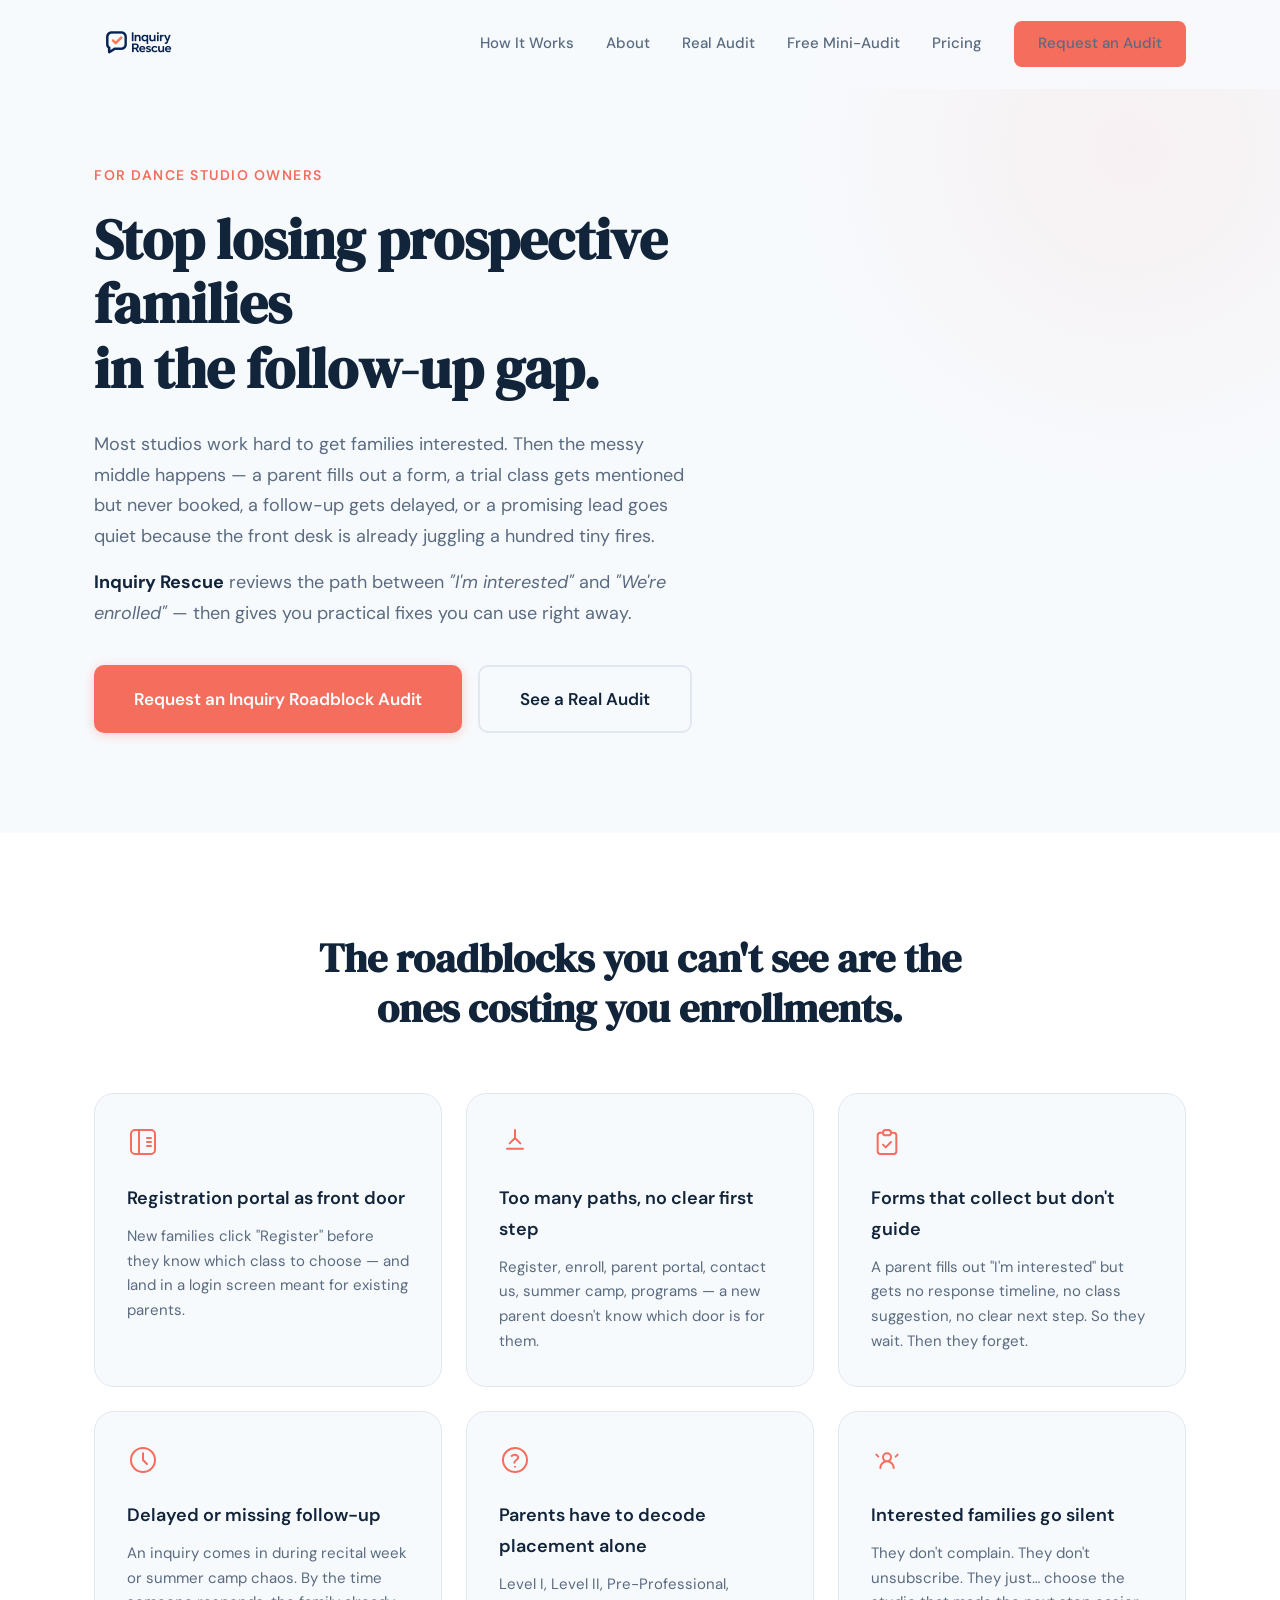
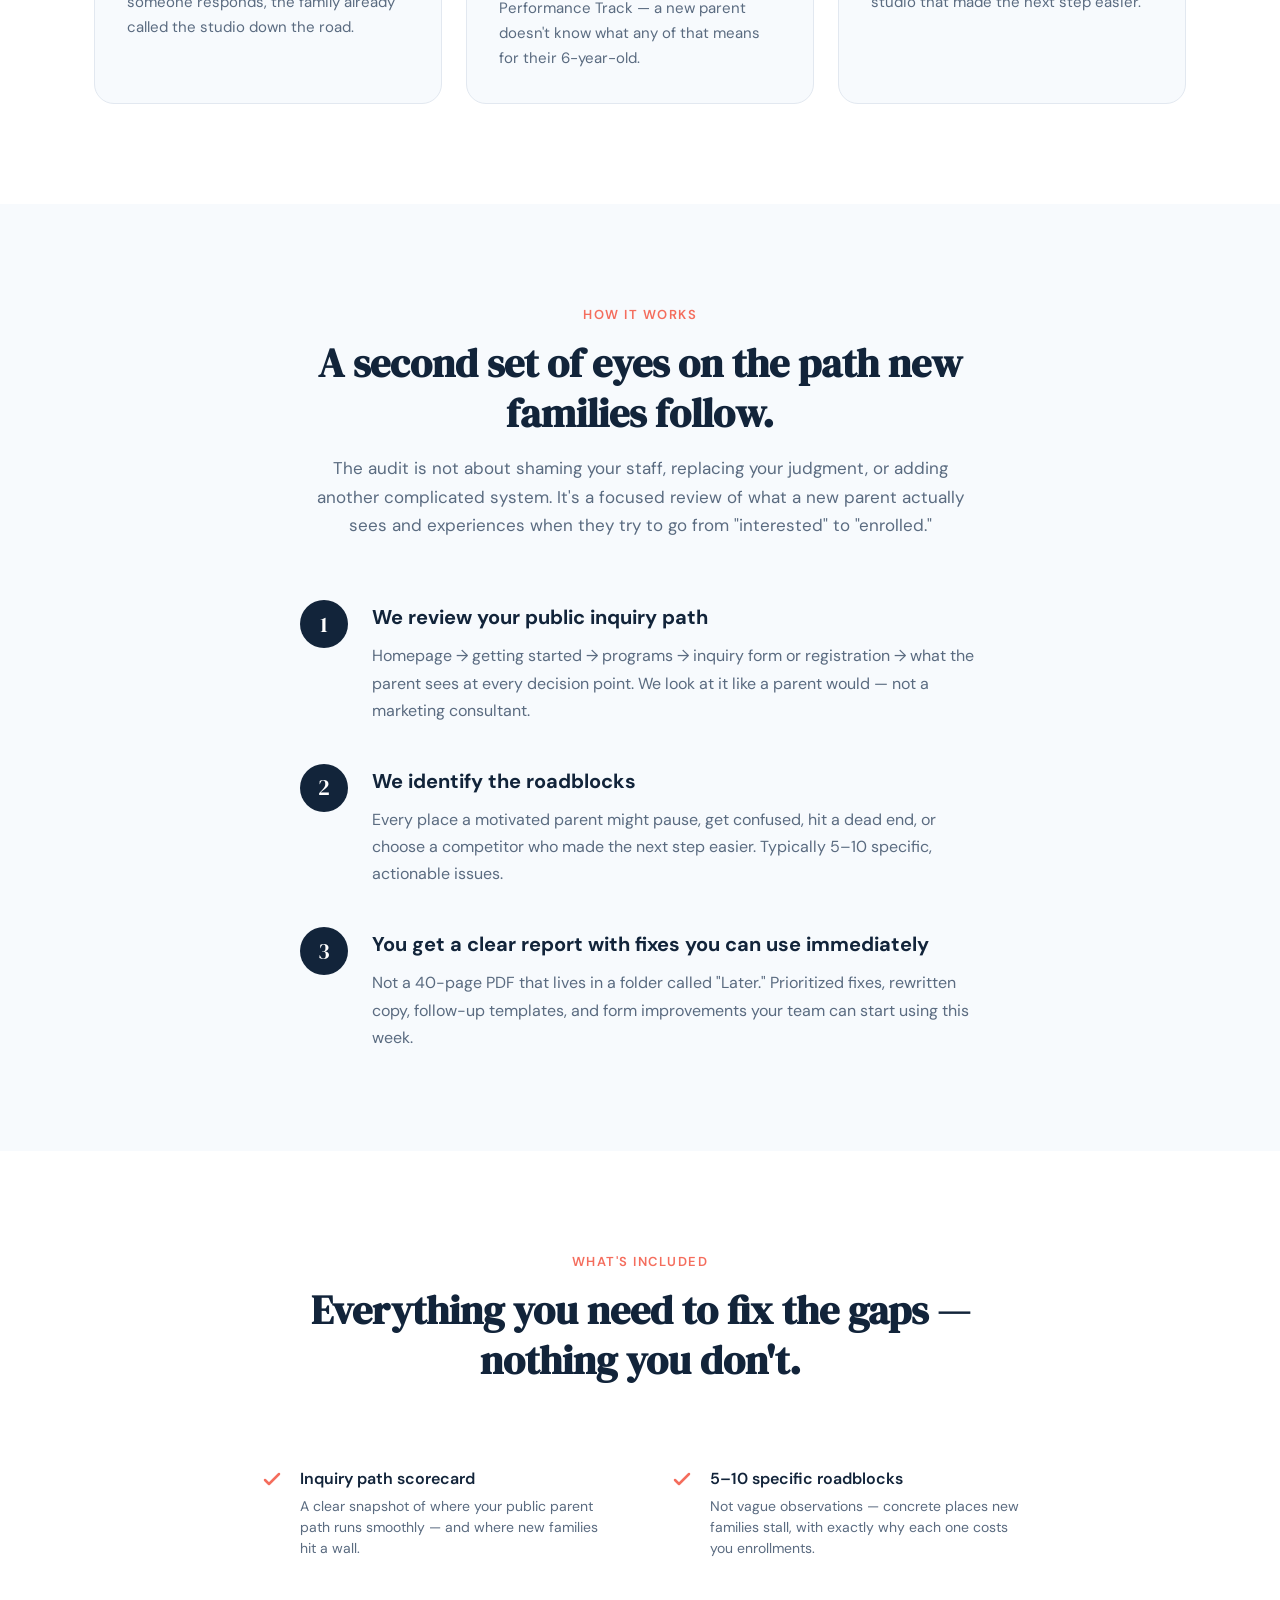
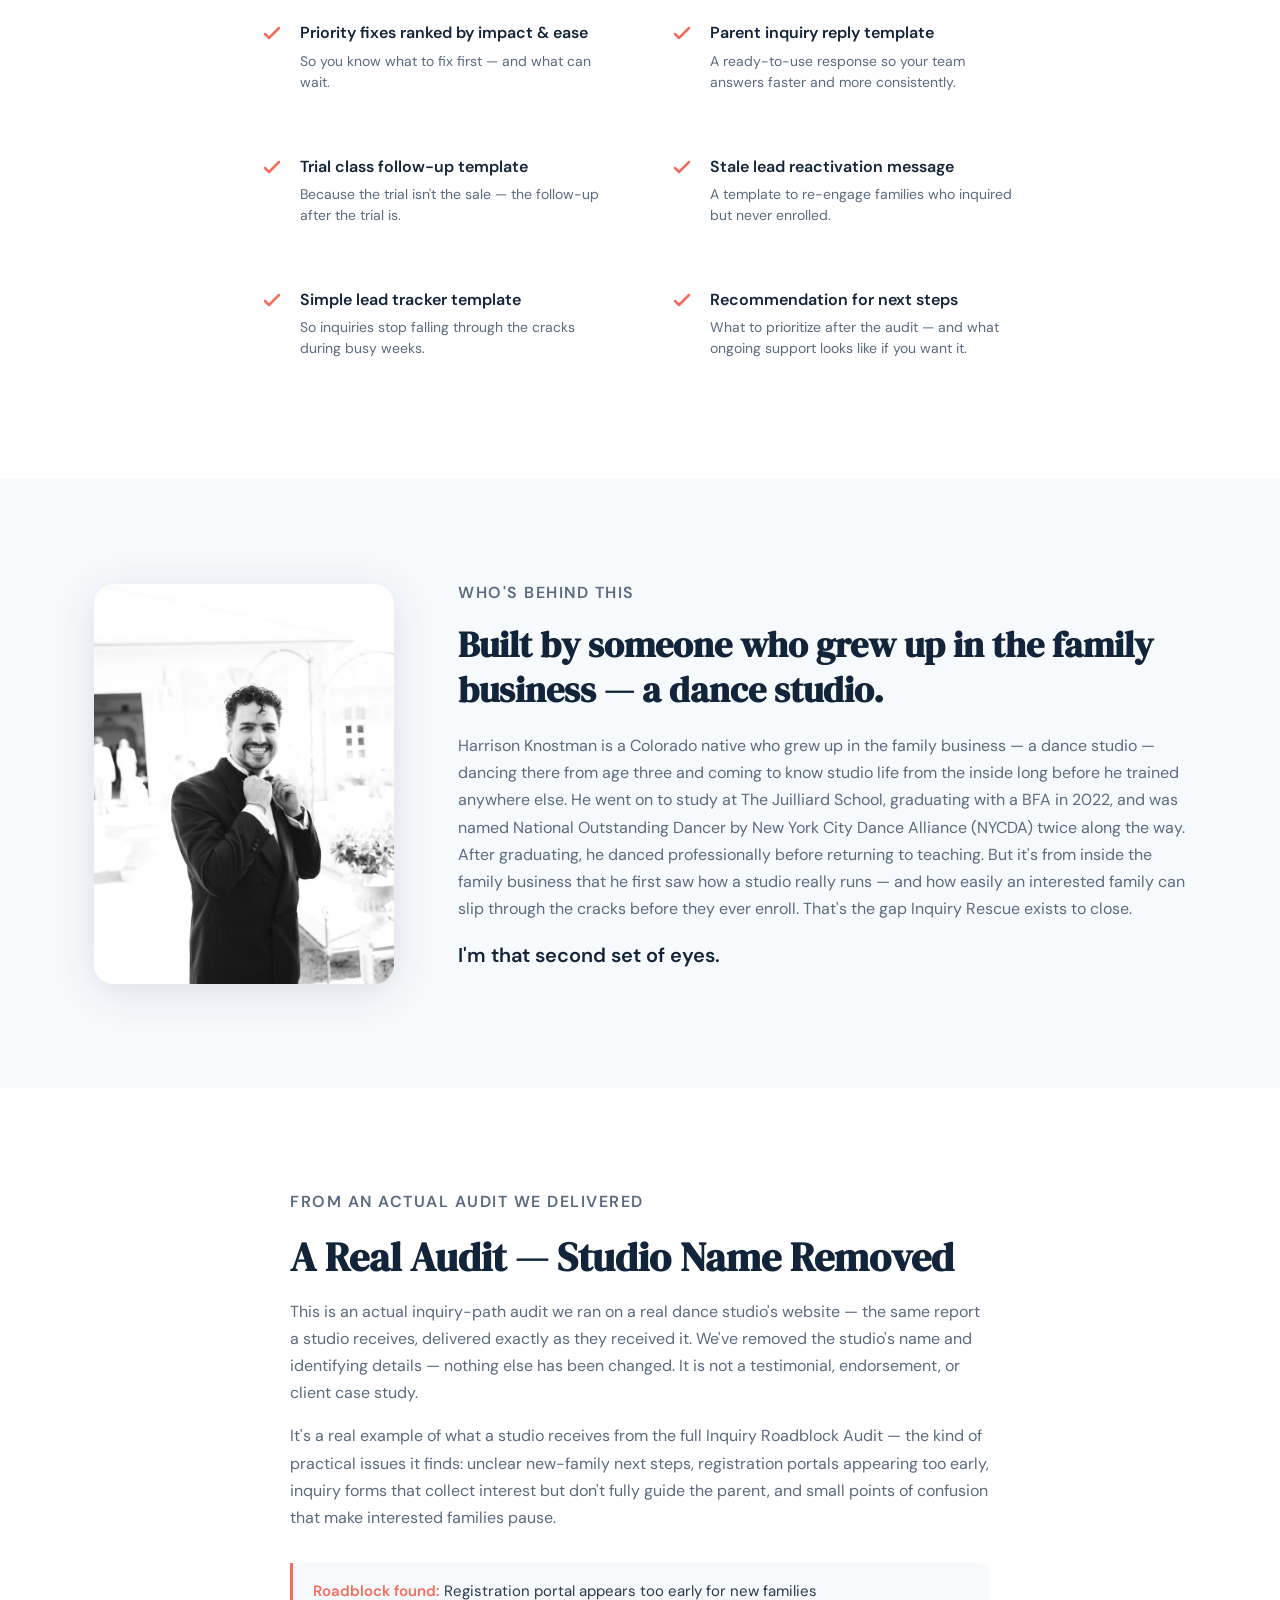
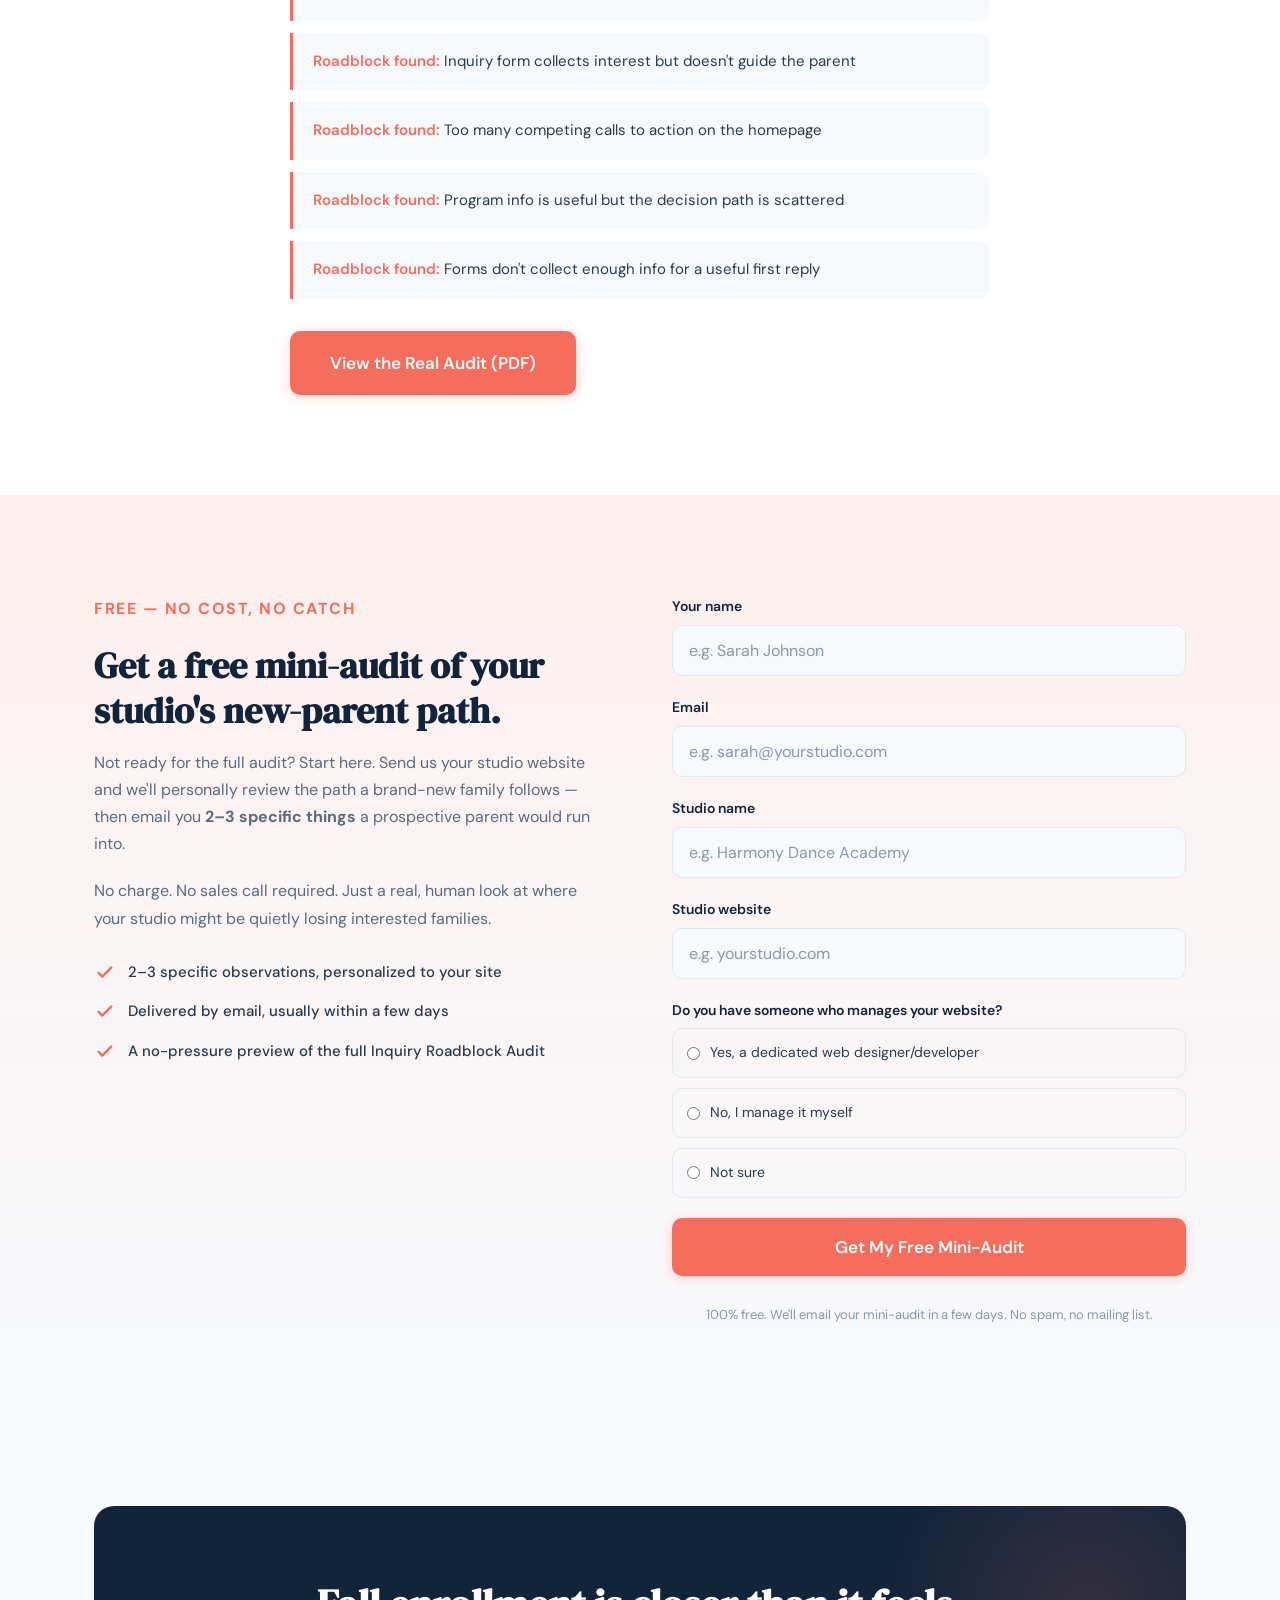
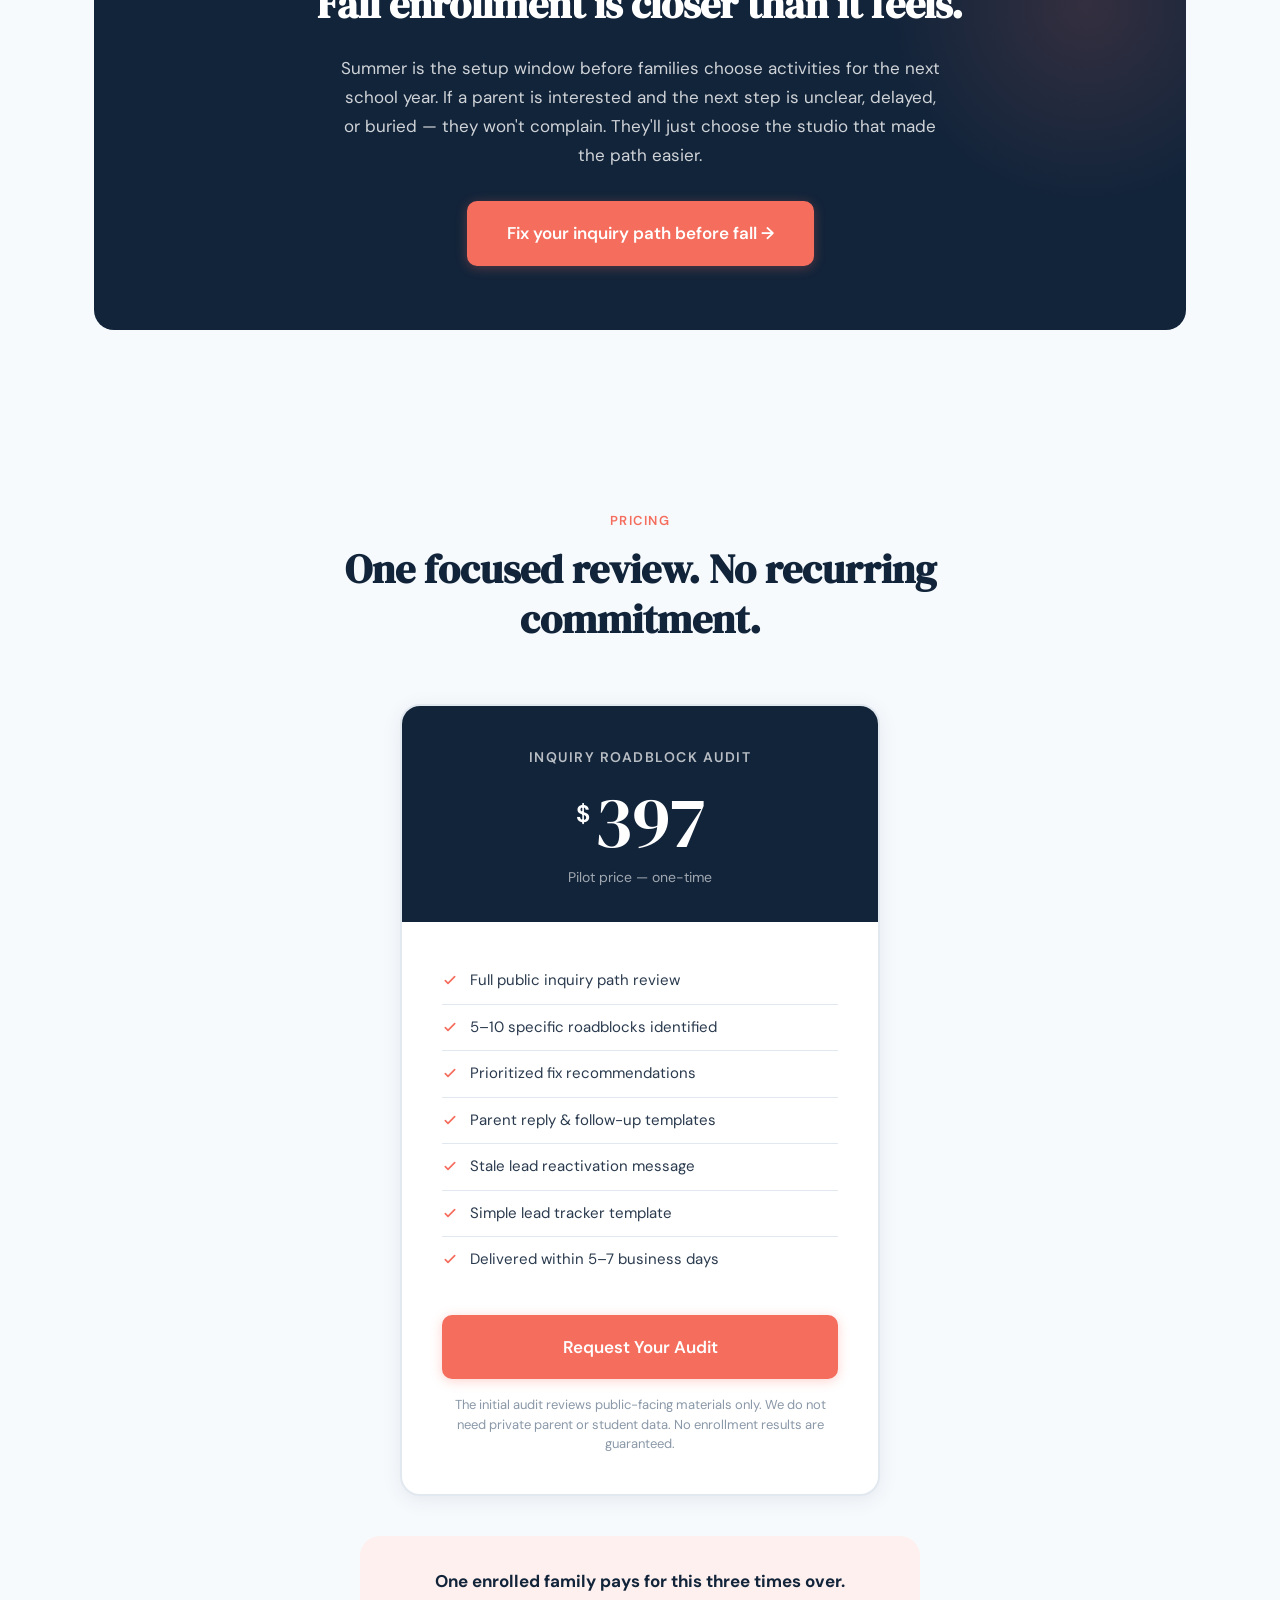
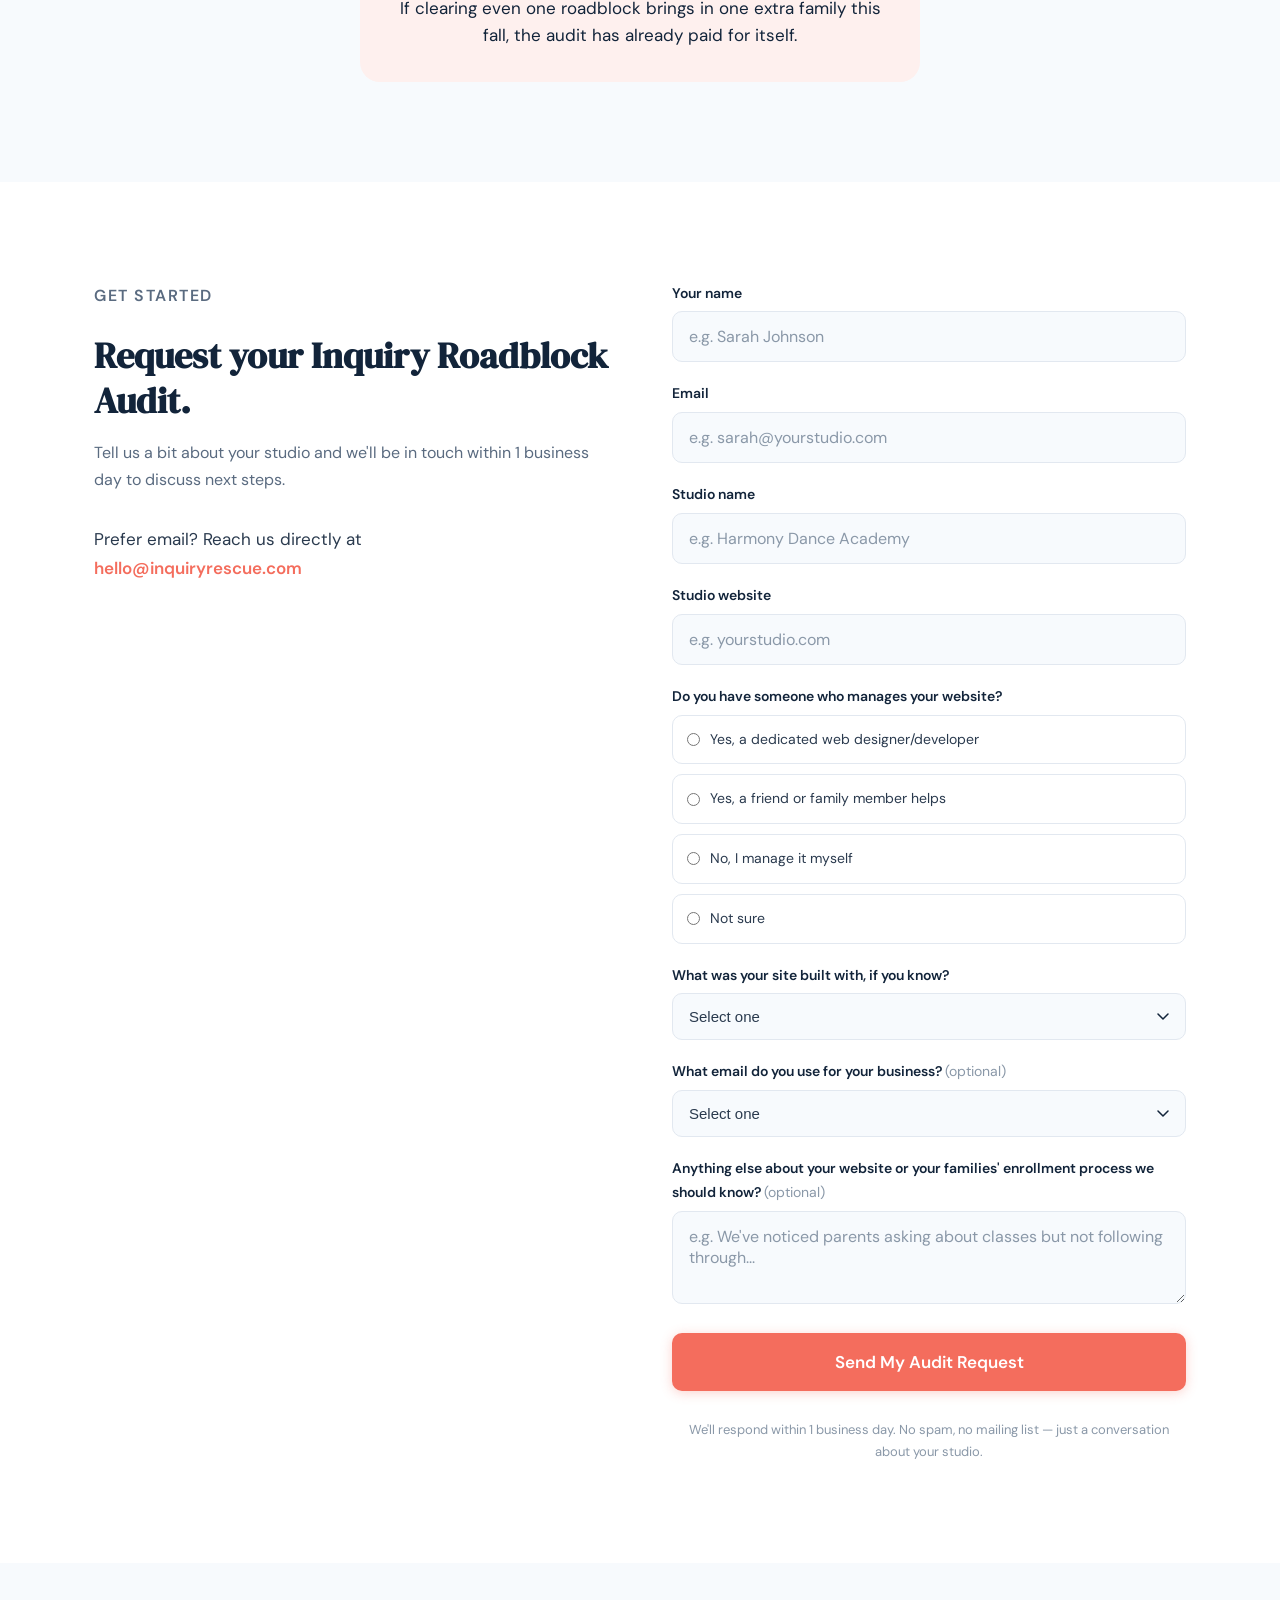
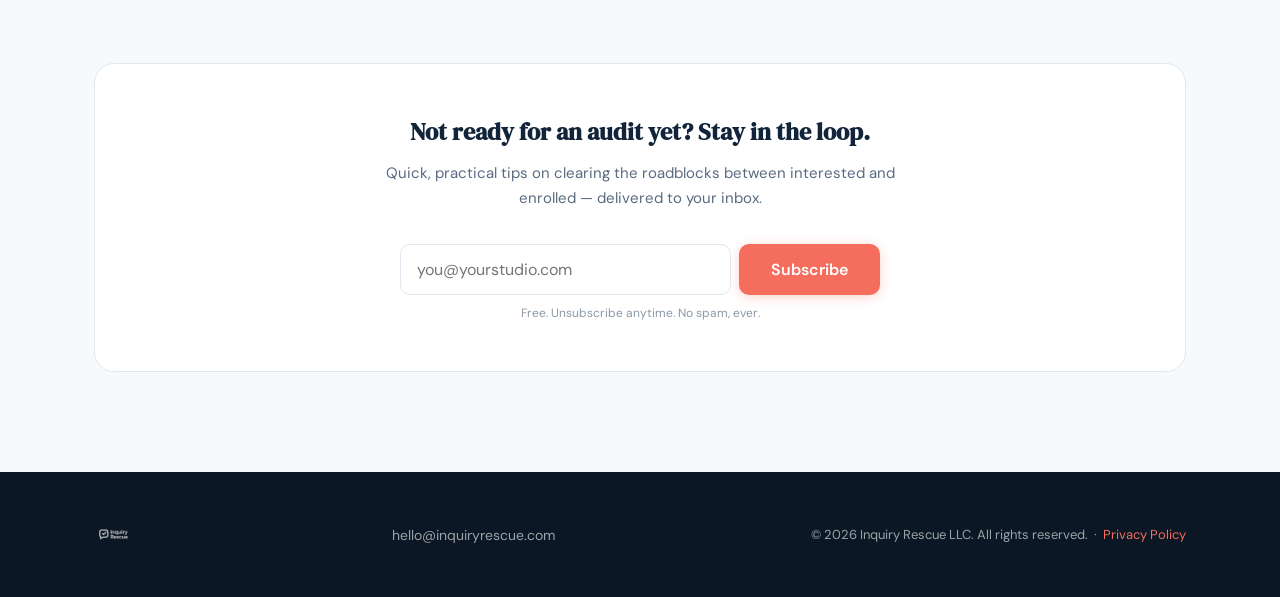
==== index.html @ 4eb01316 "Replace placeholder favicon with real logo mark (speech-bubble/checkmark)" ====
<!DOCTYPE html>
<html lang="en">
<head>
  <meta charset="UTF-8">
  <meta name="viewport" content="width=device-width, initial-scale=1.0">
  <title>Inquiry Rescue — Stop Losing Prospective Dance Families</title>
  <meta name="description" content="Helping dance studios find and fix the places where parent inquiries get delayed, confused, or forgotten — before families choose another studio.">
  <meta name="robots" content="index, follow">
  <link rel="canonical" href="https://inquiryrescue.com/">
  <link rel="preconnect" href="https://fonts.googleapis.com">
  <link rel="preconnect" href="https://fonts.gstatic.com" crossorigin>
  <link href="https://fonts.googleapis.com/css2?family=DM+Sans:ital,opsz,wght@0,9..40,400;0,9..40,500;0,9..40,600;0,9..40,700;1,9..40,400&family=DM+Serif+Display&display=swap" rel="stylesheet">
  <link rel="stylesheet" href="styles.css">
  <!-- Favicon (real logo mark) -->
  <link rel="icon" type="image/png" sizes="32x32" href="assets/favicon-32.png">
  <link rel="icon" type="image/png" sizes="192x192" href="assets/favicon-192.png">
  <link rel="apple-touch-icon" href="assets/favicon-192.png">
  <link rel="icon" type="image/png" sizes="512x512" href="assets/favicon-512.png">
  <!-- Meta Pixel Code -->
  <script>
  !function(f,b,e,v,n,t,s)
  {if(f.fbq)return;n=f.fbq=function(){n.callMethod?
  n.callMethod.apply(n,arguments):n.queue.push(arguments)};
  if(!f._fbq)f._fbq=n;n.push=n;n.loaded=!0;n.version='2.0';
  n.queue=[];t=b.createElement(e);t.async=!0;
  t.src=v;s=b.getElementsByTagName(e)[0];
  s.parentNode.insertBefore(t,s)}(window, document,'script',
  'https://connect.facebook.net/en_US/fbevents.js');
  fbq('init', '1351786470479619');
  fbq('track', 'PageView');
  </script>
  <noscript><img height="1" width="1" style="display:none"
  src="https://www.facebook.com/tr?id=1351786470479619&ev=PageView&noscript=1"
  /></noscript>
  <!-- End Meta Pixel Code -->
</head>
<body>

  <!-- ============ NAV ============ -->
  <nav class="nav" id="nav">
    <div class="nav-inner container">
      <a href="#" class="nav-logo">
        <img src="assets/images/logo-long.png" alt="Inquiry Rescue" class="nav-logo-img">
      </a>
      <div class="nav-links">
        <a href="#how-it-works">How It Works</a>
        <a href="#about">About</a>
        <a href="#sample">Real Audit</a>
        <a href="#mini-audit">Free Mini-Audit</a>
        <a href="#pricing">Pricing</a>
        <a href="#contact" class="btn btn-nav">Request an Audit</a>
      </div>
      <button class="nav-mobile-toggle" aria-label="Menu" onclick="document.body.classList.toggle('menu-open')">
        <span></span><span></span><span></span>
      </button>
    </div>
    <!-- Mobile menu -->
    <div class="mobile-menu">
      <a href="#how-it-works" onclick="document.body.classList.remove('menu-open')">How It Works</a>
      <a href="#about" onclick="document.body.classList.remove('menu-open')">About</a>
      <a href="#sample" onclick="document.body.classList.remove('menu-open')">Real Audit</a>
      <a href="#mini-audit" onclick="document.body.classList.remove('menu-open')">Free Mini-Audit</a>
      <a href="#pricing" onclick="document.body.classList.remove('menu-open')">Pricing</a>
      <a href="#contact" class="btn btn-primary" onclick="document.body.classList.remove('menu-open')">Request an Audit</a>
    </div>
  </nav>

  <!-- ============ HERO ============ -->
  <header class="hero">
    <div class="container">
      <div class="hero-content">
        <p class="hero-eyebrow">For dance studio owners</p>
        <h1 class="hero-headline">Stop losing prospective families<br> in the follow-up gap.</h1>
        <p class="hero-sub">Most studios work hard to get families interested. Then the messy middle happens — a parent fills out a form, a trial class gets mentioned but never booked, a follow-up gets delayed, or a promising lead goes quiet because the front desk is already juggling a hundred tiny fires.</p>
        <p class="hero-sub"><strong>Inquiry Rescue</strong> reviews the path between <em>"I'm interested"</em> and <em>"We're enrolled"</em> — then gives you practical fixes you can use right away.</p>
        <div class="hero-ctas">
          <a href="#contact" class="btn btn-primary btn-lg">Request an Inquiry Roadblock Audit</a>
          <a href="#sample" class="btn btn-outline btn-lg">See a Real Audit</a>
        </div>
      </div>
    </div>
    <div class="hero-bg-accent"></div>
  </header>

  <!-- ============ PROBLEM ============ -->
  <section class="section section-problem" id="problem">
    <div class="container">
      <div class="section-header">
        <h2>The roadblocks you can't see are the ones costing you enrollments.</h2>
      </div>
      <div class="problem-grid">
        <div class="problem-card">
          <div class="problem-icon"><svg viewBox="0 0 24 24" fill="none" stroke="currentColor" stroke-width="1.5" stroke-linecap="round" stroke-linejoin="round"><rect x="3" y="3" width="18" height="18" rx="3"/><path d="M9 3v18M15 9h3M15 12h3M15 15h3"/></svg></div>
          <h3>Registration portal as front door</h3>
          <p>New families click "Register" before they know which class to choose — and land in a login screen meant for existing parents.</p>
        </div>
        <div class="problem-card">
          <div class="problem-icon"><svg viewBox="0 0 24 24" fill="none" stroke="currentColor" stroke-width="1.5" stroke-linecap="round" stroke-linejoin="round"><path d="M12 3v6m0 0l4 4m-4-4l-4 4M6 17h12"/></svg></div>
          <h3>Too many paths, no clear first step</h3>
          <p>Register, enroll, parent portal, contact us, summer camp, programs — a new parent doesn't know which door is for them.</p>
        </div>
        <div class="problem-card">
          <div class="problem-icon"><svg viewBox="0 0 24 24" fill="none" stroke="currentColor" stroke-width="1.5" stroke-linecap="round" stroke-linejoin="round"><path d="M9 5H7a2 2 0 00-2 2v12a2 2 0 002 2h10a2 2 0 002-2V7a2 2 0 00-2-2h-2M9 5a2 2 0 002 2h2a2 2 0 002-2M9 5a2 2 0 012-2h2a2 2 0 012 2M9 14l2 2 4-4"/></svg></div>
          <h3>Forms that collect but don't guide</h3>
          <p>A parent fills out "I'm interested" but gets no response timeline, no class suggestion, no clear next step. So they wait. Then they forget.</p>
        </div>
        <div class="problem-card">
          <div class="problem-icon"><svg viewBox="0 0 24 24" fill="none" stroke="currentColor" stroke-width="1.5" stroke-linecap="round" stroke-linejoin="round"><circle cx="12" cy="12" r="9"/><path d="M12 7v5l3 3"/></svg></div>
          <h3>Delayed or missing follow-up</h3>
          <p>An inquiry comes in during recital week or summer camp chaos. By the time someone responds, the family already called the studio down the road.</p>
        </div>
        <div class="problem-card">
          <div class="problem-icon"><svg viewBox="0 0 24 24" fill="none" stroke="currentColor" stroke-width="1.5" stroke-linecap="round" stroke-linejoin="round"><circle cx="12" cy="12" r="9"/><path d="M9.5 9a3 3 0 015 1c0 2-3 2-3 4M12 17h.01"/></svg></div>
          <h3>Parents have to decode placement alone</h3>
          <p>Level I, Level II, Pre-Professional, Performance Track — a new parent doesn't know what any of that means for their 6-year-old.</p>
        </div>
        <div class="problem-card">
          <div class="problem-icon"><svg viewBox="0 0 24 24" fill="none" stroke="currentColor" stroke-width="1.5" stroke-linecap="round" stroke-linejoin="round"><path d="M17 18a5 5 0 00-10 0M12 13a3 3 0 100-6 3 3 0 000 6zM20 8l-1.5 1.5M4 8l1.5 1.5"/></svg></div>
          <h3>Interested families go silent</h3>
          <p>They don't complain. They don't unsubscribe. They just… choose the studio that made the next step easier.</p>
        </div>
      </div>
    </div>
  </section>

  <!-- ============ HOW IT WORKS ============ -->
  <section class="section section-how" id="how-it-works">
    <div class="container">
      <div class="section-header">
        <p class="section-eyebrow">How it works</p>
        <h2>A second set of eyes on the path new families follow.</h2>
        <p class="section-desc">The audit is not about shaming your staff, replacing your judgment, or adding another complicated system. It's a focused review of what a new parent actually sees and experiences when they try to go from "interested" to "enrolled."</p>
      </div>
      <div class="steps">
        <div class="step">
          <div class="step-number">1</div>
          <div class="step-content">
            <h3>We review your public inquiry path</h3>
            <p>Homepage → getting started → programs → inquiry form or registration → what the parent sees at every decision point. We look at it like a parent would — not a marketing consultant.</p>
          </div>
        </div>
        <div class="step">
          <div class="step-number">2</div>
          <div class="step-content">
            <h3>We identify the roadblocks</h3>
            <p>Every place a motivated parent might pause, get confused, hit a dead end, or choose a competitor who made the next step easier. Typically 5–10 specific, actionable issues.</p>
          </div>
        </div>
        <div class="step">
          <div class="step-number">3</div>
          <div class="step-content">
            <h3>You get a clear report with fixes you can use immediately</h3>
            <p>Not a 40-page PDF that lives in a folder called "Later." Prioritized fixes, rewritten copy, follow-up templates, and form improvements your team can start using this week.</p>
          </div>
        </div>
      </div>
    </div>
  </section>

  <!-- ============ WHAT'S INCLUDED ============ -->
  <section class="section section-included" id="included">
    <div class="container">
      <div class="section-header">
        <p class="section-eyebrow">What's included</p>
        <h2>Everything you need to fix the gaps — nothing you don't.</h2>
      </div>
      <div class="included-grid">
        <div class="included-item">
          <svg class="check-icon" viewBox="0 0 24 24" fill="none"><path d="M5 13l4 4L19 7" stroke="#F46D5D" stroke-width="2.5" stroke-linecap="round" stroke-linejoin="round"/></svg>
          <div>
            <h4>Inquiry path scorecard</h4>
            <p>A clear snapshot of where your public parent path runs smoothly — and where new families hit a wall.</p>
          </div>
        </div>
        <div class="included-item">
          <svg class="check-icon" viewBox="0 0 24 24" fill="none"><path d="M5 13l4 4L19 7" stroke="#F46D5D" stroke-width="2.5" stroke-linecap="round" stroke-linejoin="round"/></svg>
          <div>
            <h4>5–10 specific roadblocks</h4>
            <p>Not vague observations — concrete places new families stall, with exactly why each one costs you enrollments.</p>
          </div>
        </div>
        <div class="included-item">
          <svg class="check-icon" viewBox="0 0 24 24" fill="none"><path d="M5 13l4 4L19 7" stroke="#F46D5D" stroke-width="2.5" stroke-linecap="round" stroke-linejoin="round"/></svg>
          <div>
            <h4>Priority fixes ranked by impact &amp; ease</h4>
            <p>So you know what to fix first — and what can wait.</p>
          </div>
        </div>
        <div class="included-item">
          <svg class="check-icon" viewBox="0 0 24 24" fill="none"><path d="M5 13l4 4L19 7" stroke="#F46D5D" stroke-width="2.5" stroke-linecap="round" stroke-linejoin="round"/></svg>
          <div>
            <h4>Parent inquiry reply template</h4>
            <p>A ready-to-use response so your team answers faster and more consistently.</p>
          </div>
        </div>
        <div class="included-item">
          <svg class="check-icon" viewBox="0 0 24 24" fill="none"><path d="M5 13l4 4L19 7" stroke="#F46D5D" stroke-width="2.5" stroke-linecap="round" stroke-linejoin="round"/></svg>
          <div>
            <h4>Trial class follow-up template</h4>
            <p>Because the trial isn't the sale — the follow-up after the trial is.</p>
          </div>
        </div>
        <div class="included-item">
          <svg class="check-icon" viewBox="0 0 24 24" fill="none"><path d="M5 13l4 4L19 7" stroke="#F46D5D" stroke-width="2.5" stroke-linecap="round" stroke-linejoin="round"/></svg>
          <div>
            <h4>Stale lead reactivation message</h4>
            <p>A template to re-engage families who inquired but never enrolled.</p>
          </div>
        </div>
        <div class="included-item">
          <svg class="check-icon" viewBox="0 0 24 24" fill="none"><path d="M5 13l4 4L19 7" stroke="#F46D5D" stroke-width="2.5" stroke-linecap="round" stroke-linejoin="round"/></svg>
          <div>
            <h4>Simple lead tracker template</h4>
            <p>So inquiries stop falling through the cracks during busy weeks.</p>
          </div>
        </div>
        <div class="included-item">
          <svg class="check-icon" viewBox="0 0 24 24" fill="none"><path d="M5 13l4 4L19 7" stroke="#F46D5D" stroke-width="2.5" stroke-linecap="round" stroke-linejoin="round"/></svg>
          <div>
            <h4>Recommendation for next steps</h4>
            <p>What to prioritize after the audit — and what ongoing support looks like if you want it.</p>
          </div>
        </div>
      </div>
    </div>
  </section>

  <!-- ============ ABOUT ============ -->
  <section class="section section-about" id="about">
    <div class="container">
      <div class="about-layout">
        <div class="about-photo">
          <img src="assets/images/harrison-headshot.jpg" alt="Harrison Knostman" loading="lazy">
        </div>
        <div class="about-text">
          <p class="section-eyebrow">Who's behind this</p>
          <h2>Built by someone who grew up in the family business — a dance studio.</h2>
          <p>Harrison Knostman is a Colorado native who grew up in the family business — a dance studio — dancing there from age three and coming to know studio life from the inside long before he trained anywhere else. He went on to study at The Juilliard School, graduating with a BFA in 2022, and was named National Outstanding Dancer by New York City Dance Alliance (NYCDA) twice along the way. After graduating, he danced professionally before returning to teaching. But it's from inside the family business that he first saw how a studio really runs — and how easily an interested family can slip through the cracks before they ever enroll. That's the gap Inquiry Rescue exists to close.</p>
          <p class="about-tagline">I'm that second set of eyes.</p>
        </div>
      </div>
    </div>
  </section>

  <!-- ============ SAMPLE AUDIT ============ -->
  <section class="section section-sample" id="sample">
    <div class="container">
      <div class="sample-layout">
        <div class="sample-text">
          <p class="section-eyebrow">From an actual audit we delivered</p>
          <h2>A Real Audit — Studio Name Removed</h2>
          <p>This is an actual inquiry-path audit we ran on a real dance studio's website — the same report a studio receives, delivered exactly as they received it. We've removed the studio's name and identifying details — nothing else has been changed. It is not a testimonial, endorsement, or client case study.</p>
          <p>It's a real example of what a studio receives from the full Inquiry Roadblock Audit — the kind of practical issues it finds: unclear new-family next steps, registration portals appearing too early, inquiry forms that collect interest but don't fully guide the parent, and small points of confusion that make interested families pause.</p>
          <div class="sample-preview-items">
            <div class="sample-preview-item">
              <span class="sample-label">Roadblock found:</span> Registration portal appears too early for new families
            </div>
            <div class="sample-preview-item">
              <span class="sample-label">Roadblock found:</span> Inquiry form collects interest but doesn't guide the parent
            </div>
            <div class="sample-preview-item">
              <span class="sample-label">Roadblock found:</span> Too many competing calls to action on the homepage
            </div>
            <div class="sample-preview-item">
              <span class="sample-label">Roadblock found:</span> Program info is useful but the decision path is scattered
            </div>
            <div class="sample-preview-item">
              <span class="sample-label">Roadblock found:</span> Forms don't collect enough info for a useful first reply
            </div>
          </div>
          <a href="assets/A_Branded_Real_Audit.pdf" target="_blank" class="btn btn-primary btn-lg">View the Real Audit (PDF)</a>
        </div>
      </div>
    </div>
  </section>

  <!-- ============ FREE MINI-AUDIT ============ -->
  <section class="section section-mini-audit" id="mini-audit">
    <div class="container">
      <div class="mini-audit-layout">
        <div class="mini-audit-text">
          <p class="section-eyebrow">Free — no cost, no catch</p>
          <h2>Get a free mini-audit of your studio's new-parent path.</h2>
          <p>Not ready for the full audit? Start here. Send us your studio website and we'll personally review the path a brand-new family follows — then email you <strong>2–3 specific things</strong> a prospective parent would run into.</p>
          <p>No charge. No sales call required. Just a real, human look at where your studio might be quietly losing interested families.</p>
          <ul class="mini-audit-list">
            <li><svg class="check-icon" viewBox="0 0 24 24" fill="none"><path d="M5 13l4 4L19 7" stroke="#F46D5D" stroke-width="2.5" stroke-linecap="round" stroke-linejoin="round"/></svg> 2–3 specific observations, personalized to your site</li>
            <li><svg class="check-icon" viewBox="0 0 24 24" fill="none"><path d="M5 13l4 4L19 7" stroke="#F46D5D" stroke-width="2.5" stroke-linecap="round" stroke-linejoin="round"/></svg> Delivered by email, usually within a few days</li>
            <li><svg class="check-icon" viewBox="0 0 24 24" fill="none"><path d="M5 13l4 4L19 7" stroke="#F46D5D" stroke-width="2.5" stroke-linecap="round" stroke-linejoin="round"/></svg> A no-pressure preview of the full Inquiry Roadblock Audit</li>
          </ul>
        </div>
        <div class="contact-form-wrapper">
          <form id="mini-audit-form" action="https://formsubmit.co/ajax/hello@inquiryrescue.com" method="POST" class="contact-form">
            <div class="form-group">
              <label for="ma-name">Your name</label>
              <input type="text" id="ma-name" name="name" required placeholder="e.g. Sarah Johnson">
            </div>
            <div class="form-group">
              <label for="ma-email">Email</label>
              <input type="email" id="ma-email" name="email" required placeholder="e.g. sarah@yourstudio.com">
            </div>
            <div class="form-group">
              <label for="ma-studio">Studio name</label>
              <input type="text" id="ma-studio" name="studio" required placeholder="e.g. Harmony Dance Academy">
            </div>
            <div class="form-group">
              <label for="ma-website">Studio website</label>
              <input type="text" id="ma-website" name="website" required placeholder="e.g. yourstudio.com" pattern="^(https?:\/\/)?[a-zA-Z0-9]([a-zA-Z0-9\-]{0,61}[a-zA-Z0-9])?(\.[a-zA-Z0-9]([a-zA-Z0-9\-]{0,61}[a-zA-Z0-9])?)+.*$" title="Enter your website, e.g. yourstudio.com">
            </div>
            <div class="form-group">
              <label>Do you have someone who manages your website?</label>
              <div class="form-radio-group">
                <div class="form-radio-option">
                  <input type="radio" id="ma-web-help-yes" name="web_help" value="Yes, a dedicated web designer/developer" required>
                  <label for="ma-web-help-yes">Yes, a dedicated web designer/developer</label>
                </div>
                <div class="form-radio-option">
                  <input type="radio" id="ma-web-help-diy" name="web_help" value="No, I manage it myself">
                  <label for="ma-web-help-diy">No, I manage it myself</label>
                </div>
                <div class="form-radio-option">
                  <input type="radio" id="ma-web-help-unsure" name="web_help" value="Not sure">
                  <label for="ma-web-help-unsure">Not sure</label>
                </div>
              </div>
            </div>
            <input type="hidden" name="_subject" value="New FREE Mini-Audit Request">
            <input type="hidden" name="_captcha" value="false">
            <input type="hidden" name="_template" value="table">
            <input type="text" name="_honey" style="display:none">
            <button type="submit" class="btn btn-primary btn-lg btn-full">Get My Free Mini-Audit</button>
            <p class="form-privacy">100% free. We'll email your mini-audit in a few days. No spam, no mailing list.</p>
          </form>
          <div id="mini-audit-success" class="form-success" style="display: none;">
            <div class="success-icon"><svg viewBox="0 0 24 24" fill="none" stroke="#fff" stroke-width="2.5" stroke-linecap="round" stroke-linejoin="round"><path d="M5 13l4 4L19 7"/></svg></div>
            <h3>Request received!</h3>
            <p>Thanks! We'll review your studio's new-parent path and email your free mini-audit within a few days.</p>
          </div>
        </div>
      </div>
    </div>
  </section>

  <!-- ============ URGENCY ============ -->
  <section class="section section-urgency">
    <div class="container">
      <div class="urgency-box">
        <h2>Fall enrollment is closer than it feels.</h2>
        <p>Summer is the setup window before families choose activities for the next school year. If a parent is interested and the next step is unclear, delayed, or buried — they won't complain. They'll just choose the studio that made the path easier.</p>
        <a href="#contact" class="btn btn-primary btn-lg">Fix your inquiry path before fall →</a>
      </div>
    </div>
  </section>

  <!-- ============ PRICING ============ -->
  <section class="section section-pricing" id="pricing">
    <div class="container">
      <div class="section-header">
        <p class="section-eyebrow">Pricing</p>
        <h2>One focused review. No recurring commitment.</h2>
      </div>
      <div class="pricing-card">
        <div class="pricing-header">
          <h3>Inquiry Roadblock Audit</h3>
          <div class="pricing-amount">
            <span class="pricing-dollar">$</span>
            <span class="pricing-number">397</span>
          </div>
          <p class="pricing-note">Pilot price — one-time</p>
        </div>
        <div class="pricing-body">
          <ul class="pricing-list">
            <li>Full public inquiry path review</li>
            <li>5–10 specific roadblocks identified</li>
            <li>Prioritized fix recommendations</li>
            <li>Parent reply &amp; follow-up templates</li>
            <li>Stale lead reactivation message</li>
            <li>Simple lead tracker template</li>
            <li>Delivered within 5–7 business days</li>
          </ul>
          <a href="#contact" class="btn btn-primary btn-lg btn-full">Request Your Audit</a>
          <p class="pricing-fine">The initial audit reviews public-facing materials only. We do not need private parent or student data. No enrollment results are guaranteed.</p>
        </div>
      </div>
      <div class="pricing-reframe">
        <p><strong>One enrolled family pays for this three times over.</strong><br>If clearing even one roadblock brings in one extra family this fall, the audit has already paid for itself.</p>
      </div>
    </div>
  </section>

  <!-- ============ CONTACT FORM ============ -->
  <section class="section section-contact" id="contact">
    <div class="container">
      <div class="contact-layout">
        <div class="contact-text">
          <p class="section-eyebrow">Get started</p>
          <h2>Request your Inquiry Roadblock Audit.</h2>
          <p>Tell us a bit about your studio and we'll be in touch within 1 business day to discuss next steps.</p>
          <div class="contact-details">
            <p>Prefer email? Reach us directly at<br><a href="mailto:hello@inquiryrescue.com">hello@inquiryrescue.com</a></p>
          </div>
        </div>
        <div class="contact-form-wrapper">
          <form id="contact-form" action="https://formsubmit.co/ajax/hello@inquiryrescue.com" method="POST" class="contact-form">
            <div class="form-group">
              <label for="name">Your name</label>
              <input type="text" id="name" name="name" required placeholder="e.g. Sarah Johnson">
            </div>
            <div class="form-group">
              <label for="email">Email</label>
              <input type="email" id="email" name="email" required placeholder="e.g. sarah@yourstudio.com">
            </div>
            <div class="form-group">
              <label for="studio">Studio name</label>
              <input type="text" id="studio" name="studio" required placeholder="e.g. Harmony Dance Academy">
            </div>
            <div class="form-group">
              <label for="website">Studio website</label>
              <input type="text" id="website" name="website" placeholder="e.g. yourstudio.com" pattern="^(https?:\/\/)?[a-zA-Z0-9]([a-zA-Z0-9\-]{0,61}[a-zA-Z0-9])?(\.[a-zA-Z0-9]([a-zA-Z0-9\-]{0,61}[a-zA-Z0-9])?)+.*$" title="Enter your website, e.g. yourstudio.com">
            </div>
            <div class="form-group">
              <label>Do you have someone who manages your website?</label>
              <div class="form-radio-group">
                <div class="form-radio-option">
                  <input type="radio" id="web-help-designer" name="web_help" value="Yes, a dedicated web designer/developer" required>
                  <label for="web-help-designer">Yes, a dedicated web designer/developer</label>
                </div>
                <div class="form-radio-option">
                  <input type="radio" id="web-help-family" name="web_help" value="Yes, a friend or family member helps">
                  <label for="web-help-family">Yes, a friend or family member helps</label>
                </div>
                <div class="form-radio-option">
                  <input type="radio" id="web-help-diy" name="web_help" value="No, I manage it myself">
                  <label for="web-help-diy">No, I manage it myself</label>
                </div>
                <div class="form-radio-option">
                  <input type="radio" id="web-help-unsure" name="web_help" value="Not sure">
                  <label for="web-help-unsure">Not sure</label>
                </div>
              </div>
            </div>
            <div class="form-group">
              <label for="platform">What was your site built with, if you know?</label>
              <select id="platform" name="platform" required>
                <option value="" disabled selected>Select one</option>
                <option value="Wix">Wix</option>
                <option value="Squarespace">Squarespace</option>
                <option value="DanceStudio-Pro / Jackrabbit (studio software's built-in site)">DanceStudio-Pro / Jackrabbit (studio software's built-in site)</option>
                <option value="Custom-built">Custom-built</option>
                <option value="Not sure">Not sure</option>
              </select>
            </div>
            <div class="form-group">
              <label for="email-platform">What email do you use for your business? <span class="optional">(optional)</span></label>
              <select id="email-platform" name="email_platform">
                <option value="" disabled selected>Select one</option>
                <option value="Gmail / Google Workspace">Gmail / Google Workspace</option>
                <option value="Outlook / Microsoft 365">Outlook / Microsoft 365</option>
                <option value="Apple Mail / iCloud">Apple Mail / iCloud</option>
                <option value="Other / Not sure">Other / Not sure</option>
              </select>
            </div>
            <div class="form-group">
              <label for="message">Anything else about your website or your families' enrollment process we should know? <span class="optional">(optional)</span></label>
              <textarea id="message" name="message" rows="3" placeholder="e.g. We've noticed parents asking about classes but not following through..."></textarea>
            </div>
            <input type="hidden" name="_subject" value="New Inquiry Roadblock Audit Request">
            <input type="hidden" name="_captcha" value="false">
            <input type="hidden" name="_template" value="table">
            <input type="text" name="_honey" style="display:none">
            <button type="submit" class="btn btn-primary btn-lg btn-full">Send My Audit Request</button>
            <p class="form-privacy">We'll respond within 1 business day. No spam, no mailing list — just a conversation about your studio.</p>
          </form>
          <div id="form-success" class="form-success" style="display: none;">
            <div class="success-icon"><svg viewBox="0 0 24 24" fill="none" stroke="#fff" stroke-width="2.5" stroke-linecap="round" stroke-linejoin="round"><path d="M5 13l4 4L19 7"/></svg></div>
            <h3>Request received!</h3>
            <p>Thanks for reaching out. We'll review your studio and respond within 1 business day with next steps.</p>
          </div>
        </div>
      </div>
    </div>
  </section>

  <!-- ============ NEWSLETTER ============ -->
  <section class="section section-newsletter" id="newsletter">
    <div class="container">
      <div class="newsletter-box">
        <div class="newsletter-text">
          <h3>Not ready for an audit yet? Stay in the loop.</h3>
          <p>Quick, practical tips on clearing the roadblocks between interested and enrolled — delivered to your inbox.</p>
        </div>
        <div class="newsletter-form-wrapper">
          <form class="newsletter-form" action="https://embeds.beehiiv.com/a7f31f78-5896-4359-92b0-1a67528de8e2" method="POST" target="_blank">
            <input type="email" name="email" required placeholder="you@yourstudio.com" aria-label="Email address">
            <button type="submit" class="btn btn-primary">Subscribe</button>
          </form>
          <p class="newsletter-note">Free. Unsubscribe anytime. No spam, ever.</p>
        </div>
      </div>
    </div>
  </section>

  <!-- ============ FOOTER ============ -->
  <footer class="footer">
    <div class="container">
      <div class="footer-inner">
        <div class="footer-brand">
          <img src="assets/images/logo-long.png" alt="Inquiry Rescue" class="footer-logo-img">
        </div>
        <div class="footer-links">
          <a href="mailto:hello@inquiryrescue.com">hello@inquiryrescue.com</a>
        </div>
        <div class="footer-legal">
          <p>&copy; 2026 Inquiry Rescue LLC. All rights reserved. &nbsp;·&nbsp; <a href="/privacy.html">Privacy Policy</a></p>
        </div>
      </div>
    </div>
  </footer>

  <script>
    // Sticky nav on scroll
    const nav = document.getElementById('nav');
    window.addEventListener('scroll', () => {
      nav.classList.toggle('scrolled', window.scrollY > 50);
    });

    // Smooth scroll for anchor links
    document.querySelectorAll('a[href^="#"]').forEach(a => {
      a.addEventListener('click', e => {
        e.preventDefault();
        const target = document.querySelector(a.getAttribute('href'));
        if (target) {
          const offset = 96;
          const top = target.getBoundingClientRect().top + window.scrollY - offset;
          window.scrollTo({ top, behavior: 'smooth' });
        }
      });
    });

    // Form submission via Formsubmit.co AJAX (generic — handles both forms)
    function wireForm(formId, successId, leadType) {
      const form = document.getElementById(formId);
      if (!form) return;
      form.addEventListener('submit', async (e) => {
        e.preventDefault();
        const btn = form.querySelector('button[type="submit"]');
        const originalLabel = btn.textContent;
        btn.textContent = 'Sending...';
        btn.disabled = true;

        try {
          const formData = new FormData(form);
          const data = Object.fromEntries(formData.entries());
          const resp = await fetch(form.action, {
            method: 'POST',
            headers: { 'Content-Type': 'application/json', 'Accept': 'application/json' },
            body: JSON.stringify(data)
          });
          const result = await resp.json();
          if (result.success) {
            form.style.display = 'none';
            document.getElementById(successId).style.display = 'block';
            // Meta Pixel: fire Lead only on confirmed successful submission
            if (typeof fbq === 'function') {
              fbq('track', 'Lead', { content_name: leadType });
            }
          } else {
            throw new Error('Form error');
          }
        } catch {
          btn.textContent = originalLabel;
          btn.disabled = false;
          alert('Something went wrong. Please email hello@inquiryrescue.com directly.');
        }
      });
    }
    wireForm('contact-form', 'form-success', 'Audit Request');
    wireForm('mini-audit-form', 'mini-audit-success', 'Mini-Audit');

    // Fade-in on scroll
    const observer = new IntersectionObserver((entries) => {
      entries.forEach(entry => {
        if (entry.isIntersecting) {
          entry.target.classList.add('visible');
        }
      });
    }, { threshold: 0.1 });

    document.querySelectorAll('.problem-card, .step, .included-item, .sample-preview-item').forEach(el => {
      el.classList.add('fade-in');
      observer.observe(el);
    });
  </script>

</body>
</html>
---- styles.css ----
/* ============================================
   STUDIO INQUIRY RESCUE — Main Stylesheet
   Brand: Deep Navy #12243A, Coral #F46D5D
   ============================================ */

/* --- RESET & BASE --- */
*, *::before, *::after { margin: 0; padding: 0; box-sizing: border-box; }

:root {
  --navy:       #12243A;
  --navy-light: #1a3150;
  --navy-dark:  #0B1724;
  --coral:      #F46D5D;
  --coral-hover:#e85a48;
  --coral-light:#fef0ee;
  --bg:         #F7FAFD;
  --bg-white:   #ffffff;
  --text:       #2a3a4e;
  --text-light: #5a6b80;
  --text-muted: #8a98a8;
  --border:     #e2e8f0;
  --radius:     12px;
  --radius-lg:  20px;
  --shadow-sm:  0 1px 3px rgba(18,36,58,0.06);
  --shadow-md:  0 4px 20px rgba(18,36,58,0.08);
  --shadow-lg:  0 8px 40px rgba(18,36,58,0.12);
  --font-sans:  'DM Sans', -apple-system, BlinkMacSystemFont, 'Segoe UI', sans-serif;
  --font-serif: 'DM Serif Display', Georgia, serif;
}

html { scroll-behavior: smooth; }

body {
  font-family: var(--font-sans);
  font-size: 17px;
  line-height: 1.7;
  color: var(--text);
  background: var(--bg);
  -webkit-font-smoothing: antialiased;
}

.container {
  max-width: 1140px;
  margin: 0 auto;
  padding: 0 24px;
}

img { max-width: 100%; height: auto; display: block; }
a { color: var(--coral); text-decoration: none; transition: color 0.2s; }
a:hover { color: var(--coral-hover); }

/* --- BUTTONS --- */
.btn {
  display: inline-flex;
  align-items: center;
  justify-content: center;
  padding: 14px 32px;
  border-radius: 10px;
  font-family: var(--font-sans);
  font-size: 16px;
  font-weight: 600;
  cursor: pointer;
  border: none;
  transition: all 0.2s ease;
  text-decoration: none;
}

.btn-primary {
  background: var(--coral);
  color: #fff;
  box-shadow: 0 2px 12px rgba(244,109,93,0.3);
}
.btn-primary:hover {
  background: var(--coral-hover);
  color: #fff;
  transform: translateY(-1px);
  box-shadow: 0 4px 20px rgba(244,109,93,0.4);
}

.btn-outline {
  background: transparent;
  color: var(--navy);
  border: 2px solid var(--border);
}
.btn-outline:hover {
  border-color: var(--navy);
  color: var(--navy);
  background: rgba(18,36,58,0.03);
}

.btn-nav {
  padding: 10px 24px;
  font-size: 14px;
  background: var(--coral);
  color: #fff;
  border-radius: 8px;
}
.btn-nav:hover { background: var(--coral-hover); color: #fff; }

.btn-lg { padding: 18px 40px; font-size: 17px; }
.btn-full { width: 100%; }

/* --- NAV --- */
.nav {
  position: fixed;
  top: 0;
  left: 0;
  right: 0;
  z-index: 1000;
  background: rgba(247,250,253,0.85);
  backdrop-filter: blur(16px);
  -webkit-backdrop-filter: blur(16px);
  transition: all 0.3s ease;
  border-bottom: 1px solid transparent;
}
.nav.scrolled {
  background: rgba(255,255,255,0.95);
  border-bottom-color: var(--border);
  box-shadow: var(--shadow-sm);
}

.nav-inner {
  display: flex;
  align-items: center;
  justify-content: space-between;
  height: 88px;
}

.nav-logo {
  display: flex;
  align-items: center;
  text-decoration: none;
}
.nav-logo:hover { opacity: 0.9; }
.nav-logo-img { height: 64px; width: auto; }

.nav-links {
  display: flex;
  align-items: center;
  gap: 32px;
}
.nav-links a {
  color: var(--text-light);
  font-size: 15px;
  font-weight: 500;
  text-decoration: none;
  transition: color 0.2s;
}
.nav-links a:hover { color: var(--navy); }

.nav-mobile-toggle {
  display: none;
  flex-direction: column;
  gap: 5px;
  background: none;
  border: none;
  cursor: pointer;
  padding: 8px;
}
.nav-mobile-toggle span {
  width: 24px;
  height: 2px;
  background: var(--navy);
  transition: all 0.3s;
}

.mobile-menu {
  display: none;
  flex-direction: column;
  gap: 16px;
  padding: 24px;
  background: var(--bg-white);
  border-top: 1px solid var(--border);
}
.mobile-menu a {
  color: var(--text);
  font-size: 16px;
  font-weight: 500;
  text-decoration: none;
}

/* --- HERO --- */
.hero {
  position: relative;
  padding: 160px 0 100px;
  overflow: hidden;
}
.hero-content {
  max-width: 720px;
}
.hero-eyebrow {
  display: inline-block;
  font-size: 14px;
  font-weight: 600;
  color: var(--coral);
  text-transform: uppercase;
  letter-spacing: 1.5px;
  margin-bottom: 20px;
}
.hero-headline {
  font-family: var(--font-serif);
  font-size: clamp(36px, 5vw, 56px);
  line-height: 1.15;
  color: var(--navy);
  margin-bottom: 28px;
}
.hero-sub {
  font-size: 18px;
  color: var(--text-light);
  margin-bottom: 16px;
  max-width: 600px;
}
.hero-sub strong { color: var(--navy); }
.hero-sub em { font-style: italic; }

.hero-ctas {
  display: flex;
  gap: 16px;
  margin-top: 36px;
  flex-wrap: wrap;
}

.hero-bg-accent {
  position: absolute;
  top: -200px;
  right: -200px;
  width: 700px;
  height: 700px;
  background: radial-gradient(circle, rgba(244,109,93,0.07) 0%, transparent 70%);
  pointer-events: none;
}

/* --- SECTIONS --- */
.section {
  padding: 100px 0;
}

.section-header {
  text-align: center;
  max-width: 680px;
  margin: 0 auto 60px;
}
.section-eyebrow {
  font-size: 13px;
  font-weight: 600;
  color: var(--coral);
  text-transform: uppercase;
  letter-spacing: 1.5px;
  margin-bottom: 12px;
}
.section-header h2 {
  font-family: var(--font-serif);
  font-size: clamp(28px, 4vw, 40px);
  color: var(--navy);
  line-height: 1.25;
  margin-bottom: 16px;
}
.section-desc {
  font-size: 17px;
  color: var(--text-light);
  line-height: 1.7;
}

/* --- PROBLEM GRID --- */
.section-problem { background: var(--bg-white); }

.problem-grid {
  display: grid;
  grid-template-columns: repeat(3, 1fr);
  gap: 24px;
}
.problem-card {
  background: var(--bg);
  border: 1px solid var(--border);
  border-radius: var(--radius-lg);
  padding: 32px;
  transition: transform 0.2s, box-shadow 0.2s;
}
.problem-card:hover {
  transform: translateY(-4px);
  box-shadow: var(--shadow-md);
}
.problem-icon {
  margin-bottom: 16px;
  color: var(--coral);
}
.problem-icon svg {
  width: 32px;
  height: 32px;
}
.problem-card h3 {
  font-size: 18px;
  color: var(--navy);
  margin-bottom: 10px;
  font-weight: 600;
}
.problem-card p {
  font-size: 15px;
  color: var(--text-light);
  line-height: 1.65;
}

/* --- HOW IT WORKS --- */
.steps {
  max-width: 680px;
  margin: 0 auto;
  display: flex;
  flex-direction: column;
  gap: 40px;
}
.step {
  display: flex;
  gap: 24px;
  align-items: flex-start;
}
.step-number {
  flex-shrink: 0;
  width: 48px;
  height: 48px;
  display: flex;
  align-items: center;
  justify-content: center;
  background: var(--navy);
  color: #fff;
  font-family: var(--font-serif);
  font-size: 22px;
  border-radius: 50%;
}
.step-content h3 {
  font-size: 20px;
  color: var(--navy);
  margin-bottom: 8px;
}
.step-content p {
  color: var(--text-light);
  font-size: 16px;
}

/* --- WHAT'S INCLUDED --- */
.section-included { background: var(--bg-white); }

.included-grid {
  display: grid;
  grid-template-columns: repeat(2, 1fr);
  gap: 20px;
  max-width: 800px;
  margin: 0 auto;
}
.included-item {
  display: flex;
  gap: 16px;
  align-items: flex-start;
  padding: 20px;
  border-radius: var(--radius);
  transition: background 0.2s;
}
.included-item:hover { background: var(--bg); }

.check-icon {
  flex-shrink: 0;
  width: 24px;
  height: 24px;
  margin-top: 2px;
}
.included-item h4 {
  font-size: 16px;
  color: var(--navy);
  margin-bottom: 4px;
  font-weight: 600;
}
.included-item p {
  font-size: 14px;
  color: var(--text-light);
  line-height: 1.5;
}

/* --- ABOUT --- */
.about-layout {
  display: grid;
  grid-template-columns: 300px 1fr;
  gap: 64px;
  align-items: center;
}
.about-photo img {
  border-radius: var(--radius-lg);
  box-shadow: var(--shadow-lg);
  width: 100%;
  aspect-ratio: 3/4;
  object-fit: cover;
  object-position: center top;
}
.about-text h2 {
  font-family: var(--font-serif);
  font-size: clamp(26px, 3.5vw, 36px);
  color: var(--navy);
  margin-bottom: 20px;
  line-height: 1.25;
}
.about-text p {
  color: var(--text-light);
  margin-bottom: 16px;
  font-size: 16px;
}
.about-tagline {
  font-size: 20px !important;
  font-weight: 600;
  color: var(--navy) !important;
  margin-top: 8px;
}

/* --- SAMPLE AUDIT --- */
.section-sample { background: var(--bg-white); }

.sample-text {
  max-width: 700px;
  margin: 0 auto;
}
.sample-text h2 {
  font-family: var(--font-serif);
  font-size: clamp(28px, 4vw, 40px);
  color: var(--navy);
  margin-bottom: 16px;
  line-height: 1.25;
}
.sample-text > p {
  color: var(--text-light);
  margin-bottom: 16px;
  font-size: 16px;
}

.sample-preview-items {
  margin: 32px 0;
  display: flex;
  flex-direction: column;
  gap: 12px;
}
.sample-preview-item {
  padding: 16px 20px;
  background: var(--bg);
  border-left: 3px solid var(--coral);
  border-radius: 0 var(--radius) var(--radius) 0;
  font-size: 15px;
  color: var(--text);
}
.sample-label {
  font-weight: 600;
  color: var(--coral);
}

/* --- URGENCY --- */
.section-urgency {
  padding: 80px 0;
}
.urgency-box {
  background: var(--navy);
  color: #fff;
  border-radius: var(--radius-lg);
  padding: 64px;
  text-align: center;
  position: relative;
  overflow: hidden;
}
.urgency-box::before {
  content: '';
  position: absolute;
  top: -100px;
  right: -100px;
  width: 400px;
  height: 400px;
  background: radial-gradient(circle, rgba(244,109,93,0.15) 0%, transparent 70%);
  pointer-events: none;
}
.urgency-box h2 {
  font-family: var(--font-serif);
  font-size: clamp(28px, 4vw, 40px);
  margin-bottom: 16px;
  position: relative;
}
.urgency-box p {
  font-size: 17px;
  color: rgba(255,255,255,0.8);
  max-width: 600px;
  margin: 0 auto 32px;
  position: relative;
}

/* --- PRICING --- */
.pricing-card {
  max-width: 480px;
  margin: 0 auto;
  background: var(--bg-white);
  border: 2px solid var(--border);
  border-radius: var(--radius-lg);
  overflow: hidden;
  box-shadow: var(--shadow-md);
}
.pricing-header {
  background: var(--navy);
  color: #fff;
  padding: 40px 40px 32px;
  text-align: center;
}
.pricing-header h3 {
  font-size: 14px;
  font-weight: 600;
  text-transform: uppercase;
  letter-spacing: 1.5px;
  opacity: 0.7;
  margin-bottom: 16px;
}
.pricing-amount {
  display: flex;
  align-items: flex-start;
  justify-content: center;
  gap: 4px;
}
.pricing-dollar {
  font-size: 24px;
  font-weight: 600;
  margin-top: 8px;
}
.pricing-number {
  font-family: var(--font-serif);
  font-size: 72px;
  line-height: 1;
}
.pricing-note {
  font-size: 14px;
  opacity: 0.6;
  margin-top: 8px;
}

.pricing-body {
  padding: 36px 40px 40px;
}
.pricing-list {
  list-style: none;
  margin-bottom: 32px;
}
.pricing-list li {
  padding: 10px 0;
  border-bottom: 1px solid var(--border);
  font-size: 15px;
  color: var(--text);
  padding-left: 28px;
  position: relative;
}
.pricing-list li::before {
  content: '';
  position: absolute;
  left: 0;
  top: 14px;
  width: 16px;
  height: 16px;
  background: url("data:image/svg+xml,%3Csvg viewBox='0 0 24 24' fill='none' xmlns='http://www.w3.org/2000/svg'%3E%3Cpath d='M5 13l4 4L19 7' stroke='%23F46D5D' stroke-width='2.5' stroke-linecap='round' stroke-linejoin='round'/%3E%3C/svg%3E") center/contain no-repeat;
}
.pricing-list li:last-child { border-bottom: none; }

.pricing-fine {
  font-size: 13px;
  color: var(--text-muted);
  text-align: center;
  margin-top: 16px;
  line-height: 1.5;
}

.pricing-reframe {
  text-align: center;
  margin-top: 40px;
  padding: 32px;
  background: var(--coral-light);
  border-radius: var(--radius-lg);
  max-width: 560px;
  margin-left: auto;
  margin-right: auto;
}
.pricing-reframe p {
  font-size: 17px;
  color: var(--navy);
  line-height: 1.6;
}

/* --- CONTACT --- */
.section-contact { background: var(--bg-white); }

.contact-layout {
  display: grid;
  grid-template-columns: 1fr 1fr;
  gap: 64px;
  align-items: flex-start;
}
.contact-text h2 {
  font-family: var(--font-serif);
  font-size: clamp(28px, 3.5vw, 36px);
  color: var(--navy);
  margin-bottom: 16px;
  line-height: 1.25;
}
.contact-text > p {
  color: var(--text-light);
  font-size: 16px;
  margin-bottom: 24px;
}
.contact-details {
  margin-top: 32px;
}
.contact-details a {
  font-weight: 600;
}

.contact-form {
  display: flex;
  flex-direction: column;
  gap: 20px;
}
.form-group label {
  display: block;
  font-size: 14px;
  font-weight: 600;
  color: var(--navy);
  margin-bottom: 6px;
}
.optional {
  font-weight: 400;
  color: var(--text-muted);
}
.form-group input,
.form-group textarea {
  width: 100%;
  padding: 14px 16px;
  border: 1.5px solid var(--border);
  border-radius: 10px;
  font-family: var(--font-sans);
  font-size: 16px;
  color: var(--text);
  background: var(--bg);
  transition: border-color 0.2s, box-shadow 0.2s;
}
.form-group input:focus,
.form-group textarea:focus,
.form-group select:focus {
  outline: none;
  border-color: var(--coral);
  box-shadow: 0 0 0 3px rgba(244,109,93,0.1);
}
.form-group textarea { resize: vertical; min-height: 80px; }
.form-group input::placeholder,
.form-group textarea::placeholder { color: var(--text-muted); }
.form-group select {
  width: 100%;
  padding: 14px 16px;
  border: 1.5px solid var(--border);
  border-radius: 10px;
  font-size: 15px;
  color: var(--text);
  background: var(--bg);
  transition: border-color 0.2s, box-shadow 0.2s;
  appearance: none;
  background-image: url("data:image/svg+xml,%3Csvg xmlns='http://www.w3.org/2000/svg' width='12' height='8' viewBox='0 0 12 8'%3E%3Cpath d='M1 1l5 5 5-5' stroke='%2312243A' stroke-width='1.5' fill='none' stroke-linecap='round' stroke-linejoin='round'/%3E%3C/svg%3E");
  background-repeat: no-repeat;
  background-position: right 16px center;
}
.form-radio-group {
  display: flex;
  flex-direction: column;
  gap: 10px;
}
.form-radio-option {
  display: flex;
  align-items: center;
  gap: 10px;
  padding: 12px 14px;
  border: 1.5px solid var(--border);
  border-radius: 10px;
  cursor: pointer;
  transition: border-color 0.2s, background 0.2s;
}
.form-radio-option:hover { border-color: var(--coral); }
.form-radio-option input[type="radio"] {
  width: auto;
  margin: 0;
  accent-color: var(--coral);
}
.form-radio-option label {
  margin: 0;
  font-weight: 400;
  color: var(--text);
  cursor: pointer;
}

.form-privacy {
  font-size: 13px;
  color: var(--text-muted);
  text-align: center;
  margin-top: 8px;
}

.form-success {
  text-align: center;
  padding: 60px 40px;
  background: var(--bg);
  border-radius: var(--radius-lg);
}
.success-icon {
  width: 64px;
  height: 64px;
  border-radius: 50%;
  background: var(--coral);
  display: flex;
  align-items: center;
  justify-content: center;
  margin: 0 auto 20px;
}
.success-icon svg {
  width: 32px;
  height: 32px;
}
.form-success h3 {
  font-size: 24px;
  color: var(--navy);
  margin-bottom: 12px;
}
.form-success p {
  color: var(--text-light);
  max-width: 400px;
  margin: 0 auto;
}

/* --- NEWSLETTER --- */
.newsletter-box {
  display: flex;
  flex-direction: column;
  align-items: center;
  text-align: center;
  gap: 32px;
  background: var(--bg-white);
  border: 1px solid var(--border);
  border-radius: var(--radius-lg);
  padding: 48px;
}
.newsletter-text h3 {
  font-family: var(--font-serif);
  font-size: 24px;
  color: var(--navy);
  margin-bottom: 8px;
}
.newsletter-text p {
  color: var(--text-light);
  font-size: 15px;
  max-width: 520px;
  margin: 0 auto;
}
.newsletter-form-wrapper {
  width: 100%;
  max-width: 480px;
}
.newsletter-note {
  font-size: 12px;
  color: var(--text-muted);
  margin-top: 8px;
  text-align: center;
}

/* --- FOOTER --- */
.footer {
  background: var(--navy-dark);
  color: rgba(255,255,255,0.6);
  padding: 48px 0;
}
.footer-inner {
  display: flex;
  align-items: center;
  justify-content: space-between;
}
.footer-brand {
  display: flex;
  align-items: center;
}
.footer-logo-img {
  height: 28px;
  width: auto;
  filter: brightness(0) invert(1);
  opacity: 0.85;
}
.footer-links a {
  color: rgba(255,255,255,0.6);
  font-size: 14px;
}
.footer-links a:hover { color: #fff; }
.footer-legal p { font-size: 13px; }

/* --- ANIMATIONS --- */
.fade-in {
  opacity: 0;
  transform: translateY(20px);
  transition: opacity 0.5s ease, transform 0.5s ease;
}
.fade-in.visible {
  opacity: 1;
  transform: translateY(0);
}

/* Stagger delays for grid items */
.problem-card:nth-child(1) { transition-delay: 0s; }
.problem-card:nth-child(2) { transition-delay: 0.1s; }
.problem-card:nth-child(3) { transition-delay: 0.2s; }
.problem-card:nth-child(4) { transition-delay: 0.3s; }
.problem-card:nth-child(5) { transition-delay: 0.4s; }
.problem-card:nth-child(6) { transition-delay: 0.5s; }

.step:nth-child(1) { transition-delay: 0s; }
.step:nth-child(2) { transition-delay: 0.15s; }
.step:nth-child(3) { transition-delay: 0.3s; }

.included-item:nth-child(1) { transition-delay: 0s; }
.included-item:nth-child(2) { transition-delay: 0.05s; }
.included-item:nth-child(3) { transition-delay: 0.1s; }
.included-item:nth-child(4) { transition-delay: 0.15s; }
.included-item:nth-child(5) { transition-delay: 0.2s; }
.included-item:nth-child(6) { transition-delay: 0.25s; }
.included-item:nth-child(7) { transition-delay: 0.3s; }
.included-item:nth-child(8) { transition-delay: 0.35s; }

.sample-preview-item:nth-child(1) { transition-delay: 0s; }
.sample-preview-item:nth-child(2) { transition-delay: 0.08s; }
.sample-preview-item:nth-child(3) { transition-delay: 0.16s; }
.sample-preview-item:nth-child(4) { transition-delay: 0.24s; }
.sample-preview-item:nth-child(5) { transition-delay: 0.32s; }

/* --- RESPONSIVE --- */
@media (max-width: 900px) {
  .nav-links { display: none; }
  .nav-mobile-toggle { display: flex; }
  body.menu-open .mobile-menu { display: flex; }
  body.menu-open .nav-mobile-toggle span:nth-child(1) { transform: rotate(45deg) translate(5px, 5px); }
  body.menu-open .nav-mobile-toggle span:nth-child(2) { opacity: 0; }
  body.menu-open .nav-mobile-toggle span:nth-child(3) { transform: rotate(-45deg) translate(5px, -5px); }

  .problem-grid { grid-template-columns: 1fr 1fr; }
  .about-layout { grid-template-columns: 1fr; gap: 40px; }
  .about-photo { max-width: 280px; }
  .contact-layout { grid-template-columns: 1fr; gap: 40px; }
  .included-grid { grid-template-columns: 1fr; }

  .footer-inner {
    flex-direction: column;
    gap: 16px;
    text-align: center;
  }

  .urgency-box { padding: 48px 32px; }
}

@media (max-width: 600px) {
  .section { padding: 72px 0; }
  .hero { padding: 130px 0 72px; }
  .hero-ctas { flex-direction: column; }
  .hero-ctas .btn { width: 100%; }
  .problem-grid { grid-template-columns: 1fr; }
  .pricing-body { padding: 28px 24px 32px; }
  .pricing-header { padding: 32px 24px 28px; }
  .pricing-number { font-size: 56px; }
  .urgency-box { padding: 40px 24px; }
}


/* --- FREE MINI-AUDIT SECTION --- */
.section-mini-audit {
  background: linear-gradient(180deg, var(--coral-light) 0%, var(--bg) 100%);
}
.mini-audit-layout {
  display: grid;
  grid-template-columns: 1fr 1fr;
  gap: 64px;
  align-items: flex-start;
}
.mini-audit-text .section-eyebrow {
  color: var(--coral);
  font-weight: 700;
}
.mini-audit-text h2 {
  font-family: var(--font-serif);
  font-size: clamp(28px, 3.5vw, 36px);
  color: var(--navy);
  margin-bottom: 16px;
  line-height: 1.25;
}
.mini-audit-text > p {
  color: var(--text-light);
  font-size: 16px;
  margin-bottom: 20px;
}
.mini-audit-list {
  list-style: none;
  margin-top: 28px;
  display: flex;
  flex-direction: column;
  gap: 14px;
}
.mini-audit-list li {
  display: flex;
  align-items: flex-start;
  gap: 12px;
  font-size: 15px;
  color: var(--text);
  font-weight: 500;
}
.mini-audit-list .check-icon {
  width: 22px;
  height: 22px;
  flex-shrink: 0;
  margin-top: 1px;
}

@media (max-width: 768px) {
  .mini-audit-layout { grid-template-columns: 1fr; gap: 40px; }
}


/* --- NEWSLETTER FORM (native, branded) --- */
.newsletter-form {
  display: flex;
  gap: 8px;
  width: 100%;
}
.newsletter-form input[type="email"] {
  flex: 1;
  min-width: 0;
  padding: 14px 16px;
  border: 1px solid var(--border);
  border-radius: 10px;
  font-family: var(--font-sans);
  font-size: 16px;
  color: var(--text);
  background: var(--bg-white);
}
.newsletter-form input[type="email"]:focus {
  outline: none;
  border-color: var(--coral);
  box-shadow: 0 0 0 3px var(--coral-light);
}
.newsletter-form .btn { white-space: nowrap; }
@media (max-width: 600px) {
  .newsletter-box { padding: 32px 20px; }
  .newsletter-form-wrapper { max-width: 100%; }
  .newsletter-form { flex-direction: column; }
  .newsletter-form .btn { width: 100%; }
}
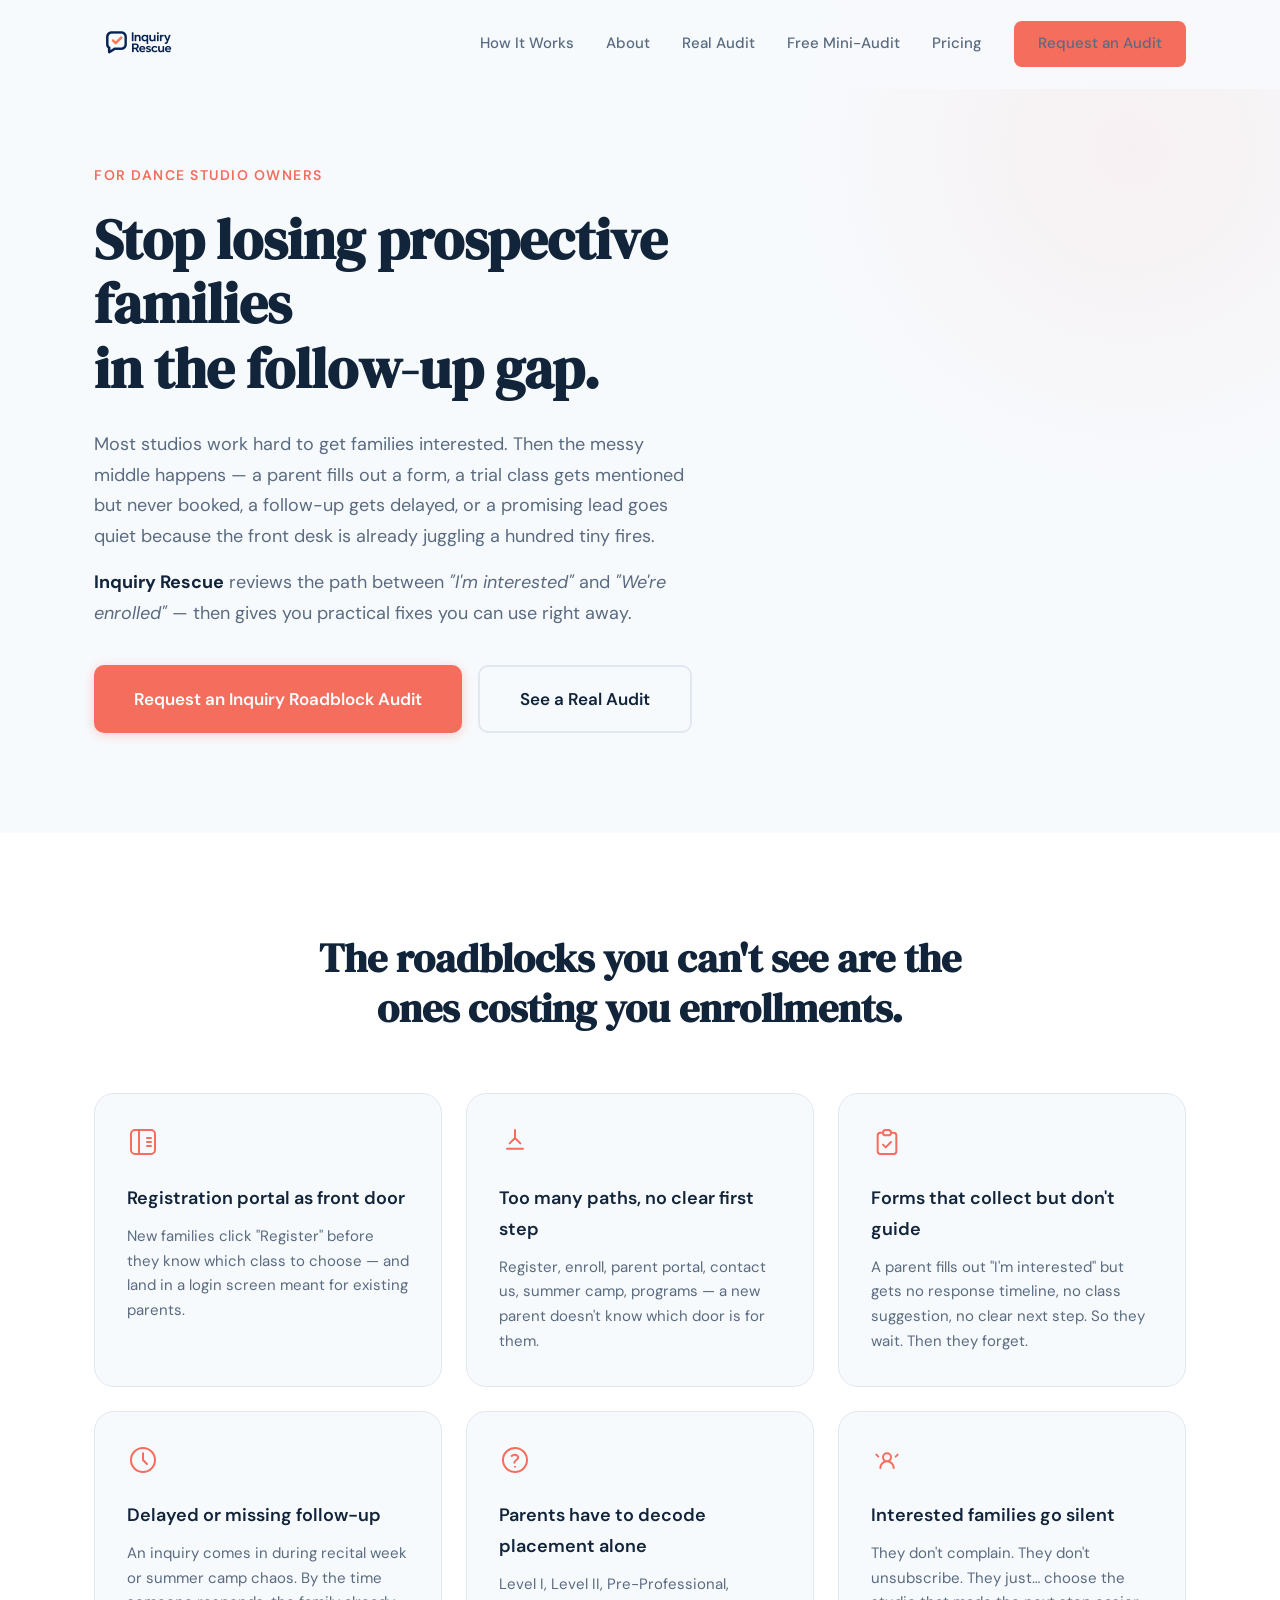
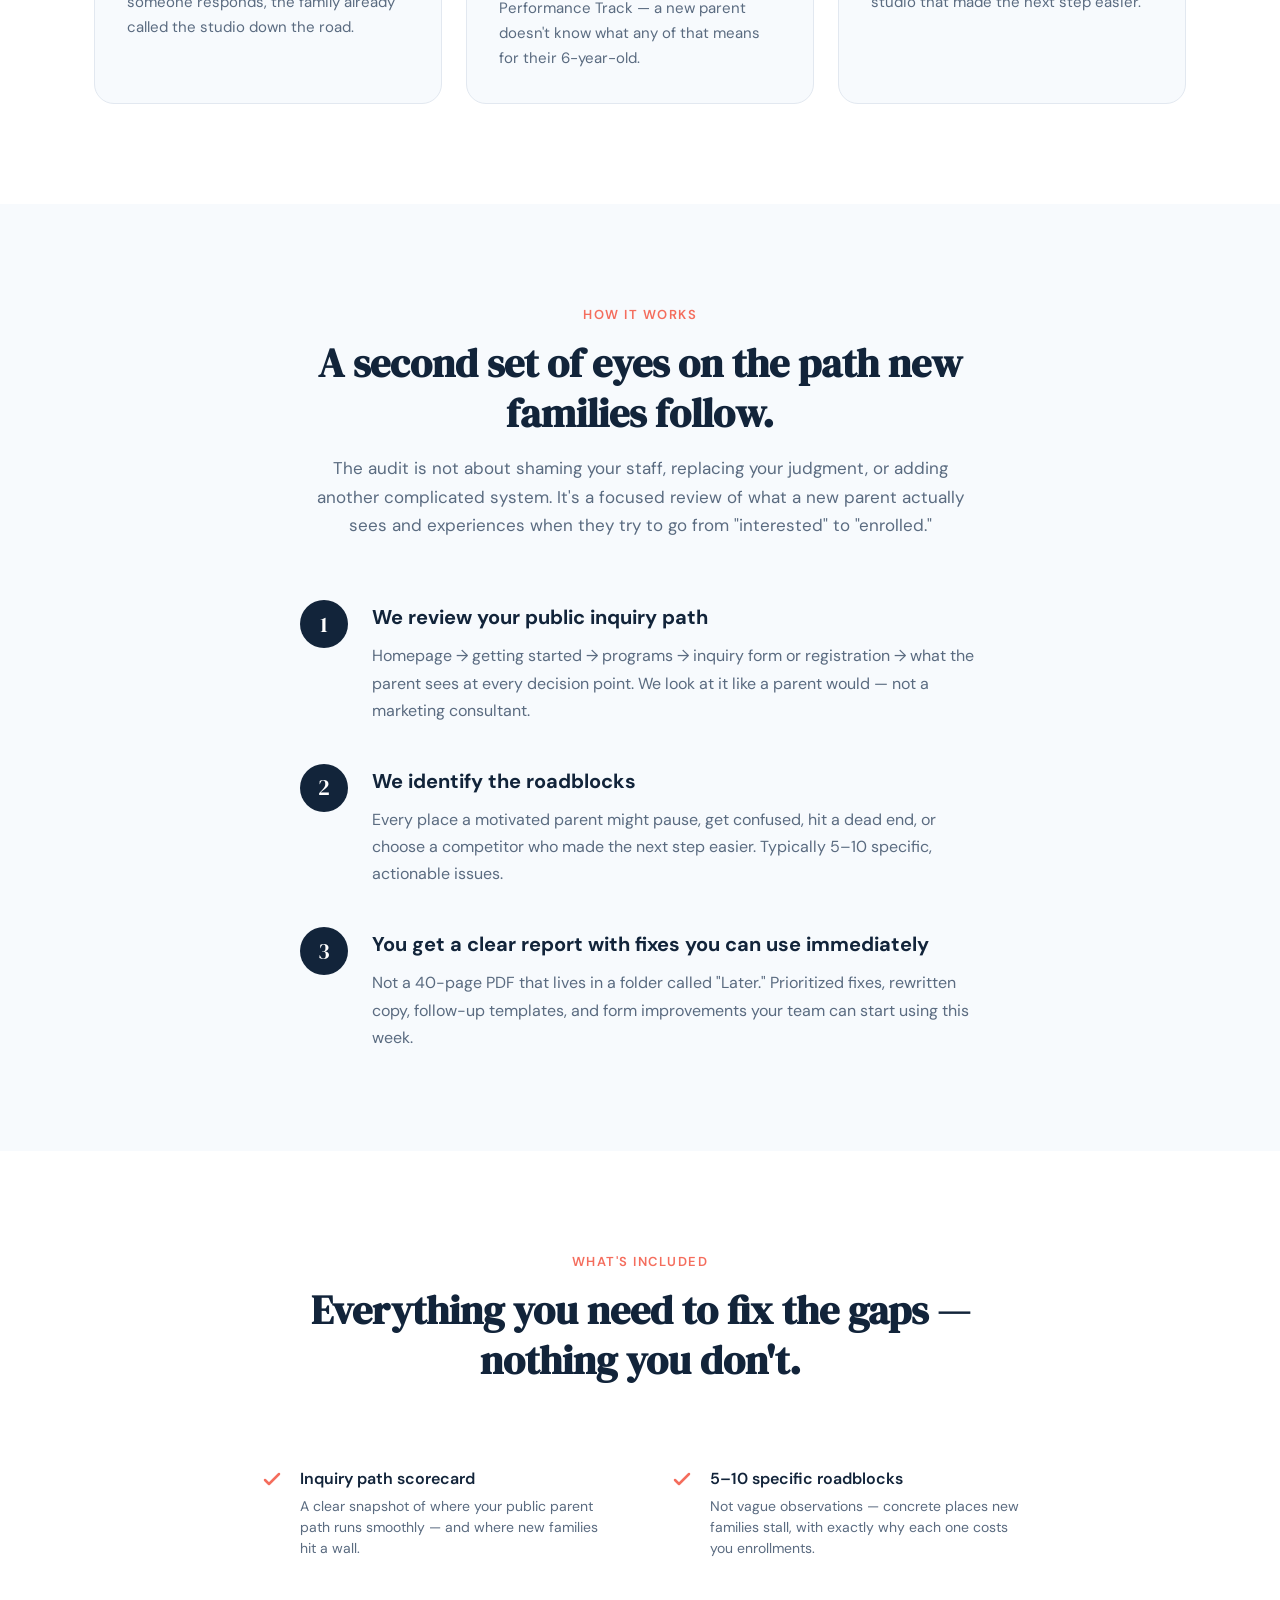
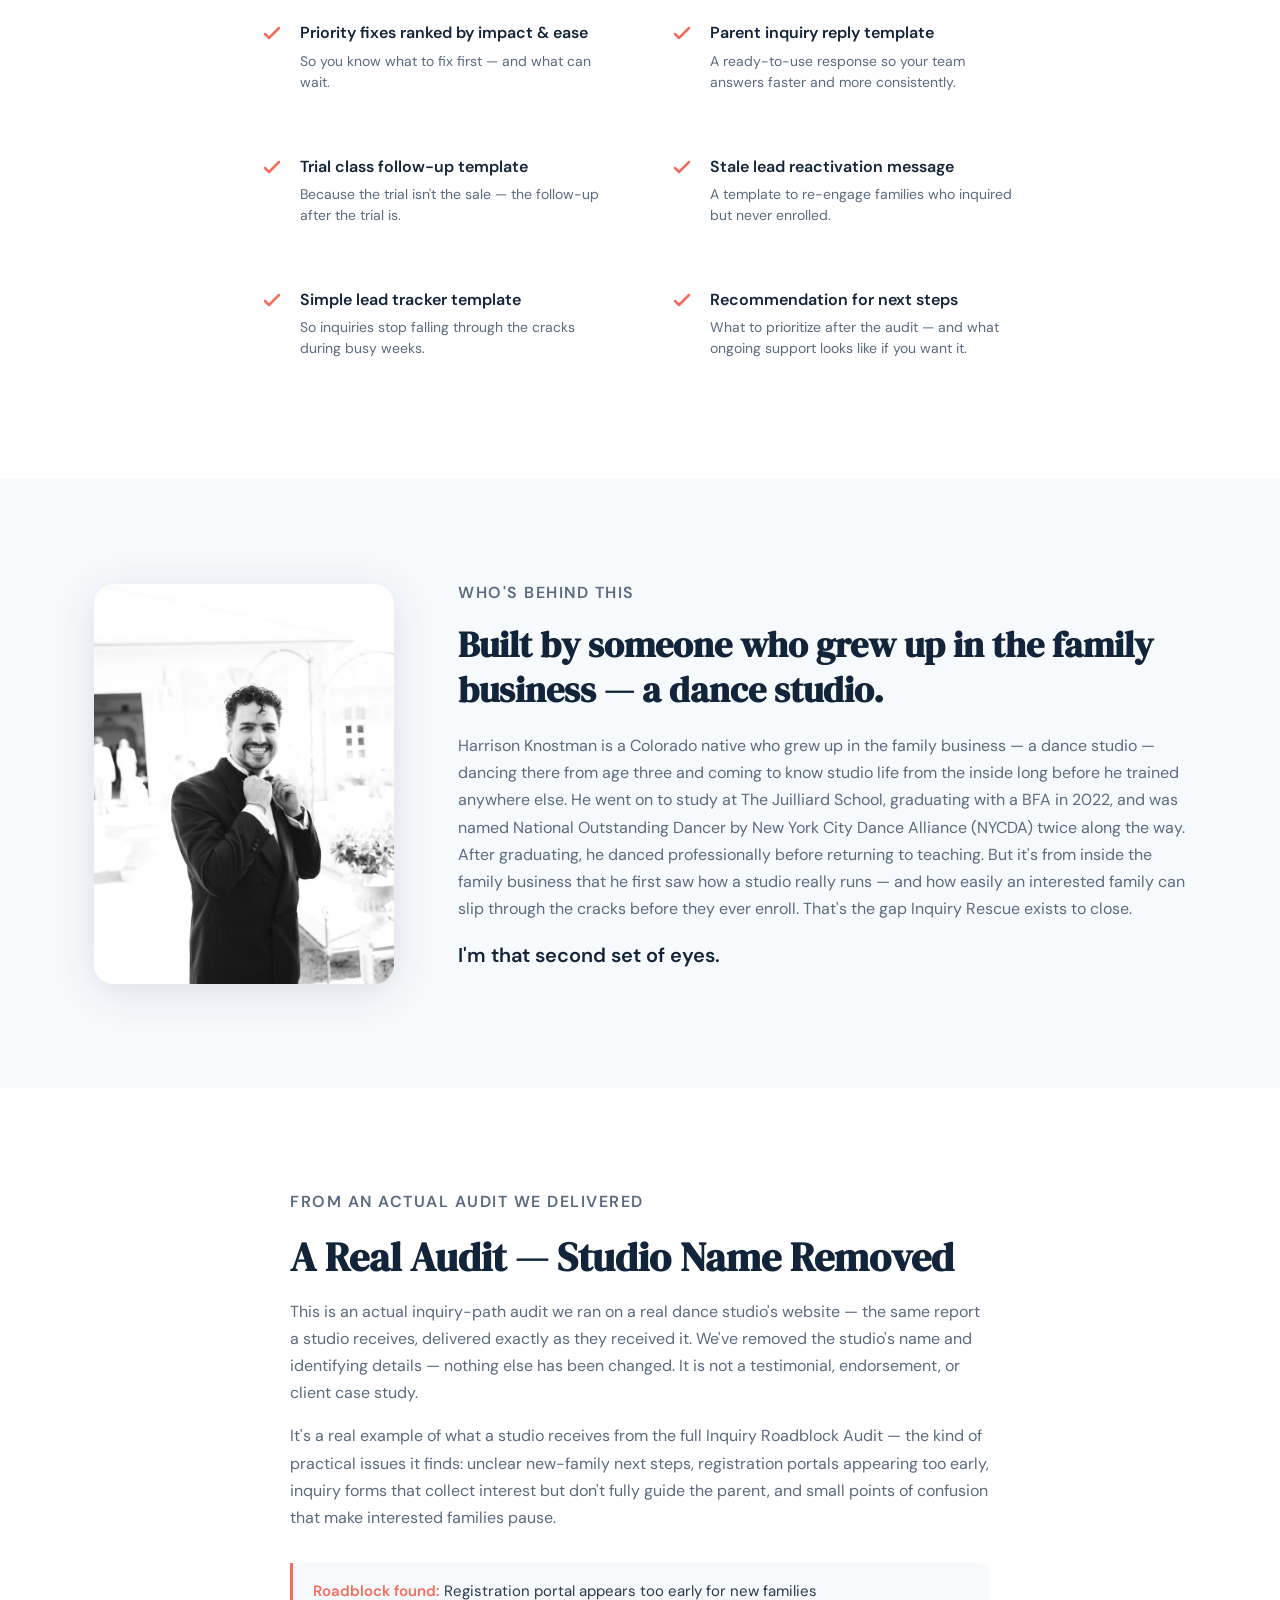
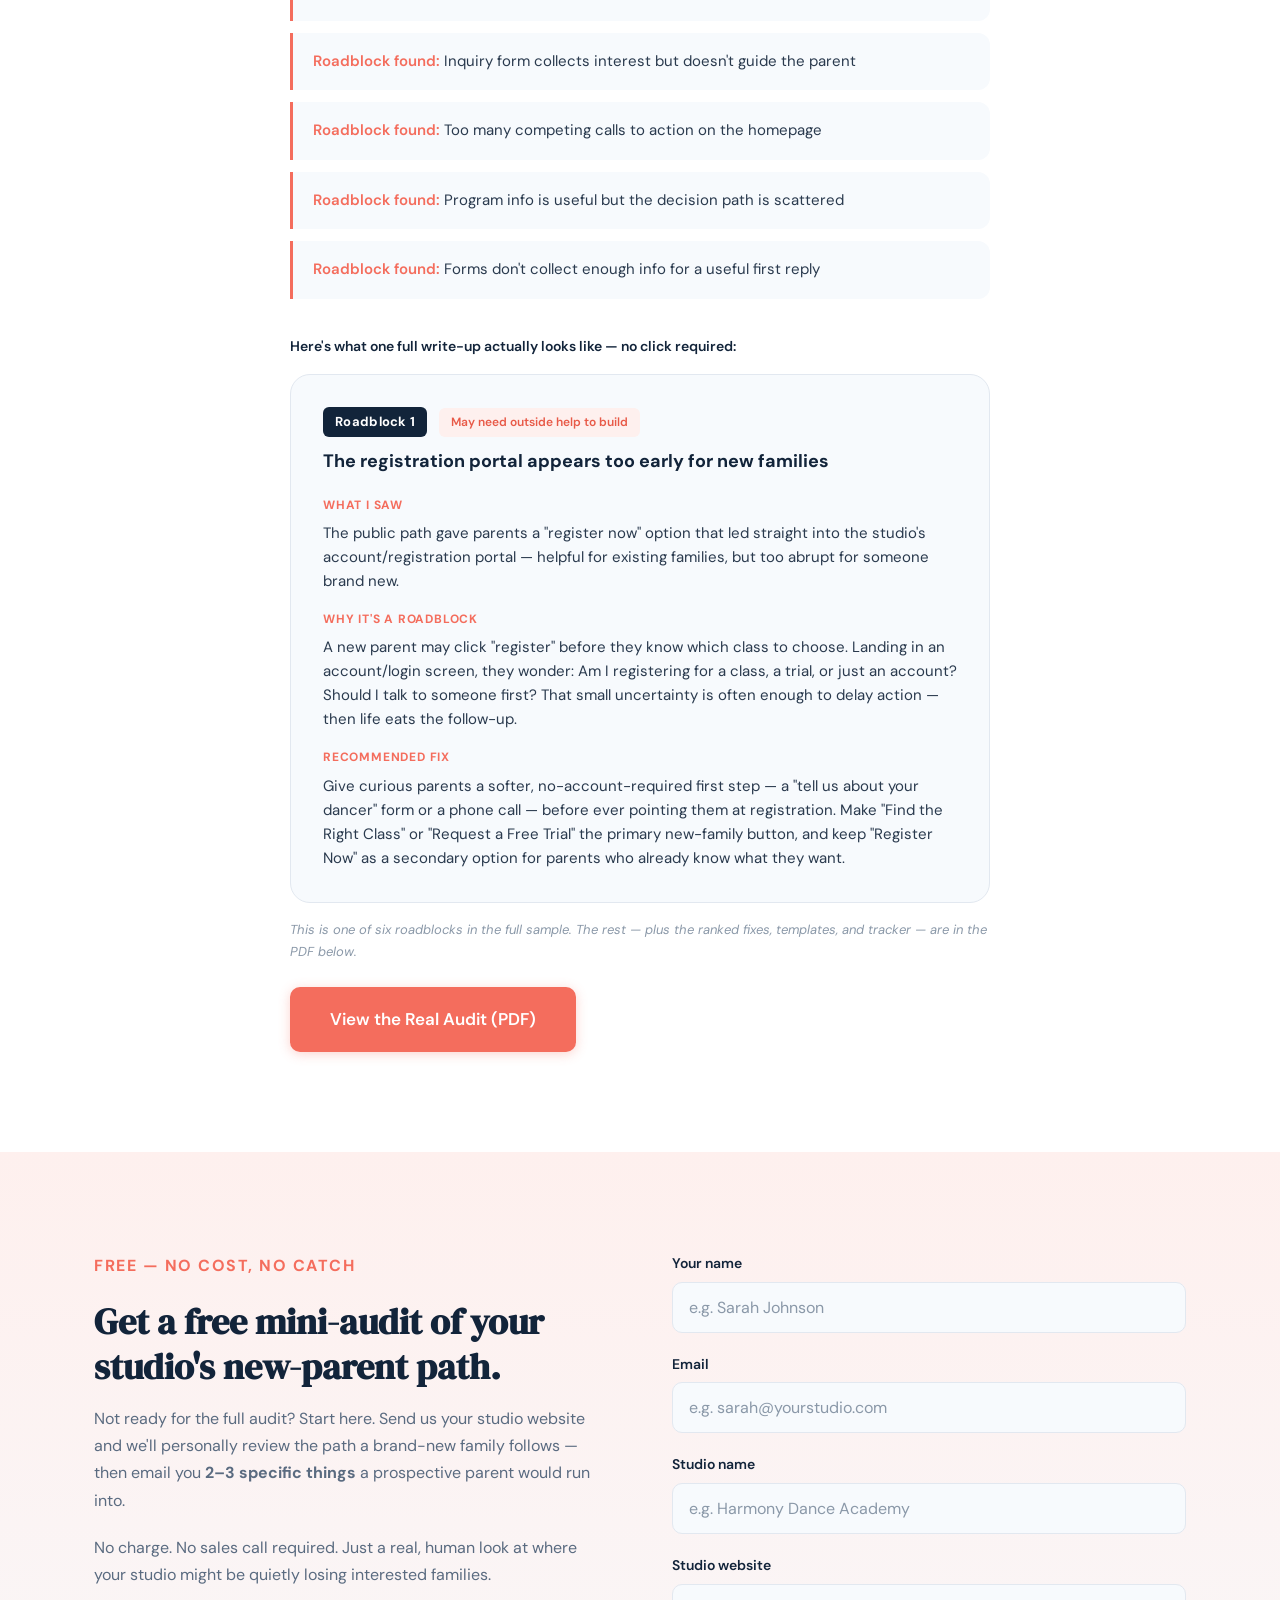
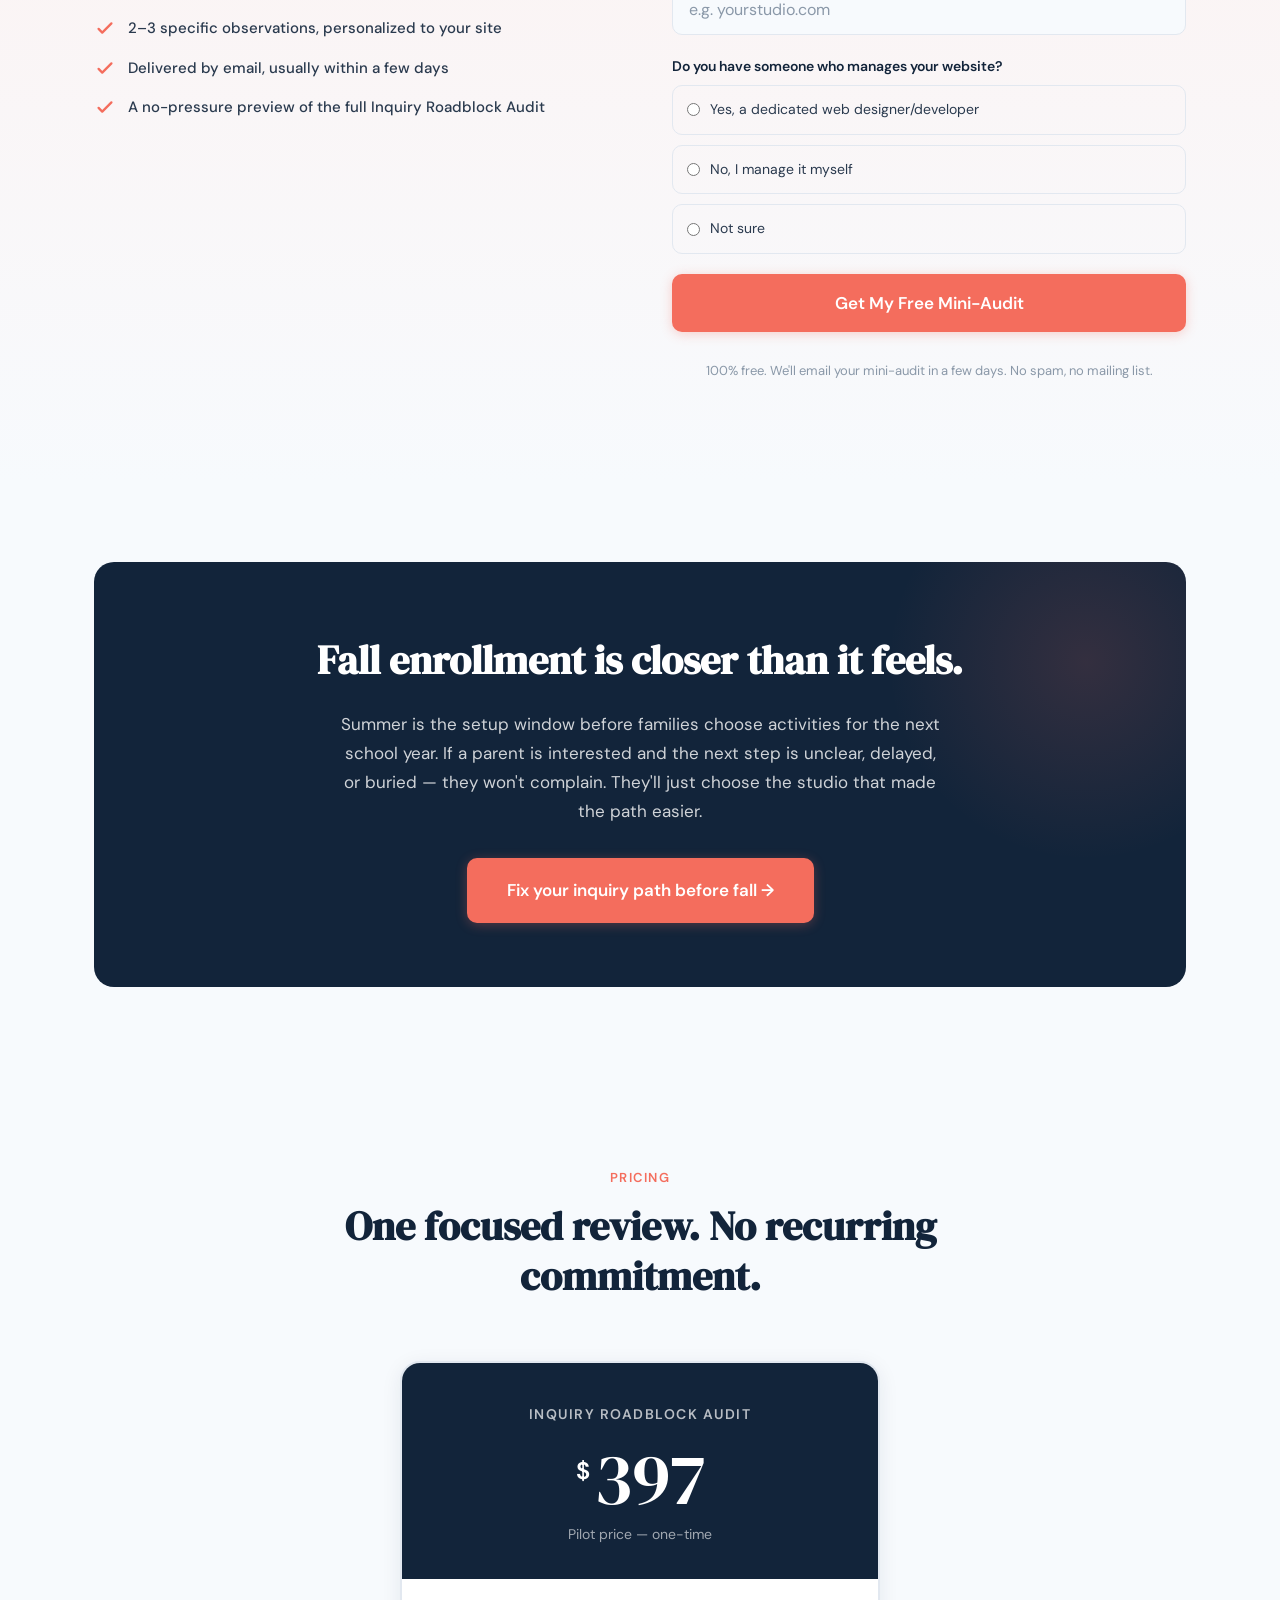
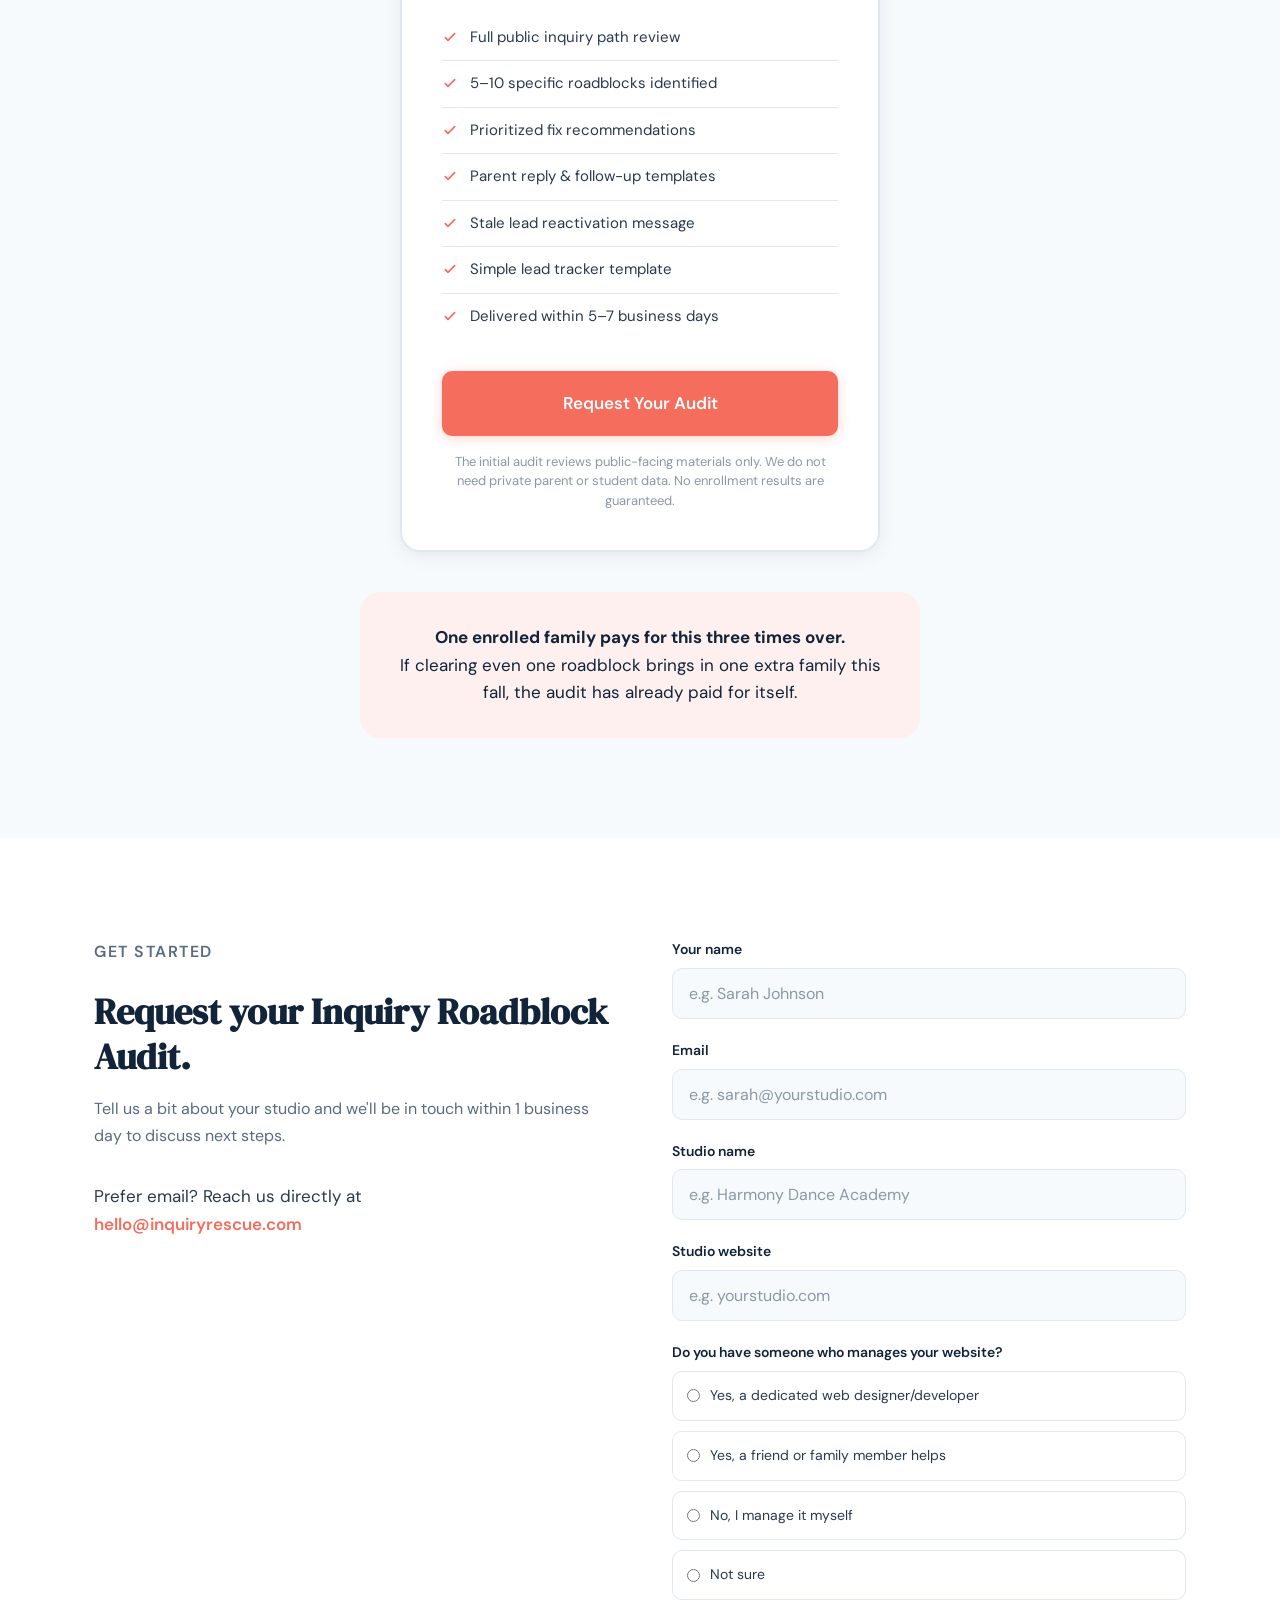
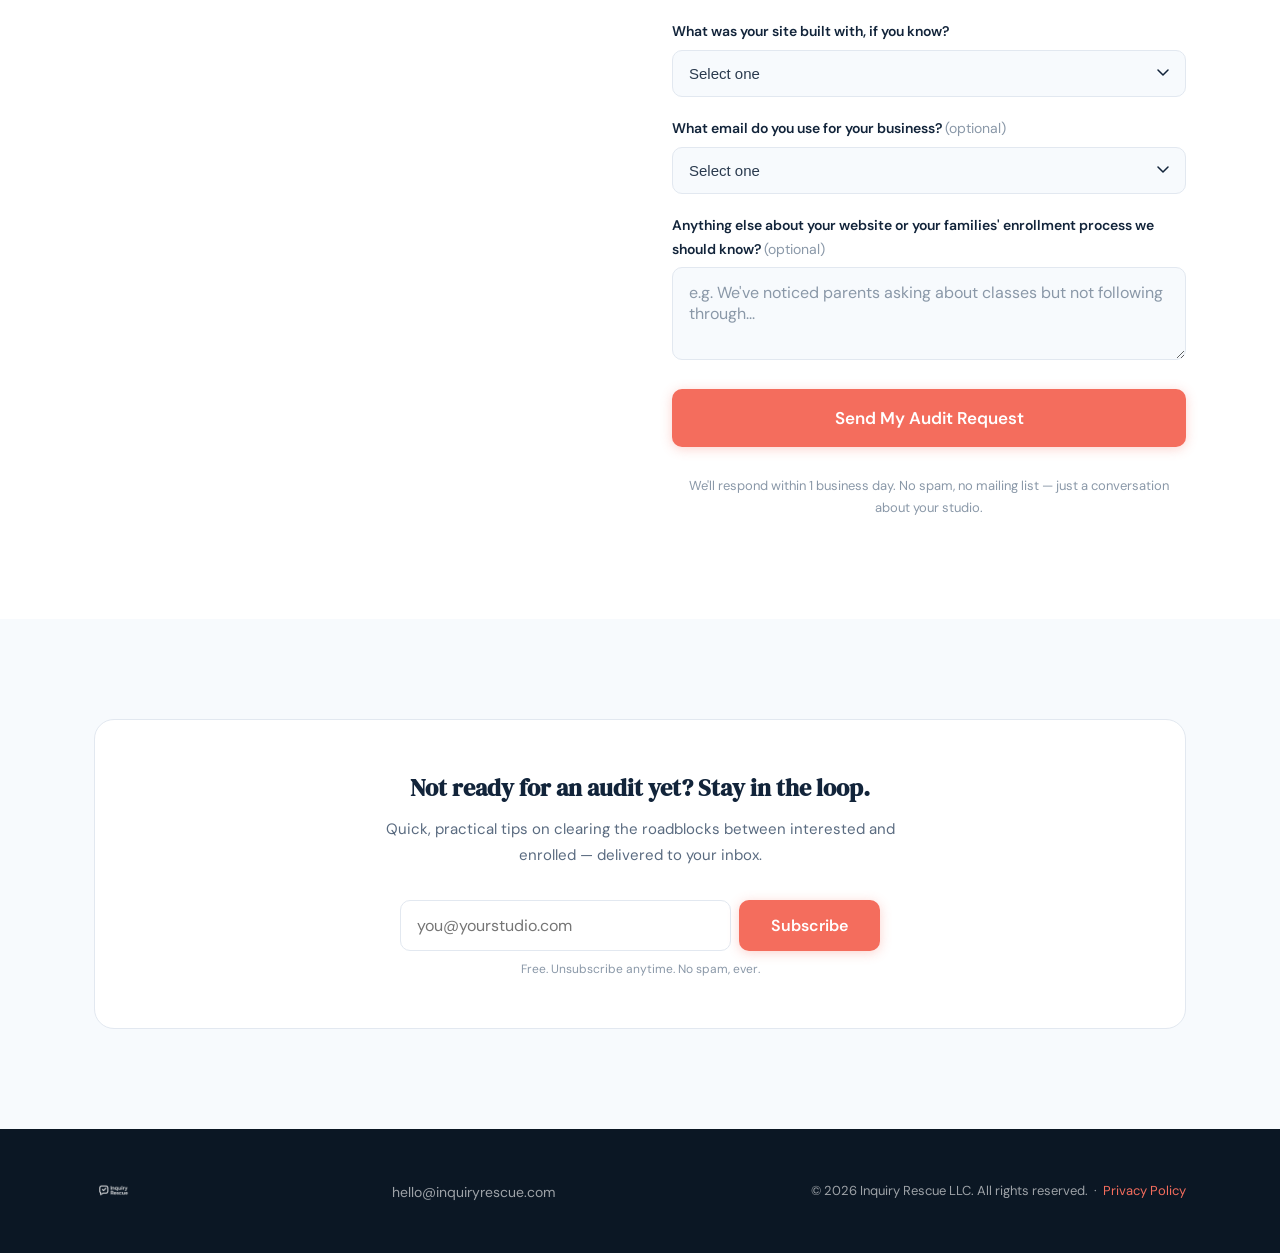
==== commit b3f66994: "Add in-page finding example card to sample audit section (not yet deployed)" ====
--- a/index.html
+++ b/index.html
@@ -268,6 +268,30 @@
               <span class="sample-label">Roadblock found:</span> Forms don't collect enough info for a useful first reply
             </div>
           </div>
+
+          <div class="finding-example">
+            <p class="finding-example-label">Here's what one full write-up actually looks like — no click required:</p>
+            <div class="finding-card">
+              <div class="finding-card-header">
+                <span class="finding-number">Roadblock 1</span>
+                <span class="finding-tag finding-tag-build">May need outside help to build</span>
+              </div>
+              <h4>The registration portal appears too early for new families</h4>
+              <div class="finding-block">
+                <p class="finding-block-label">What I saw</p>
+                <p>The public path gave parents a "register now" option that led straight into the studio's account/registration portal — helpful for existing families, but too abrupt for someone brand new.</p>
+              </div>
+              <div class="finding-block">
+                <p class="finding-block-label">Why it's a roadblock</p>
+                <p>A new parent may click "register" before they know which class to choose. Landing in an account/login screen, they wonder: Am I registering for a class, a trial, or just an account? Should I talk to someone first? That small uncertainty is often enough to delay action — then life eats the follow-up.</p>
+              </div>
+              <div class="finding-block">
+                <p class="finding-block-label">Recommended fix</p>
+                <p>Give curious parents a softer, no-account-required first step — a "tell us about your dancer" form or a phone call — before ever pointing them at registration. Make "Find the Right Class" or "Request a Free Trial" the primary new-family button, and keep "Register Now" as a secondary option for parents who already know what they want.</p>
+              </div>
+            </div>
+            <p class="finding-example-note">This is one of six roadblocks in the full sample. The rest — plus the ranked fixes, templates, and tracker — are in the PDF below.</p>
+          </div>
           <a href="assets/A_Branded_Real_Audit.pdf" target="_blank" class="btn btn-primary btn-lg">View the Real Audit (PDF)</a>
         </div>
       </div>
@@ -327,6 +351,7 @@
             <input type="hidden" name="_subject" value="New FREE Mini-Audit Request">
             <input type="hidden" name="_captcha" value="false">
             <input type="hidden" name="_template" value="table">
+            <input type="hidden" name="_blacklist" value="казино,слоты,зеркало,официальный сайт,бонус,vavada,1xbet,azino,pokerdom,casino,slots,free spins,jackpot,.ru/,crypto">
             <input type="text" name="_honey" style="display:none">
             <button type="submit" class="btn btn-primary btn-lg btn-full">Get My Free Mini-Audit</button>
             <p class="form-privacy">100% free. We'll email your mini-audit in a few days. No spam, no mailing list.</p>
@@ -467,6 +492,7 @@
             <input type="hidden" name="_subject" value="New Inquiry Roadblock Audit Request">
             <input type="hidden" name="_captcha" value="false">
             <input type="hidden" name="_template" value="table">
+            <input type="hidden" name="_blacklist" value="казино,слоты,зеркало,официальный сайт,бонус,vavada,1xbet,azino,pokerdom,casino,slots,free spins,jackpot,.ru/,crypto">
             <input type="text" name="_honey" style="display:none">
             <button type="submit" class="btn btn-primary btn-lg btn-full">Send My Audit Request</button>
             <p class="form-privacy">We'll respond within 1 business day. No spam, no mailing list — just a conversation about your studio.</p>
--- a/styles.css
+++ b/styles.css
@@ -447,6 +447,78 @@
   color: var(--coral);
 }
 
+/* --- FINDING EXAMPLE CARD --- */
+.finding-example {
+  margin-top: 36px;
+  margin-bottom: 8px;
+}
+.finding-example-label {
+  font-size: 14px;
+  font-weight: 600;
+  color: var(--navy);
+  margin-bottom: 16px;
+}
+.finding-card {
+  background: var(--bg);
+  border: 1px solid var(--border);
+  border-radius: var(--radius-lg);
+  padding: 32px;
+  margin-bottom: 16px;
+}
+.finding-card-header {
+  display: flex;
+  align-items: center;
+  gap: 12px;
+  flex-wrap: wrap;
+  margin-bottom: 12px;
+}
+.finding-number {
+  font-size: 13px;
+  font-weight: 700;
+  color: #fff;
+  background: var(--navy);
+  padding: 4px 12px;
+  border-radius: 6px;
+  letter-spacing: 0.3px;
+}
+.finding-tag {
+  font-size: 12px;
+  font-weight: 600;
+  padding: 4px 12px;
+  border-radius: 6px;
+  background: var(--coral-light);
+  color: var(--coral-hover);
+}
+.finding-card h4 {
+  font-size: 18px;
+  color: var(--navy);
+  margin-bottom: 20px;
+  line-height: 1.4;
+}
+.finding-block {
+  margin-bottom: 16px;
+}
+.finding-block:last-child { margin-bottom: 0; }
+.finding-block-label {
+  font-size: 12px;
+  font-weight: 700;
+  text-transform: uppercase;
+  letter-spacing: 0.8px;
+  color: var(--coral);
+  margin-bottom: 6px;
+}
+.finding-block p:not(.finding-block-label) {
+  font-size: 15px;
+  color: var(--text);
+  line-height: 1.6;
+}
+.finding-example-note {
+  font-size: 13px;
+  color: var(--text-muted);
+  font-style: italic;
+  margin-bottom: 24px;
+}
+
 /* --- URGENCY --- */
 .section-urgency {
   padding: 80px 0;
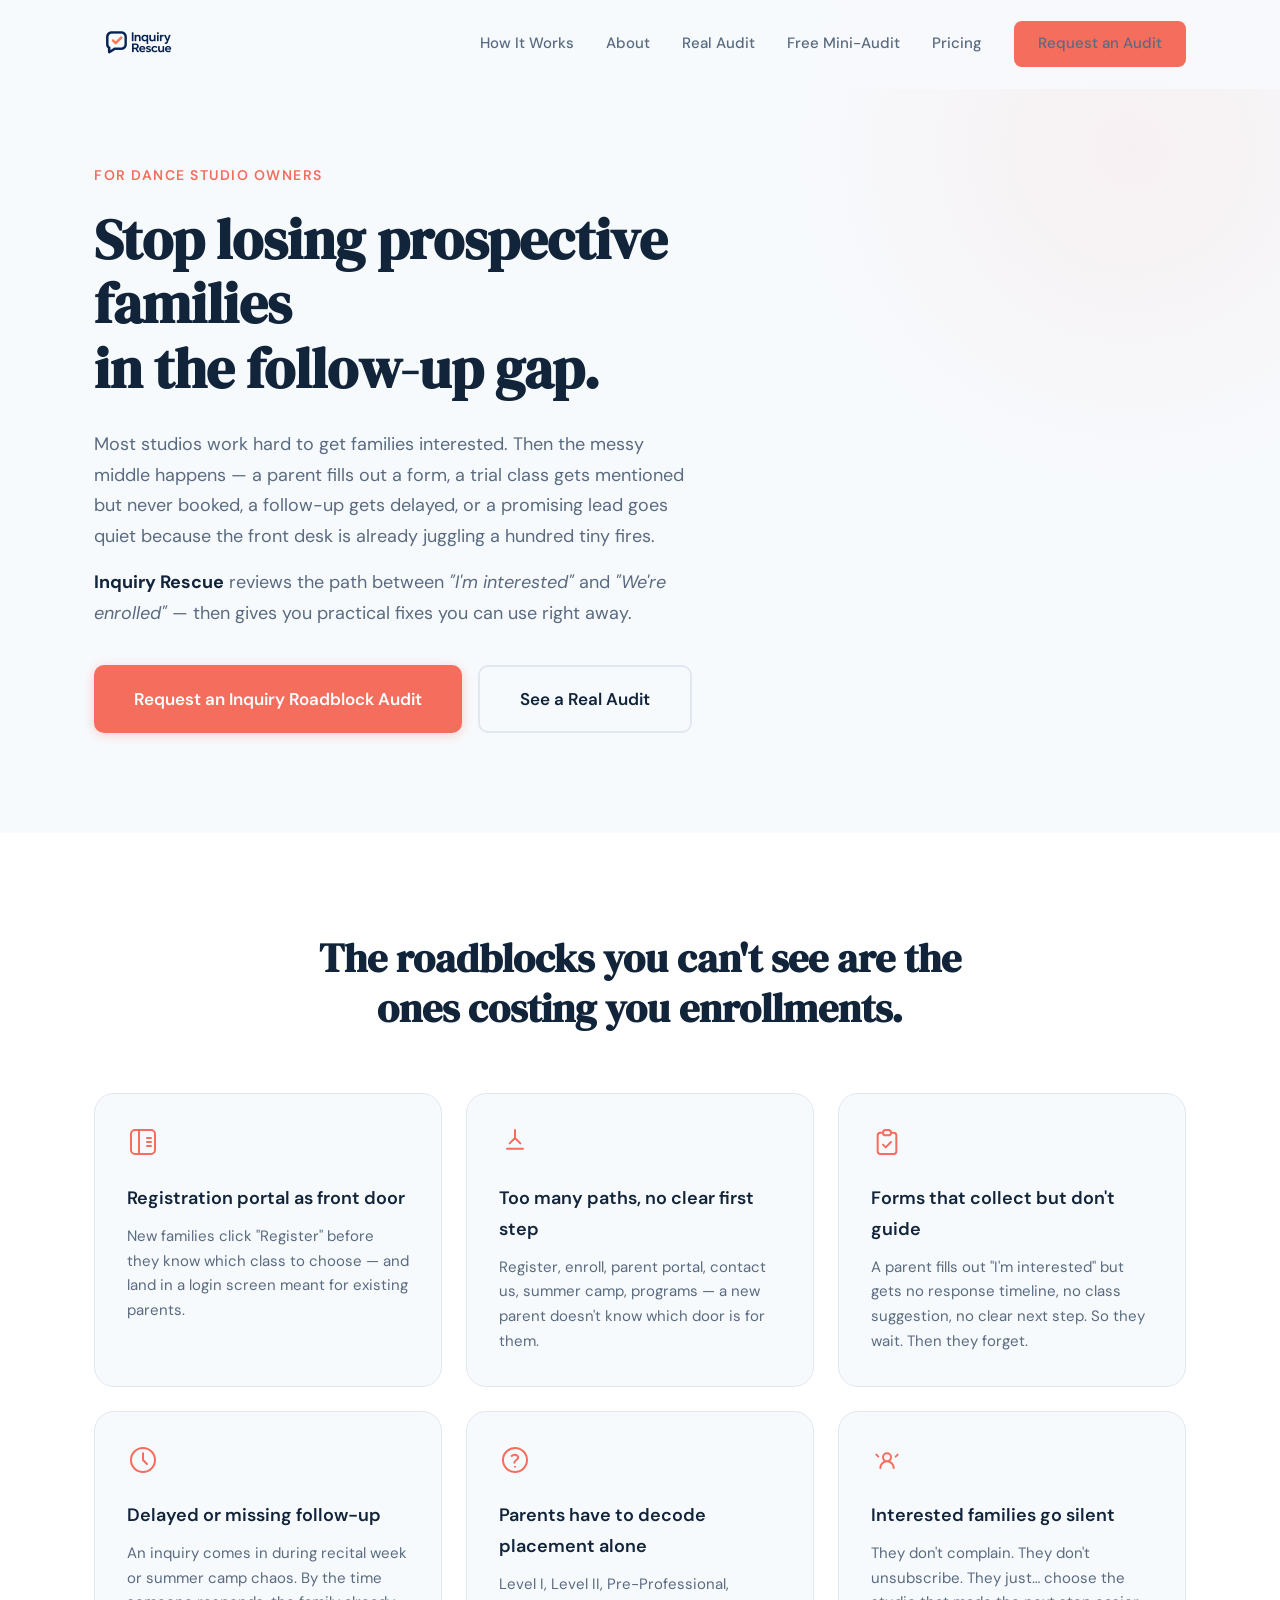
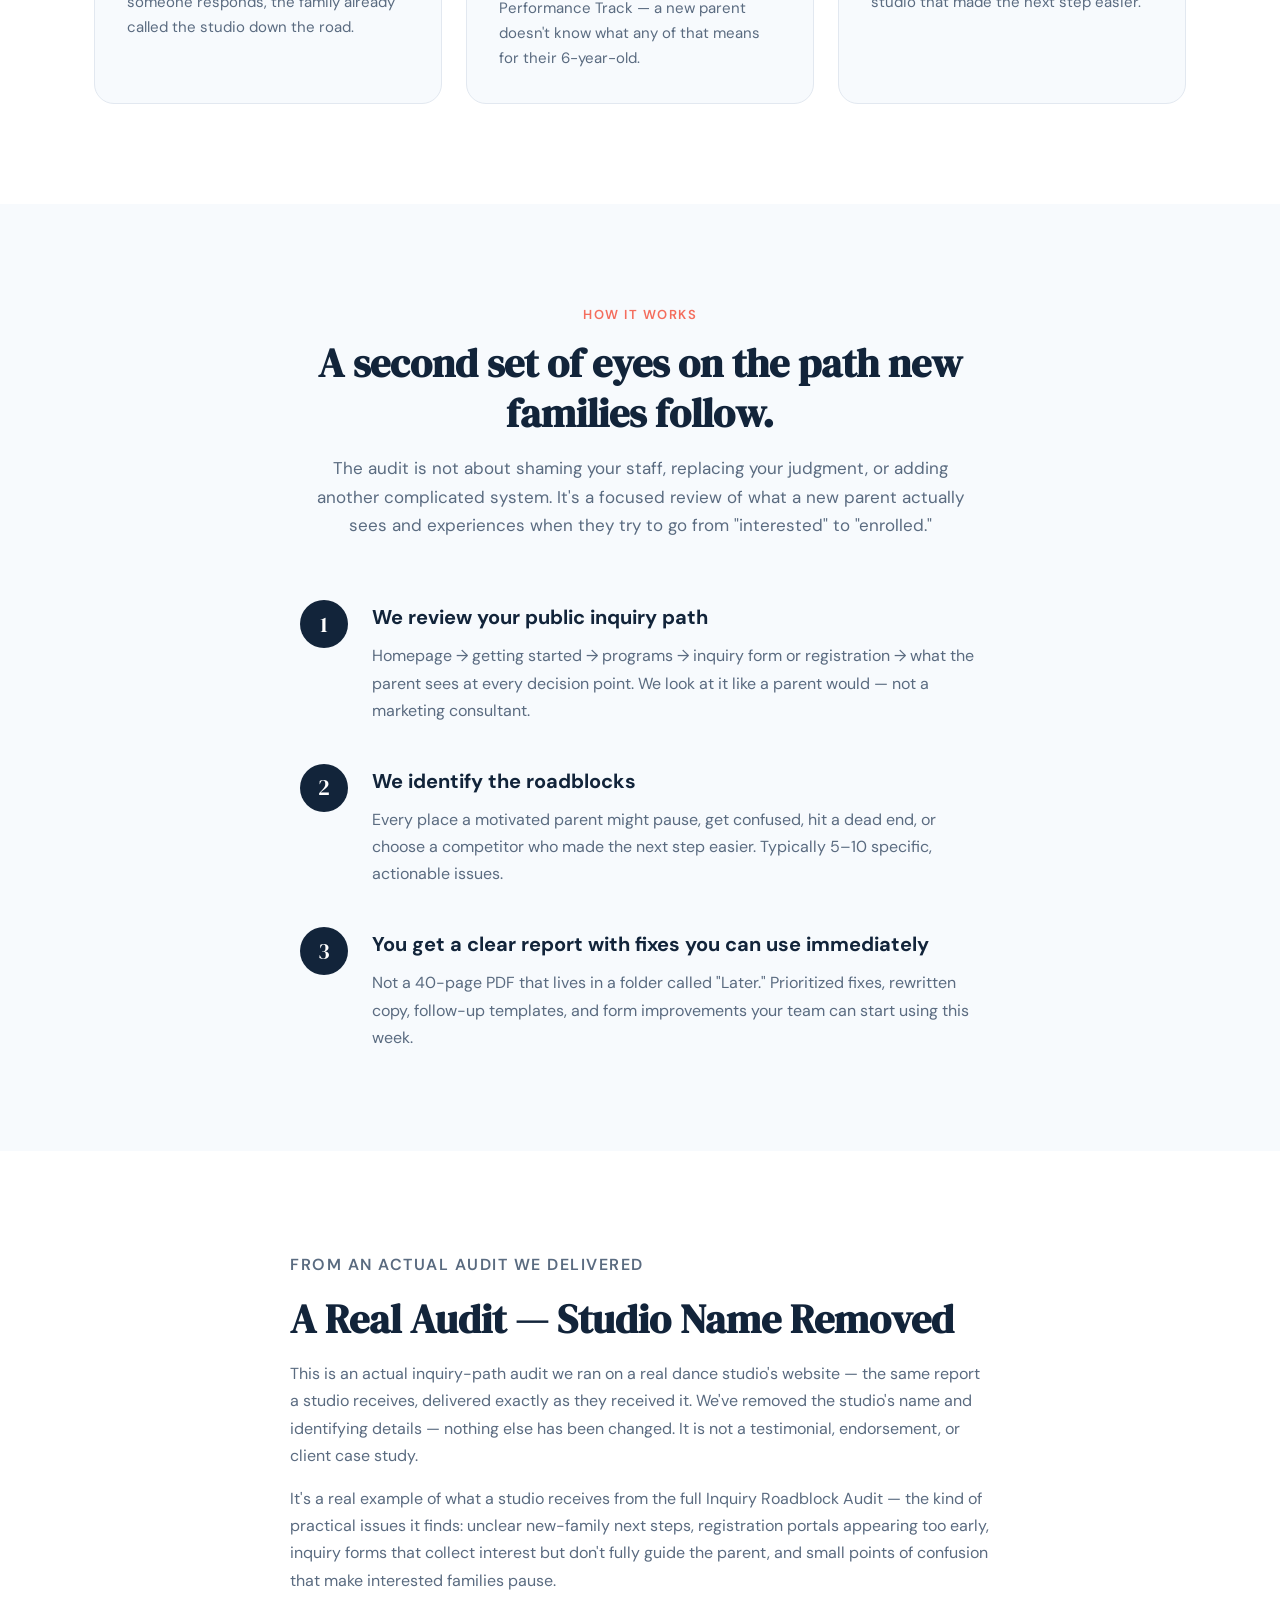
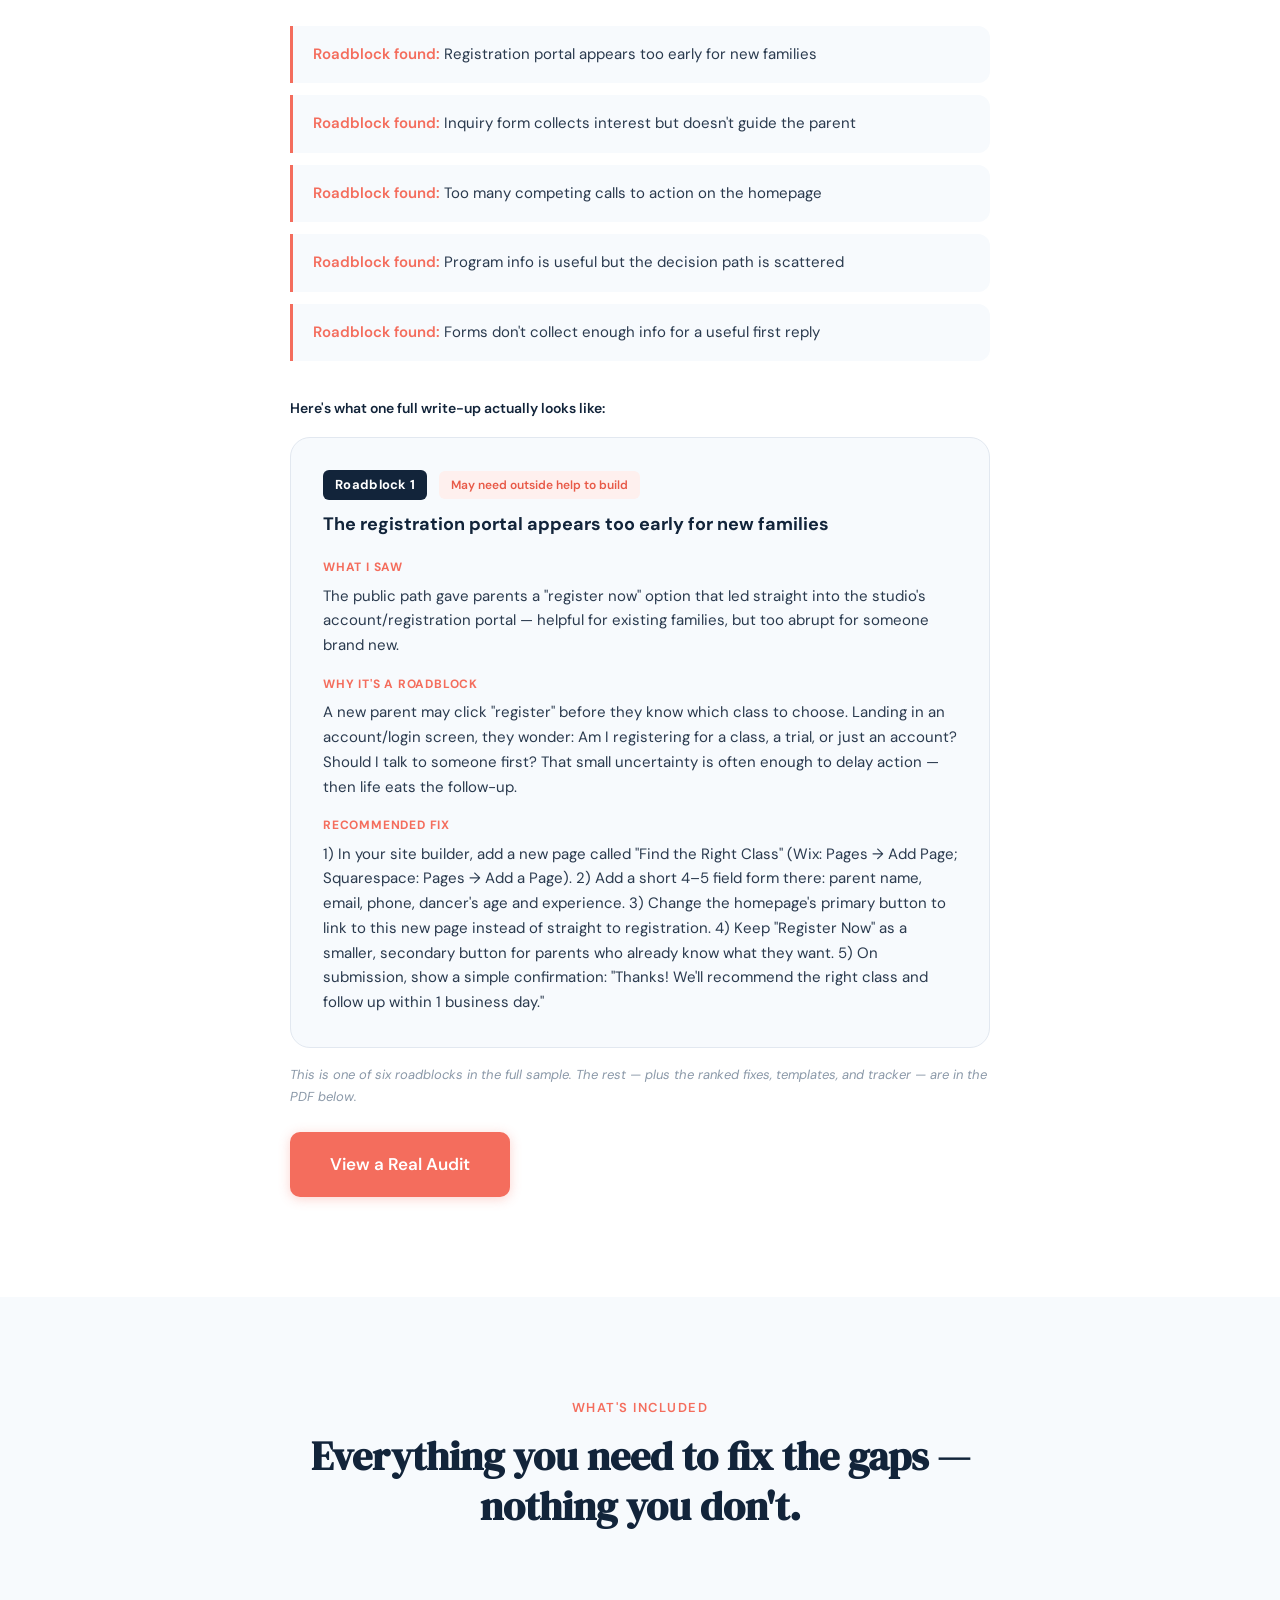
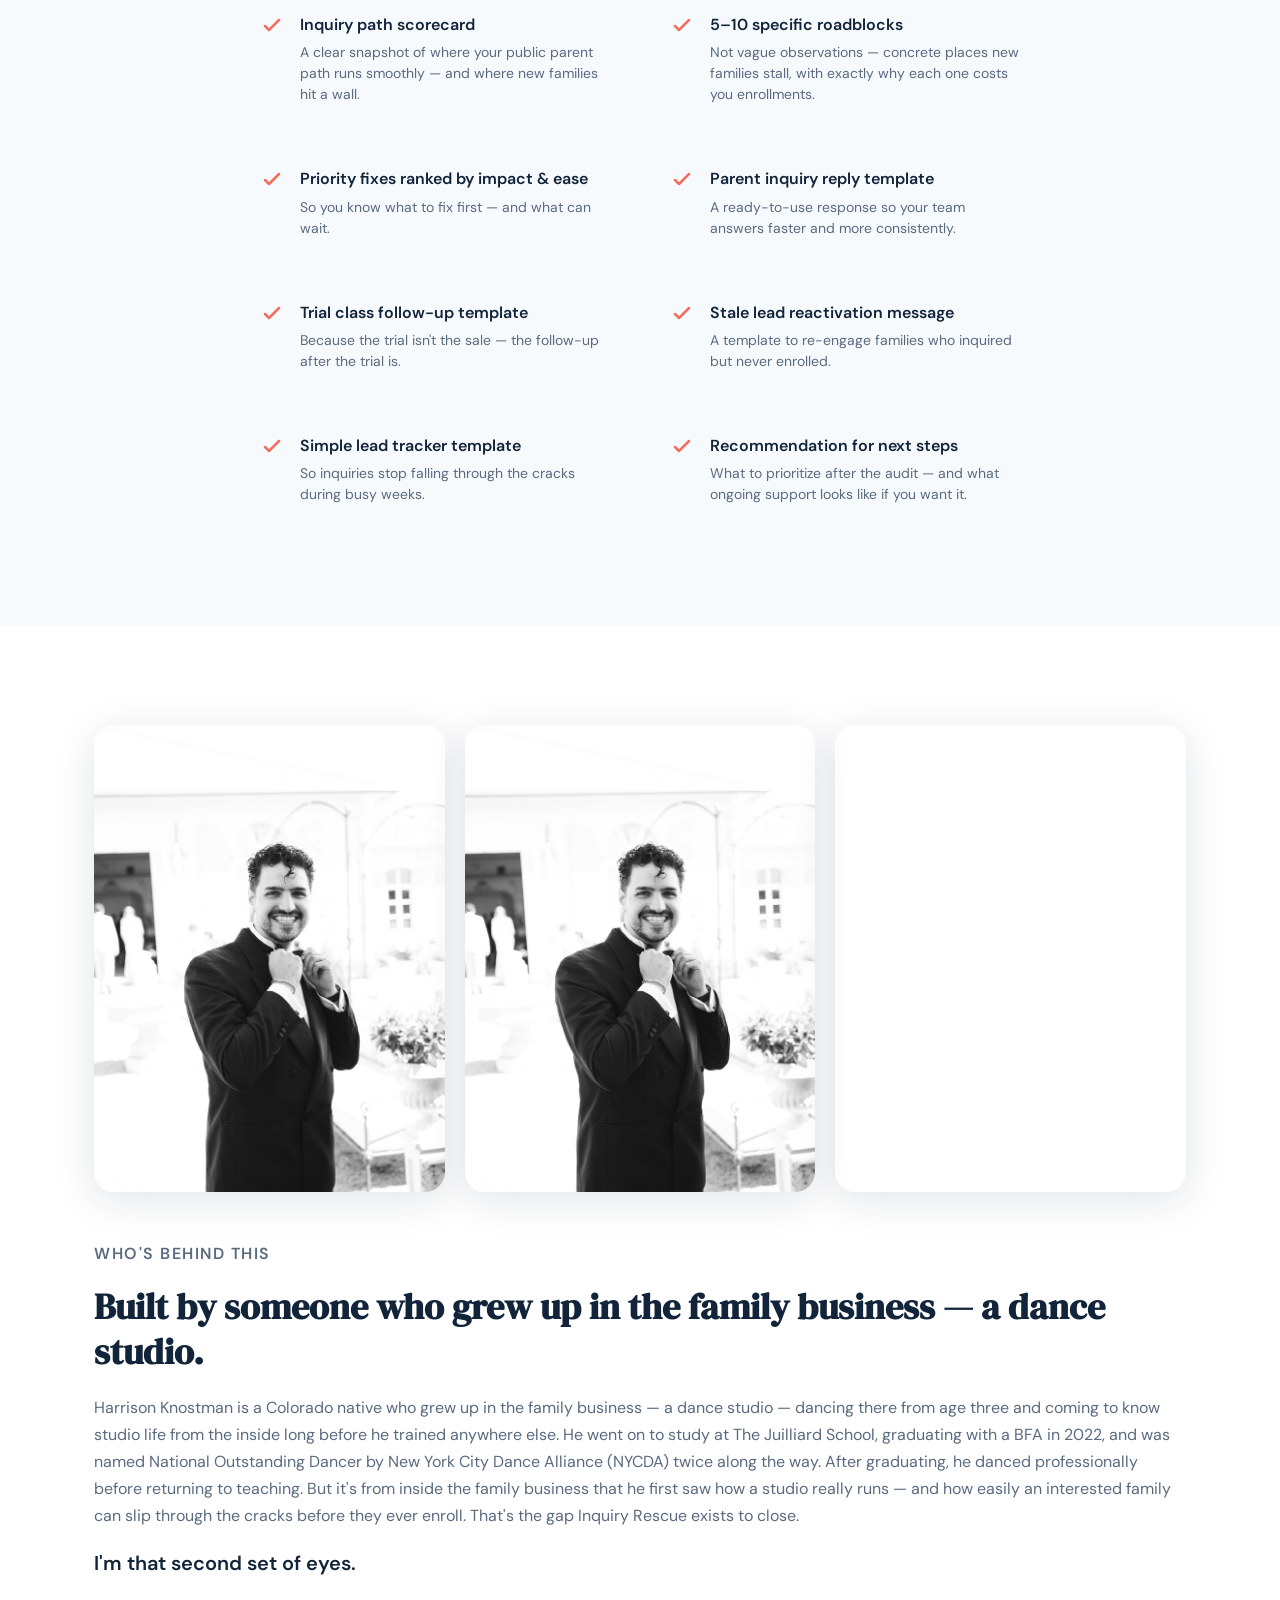
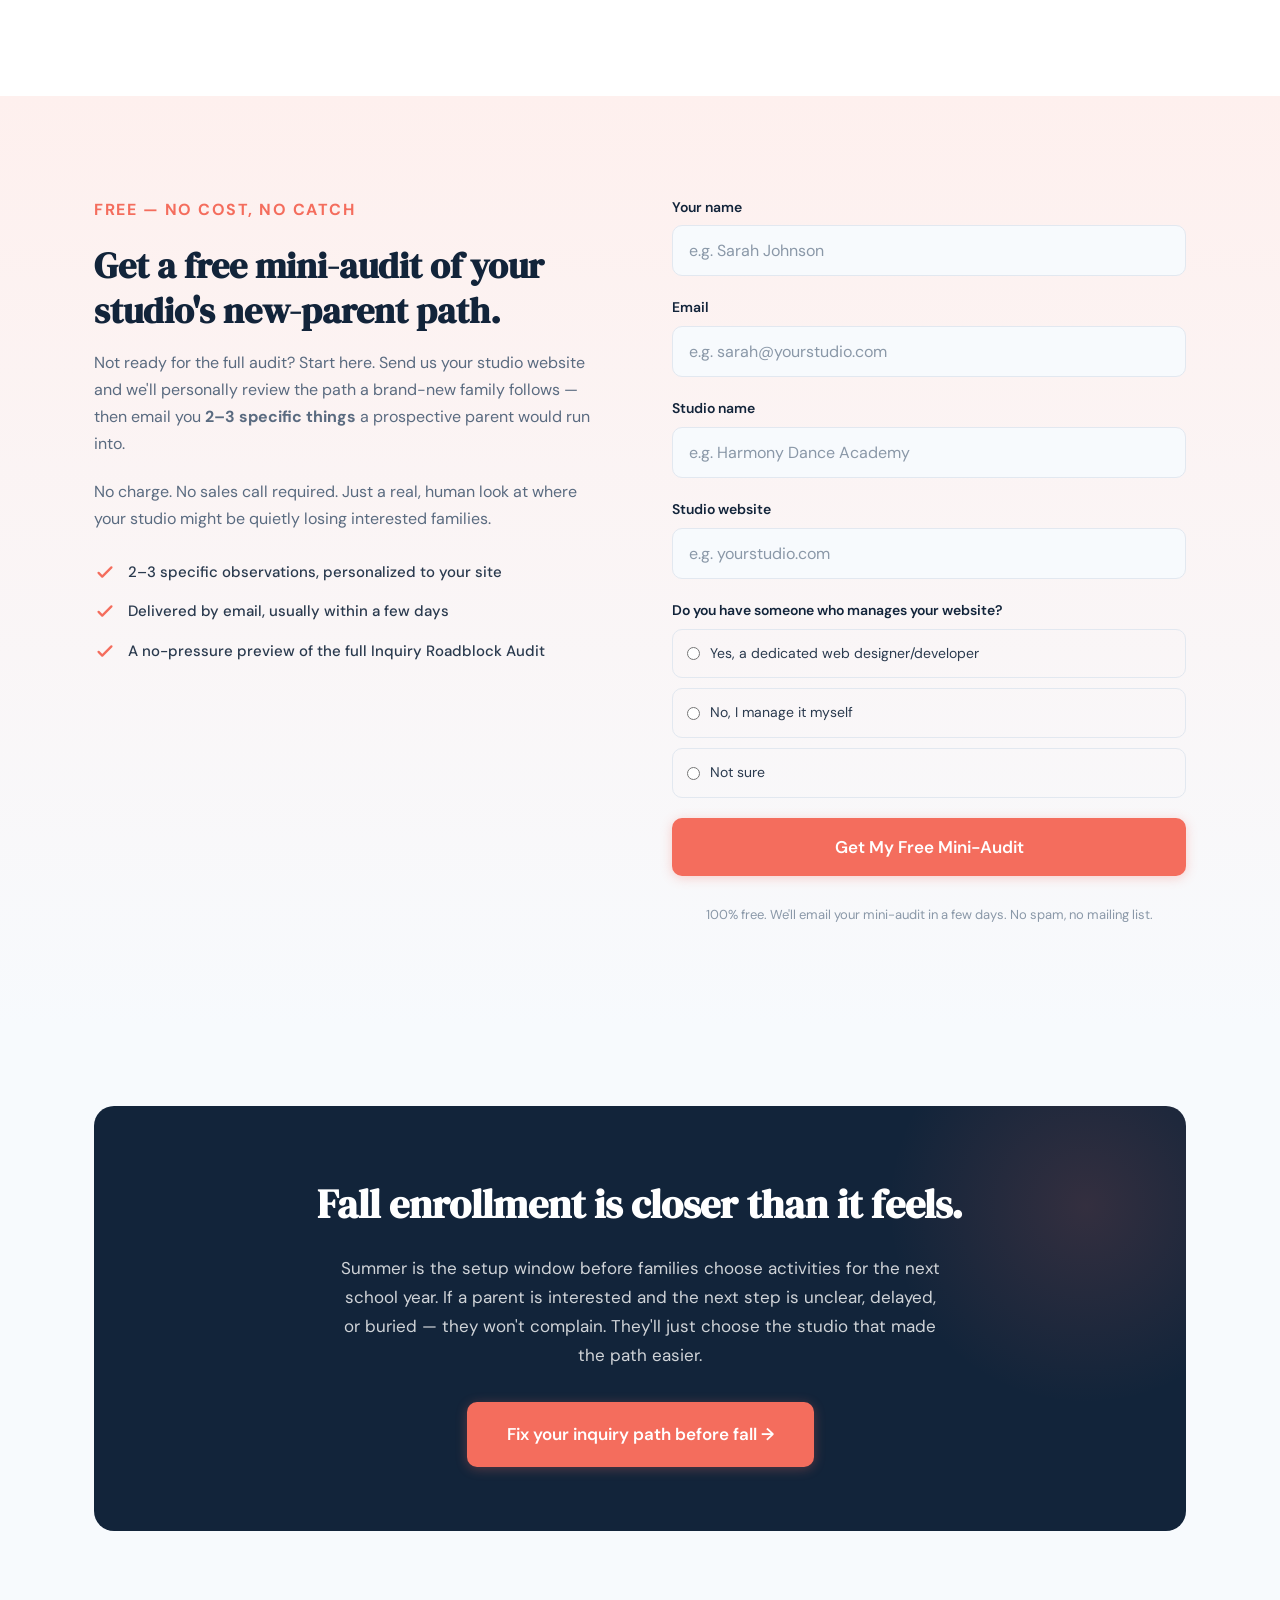
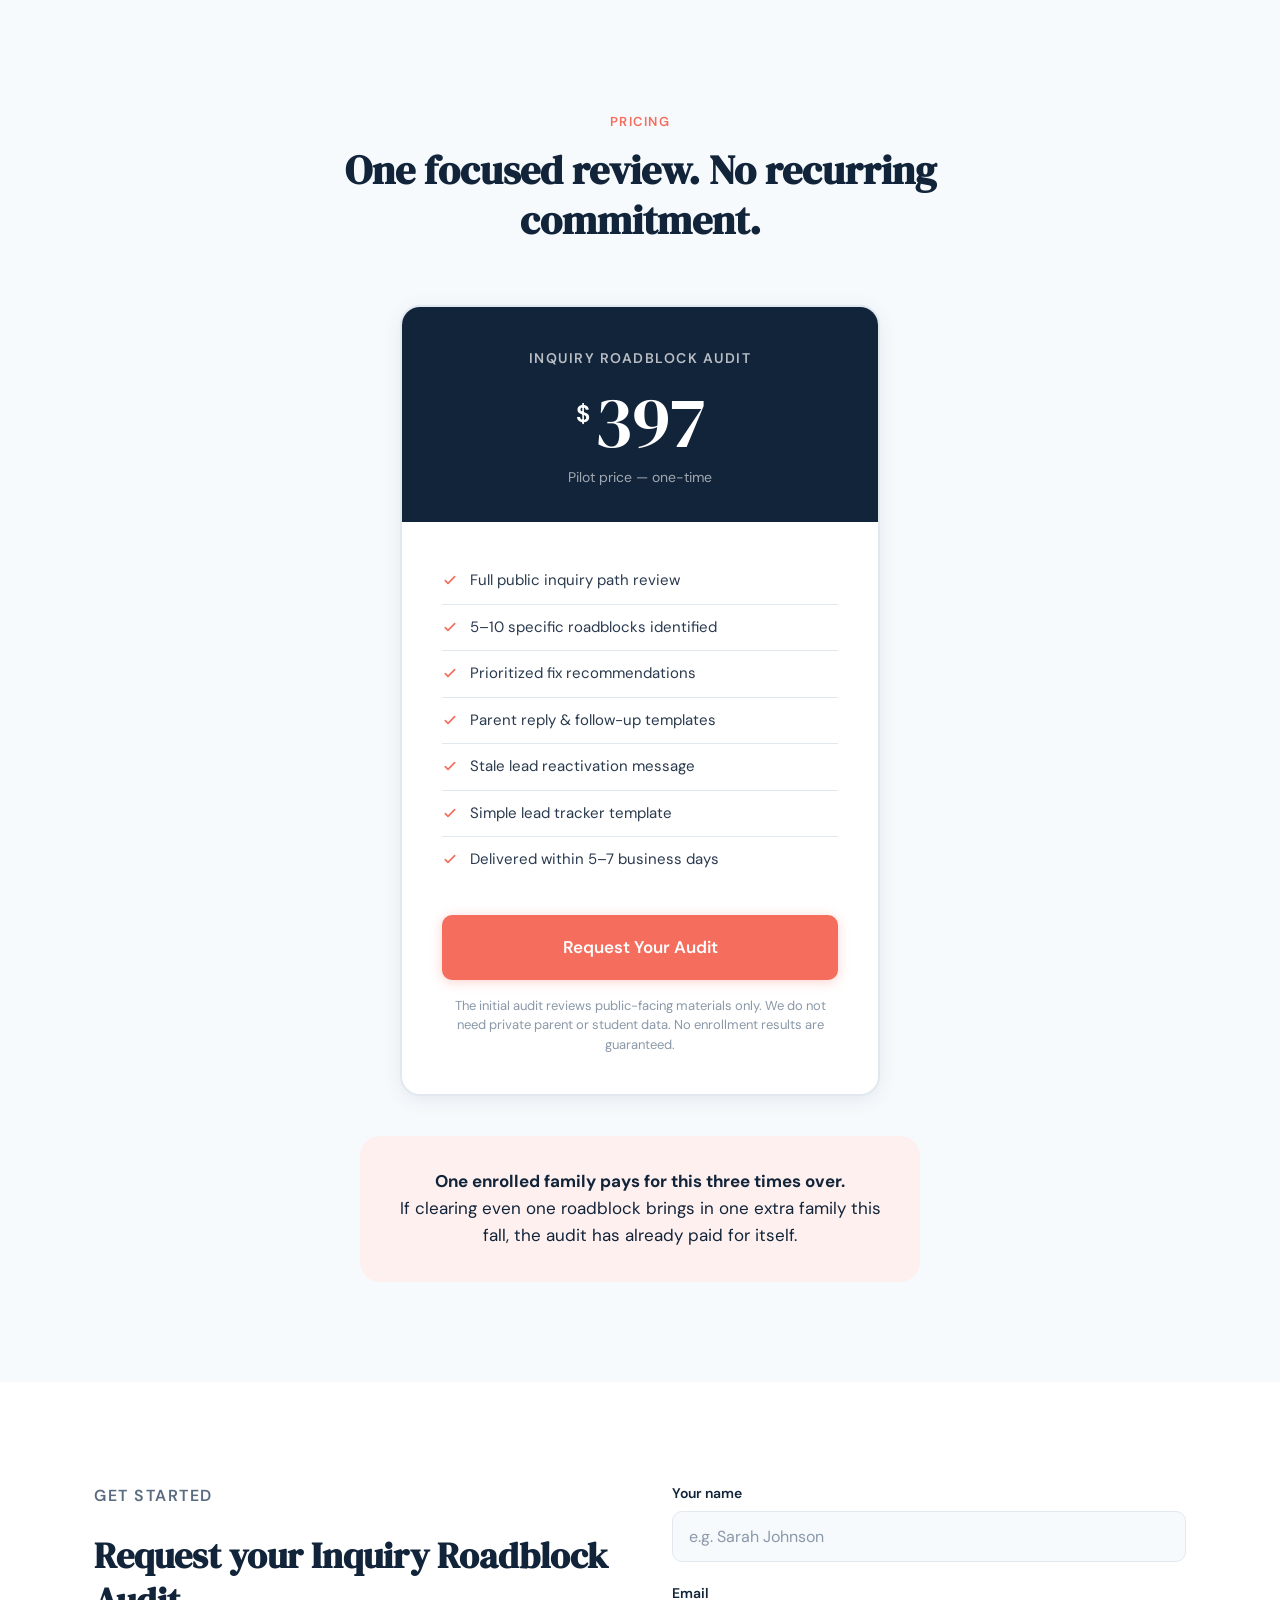
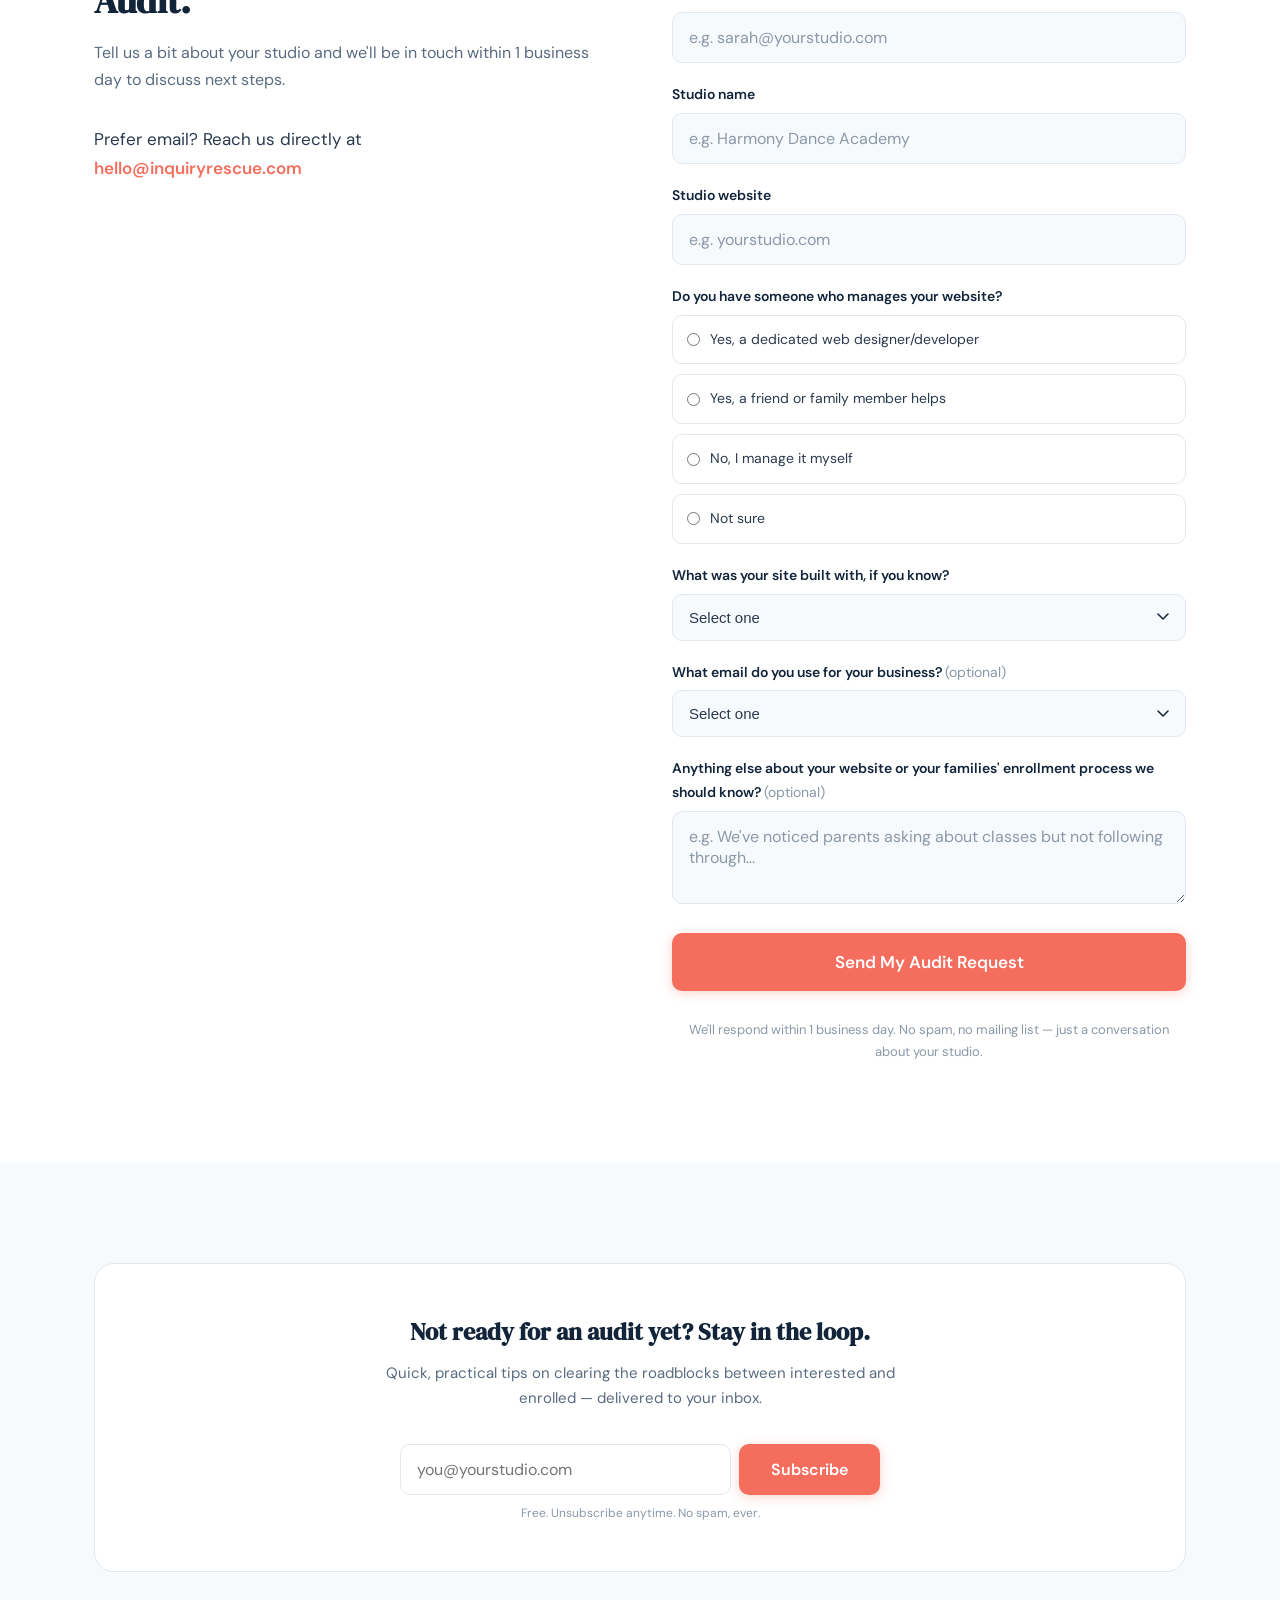
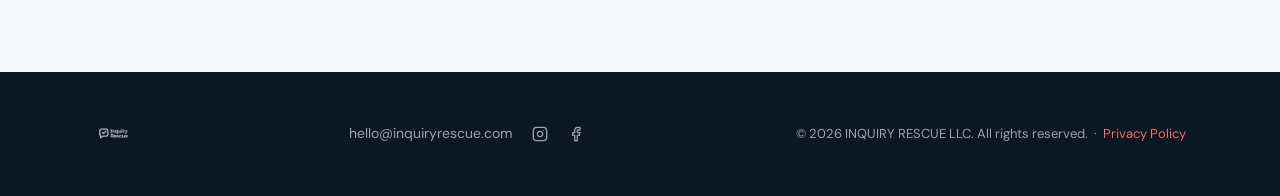
==== commit 880b6a31: "Reorder sections (Real Audit up), footer socials + LLC caps, About media row with teaching loops" ====
--- a/index.html
+++ b/index.html
@@ -157,91 +157,6 @@
     </div>
   </section>
 
-  <!-- ============ WHAT'S INCLUDED ============ -->
-  <section class="section section-included" id="included">
-    <div class="container">
-      <div class="section-header">
-        <p class="section-eyebrow">What's included</p>
-        <h2>Everything you need to fix the gaps — nothing you don't.</h2>
-      </div>
-      <div class="included-grid">
-        <div class="included-item">
-          <svg class="check-icon" viewBox="0 0 24 24" fill="none"><path d="M5 13l4 4L19 7" stroke="#F46D5D" stroke-width="2.5" stroke-linecap="round" stroke-linejoin="round"/></svg>
-          <div>
-            <h4>Inquiry path scorecard</h4>
-            <p>A clear snapshot of where your public parent path runs smoothly — and where new families hit a wall.</p>
-          </div>
-        </div>
-        <div class="included-item">
-          <svg class="check-icon" viewBox="0 0 24 24" fill="none"><path d="M5 13l4 4L19 7" stroke="#F46D5D" stroke-width="2.5" stroke-linecap="round" stroke-linejoin="round"/></svg>
-          <div>
-            <h4>5–10 specific roadblocks</h4>
-            <p>Not vague observations — concrete places new families stall, with exactly why each one costs you enrollments.</p>
-          </div>
-        </div>
-        <div class="included-item">
-          <svg class="check-icon" viewBox="0 0 24 24" fill="none"><path d="M5 13l4 4L19 7" stroke="#F46D5D" stroke-width="2.5" stroke-linecap="round" stroke-linejoin="round"/></svg>
-          <div>
-            <h4>Priority fixes ranked by impact &amp; ease</h4>
-            <p>So you know what to fix first — and what can wait.</p>
-          </div>
-        </div>
-        <div class="included-item">
-          <svg class="check-icon" viewBox="0 0 24 24" fill="none"><path d="M5 13l4 4L19 7" stroke="#F46D5D" stroke-width="2.5" stroke-linecap="round" stroke-linejoin="round"/></svg>
-          <div>
-            <h4>Parent inquiry reply template</h4>
-            <p>A ready-to-use response so your team answers faster and more consistently.</p>
-          </div>
-        </div>
-        <div class="included-item">
-          <svg class="check-icon" viewBox="0 0 24 24" fill="none"><path d="M5 13l4 4L19 7" stroke="#F46D5D" stroke-width="2.5" stroke-linecap="round" stroke-linejoin="round"/></svg>
-          <div>
-            <h4>Trial class follow-up template</h4>
-            <p>Because the trial isn't the sale — the follow-up after the trial is.</p>
-          </div>
-        </div>
-        <div class="included-item">
-          <svg class="check-icon" viewBox="0 0 24 24" fill="none"><path d="M5 13l4 4L19 7" stroke="#F46D5D" stroke-width="2.5" stroke-linecap="round" stroke-linejoin="round"/></svg>
-          <div>
-            <h4>Stale lead reactivation message</h4>
-            <p>A template to re-engage families who inquired but never enrolled.</p>
-          </div>
-        </div>
-        <div class="included-item">
-          <svg class="check-icon" viewBox="0 0 24 24" fill="none"><path d="M5 13l4 4L19 7" stroke="#F46D5D" stroke-width="2.5" stroke-linecap="round" stroke-linejoin="round"/></svg>
-          <div>
-            <h4>Simple lead tracker template</h4>
-            <p>So inquiries stop falling through the cracks during busy weeks.</p>
-          </div>
-        </div>
-        <div class="included-item">
-          <svg class="check-icon" viewBox="0 0 24 24" fill="none"><path d="M5 13l4 4L19 7" stroke="#F46D5D" stroke-width="2.5" stroke-linecap="round" stroke-linejoin="round"/></svg>
-          <div>
-            <h4>Recommendation for next steps</h4>
-            <p>What to prioritize after the audit — and what ongoing support looks like if you want it.</p>
-          </div>
-        </div>
-      </div>
-    </div>
-  </section>
-
-  <!-- ============ ABOUT ============ -->
-  <section class="section section-about" id="about">
-    <div class="container">
-      <div class="about-layout">
-        <div class="about-photo">
-          <img src="assets/images/harrison-headshot.jpg" alt="Harrison Knostman" loading="lazy">
-        </div>
-        <div class="about-text">
-          <p class="section-eyebrow">Who's behind this</p>
-          <h2>Built by someone who grew up in the family business — a dance studio.</h2>
-          <p>Harrison Knostman is a Colorado native who grew up in the family business — a dance studio — dancing there from age three and coming to know studio life from the inside long before he trained anywhere else. He went on to study at The Juilliard School, graduating with a BFA in 2022, and was named National Outstanding Dancer by New York City Dance Alliance (NYCDA) twice along the way. After graduating, he danced professionally before returning to teaching. But it's from inside the family business that he first saw how a studio really runs — and how easily an interested family can slip through the cracks before they ever enroll. That's the gap Inquiry Rescue exists to close.</p>
-          <p class="about-tagline">I'm that second set of eyes.</p>
-        </div>
-      </div>
-    </div>
-  </section>
-
   <!-- ============ SAMPLE AUDIT ============ -->
   <section class="section section-sample" id="sample">
     <div class="container">
@@ -270,7 +185,7 @@
           </div>
 
           <div class="finding-example">
-            <p class="finding-example-label">Here's what one full write-up actually looks like — no click required:</p>
+            <p class="finding-example-label">Here's what one full write-up actually looks like:</p>
             <div class="finding-card">
               <div class="finding-card-header">
                 <span class="finding-number">Roadblock 1</span>
@@ -287,12 +202,103 @@
               </div>
               <div class="finding-block">
                 <p class="finding-block-label">Recommended fix</p>
-                <p>Give curious parents a softer, no-account-required first step — a "tell us about your dancer" form or a phone call — before ever pointing them at registration. Make "Find the Right Class" or "Request a Free Trial" the primary new-family button, and keep "Register Now" as a secondary option for parents who already know what they want.</p>
+                <p>1) In your site builder, add a new page called "Find the Right Class" (Wix: Pages → Add Page; Squarespace: Pages → Add a Page). 2) Add a short 4–5 field form there: parent name, email, phone, dancer's age and experience. 3) Change the homepage's primary button to link to this new page instead of straight to registration. 4) Keep "Register Now" as a smaller, secondary button for parents who already know what they want. 5) On submission, show a simple confirmation: "Thanks! We'll recommend the right class and follow up within 1 business day."</p>
               </div>
             </div>
             <p class="finding-example-note">This is one of six roadblocks in the full sample. The rest — plus the ranked fixes, templates, and tracker — are in the PDF below.</p>
           </div>
-          <a href="assets/A_Branded_Real_Audit.pdf" target="_blank" class="btn btn-primary btn-lg">View the Real Audit (PDF)</a>
+          <a href="assets/A_Branded_Real_Audit.pdf" target="_blank" class="btn btn-primary btn-lg">View a Real Audit</a>
+        </div>
+      </div>
+    </div>
+  </section>
+
+  <!-- ============ WHAT'S INCLUDED ============ -->
+  <section class="section section-included" id="included">
+    <div class="container">
+      <div class="section-header">
+        <p class="section-eyebrow">What's included</p>
+        <h2>Everything you need to fix the gaps — nothing you don't.</h2>
+      </div>
+      <div class="included-grid">
+        <div class="included-item">
+          <svg class="check-icon" viewBox="0 0 24 24" fill="none"><path d="M5 13l4 4L19 7" stroke="#F46D5D" stroke-width="2.5" stroke-linecap="round" stroke-linejoin="round"/></svg>
+          <div>
+            <h4>Inquiry path scorecard</h4>
+            <p>A clear snapshot of where your public parent path runs smoothly — and where new families hit a wall.</p>
+          </div>
+        </div>
+        <div class="included-item">
+          <svg class="check-icon" viewBox="0 0 24 24" fill="none"><path d="M5 13l4 4L19 7" stroke="#F46D5D" stroke-width="2.5" stroke-linecap="round" stroke-linejoin="round"/></svg>
+          <div>
+            <h4>5–10 specific roadblocks</h4>
+            <p>Not vague observations — concrete places new families stall, with exactly why each one costs you enrollments.</p>
+          </div>
+        </div>
+        <div class="included-item">
+          <svg class="check-icon" viewBox="0 0 24 24" fill="none"><path d="M5 13l4 4L19 7" stroke="#F46D5D" stroke-width="2.5" stroke-linecap="round" stroke-linejoin="round"/></svg>
+          <div>
+            <h4>Priority fixes ranked by impact &amp; ease</h4>
+            <p>So you know what to fix first — and what can wait.</p>
+          </div>
+        </div>
+        <div class="included-item">
+          <svg class="check-icon" viewBox="0 0 24 24" fill="none"><path d="M5 13l4 4L19 7" stroke="#F46D5D" stroke-width="2.5" stroke-linecap="round" stroke-linejoin="round"/></svg>
+          <div>
+            <h4>Parent inquiry reply template</h4>
+            <p>A ready-to-use response so your team answers faster and more consistently.</p>
+          </div>
+        </div>
+        <div class="included-item">
+          <svg class="check-icon" viewBox="0 0 24 24" fill="none"><path d="M5 13l4 4L19 7" stroke="#F46D5D" stroke-width="2.5" stroke-linecap="round" stroke-linejoin="round"/></svg>
+          <div>
+            <h4>Trial class follow-up template</h4>
+            <p>Because the trial isn't the sale — the follow-up after the trial is.</p>
+          </div>
+        </div>
+        <div class="included-item">
+          <svg class="check-icon" viewBox="0 0 24 24" fill="none"><path d="M5 13l4 4L19 7" stroke="#F46D5D" stroke-width="2.5" stroke-linecap="round" stroke-linejoin="round"/></svg>
+          <div>
+            <h4>Stale lead reactivation message</h4>
+            <p>A template to re-engage families who inquired but never enrolled.</p>
+          </div>
+        </div>
+        <div class="included-item">
+          <svg class="check-icon" viewBox="0 0 24 24" fill="none"><path d="M5 13l4 4L19 7" stroke="#F46D5D" stroke-width="2.5" stroke-linecap="round" stroke-linejoin="round"/></svg>
+          <div>
+            <h4>Simple lead tracker template</h4>
+            <p>So inquiries stop falling through the cracks during busy weeks.</p>
+          </div>
+        </div>
+        <div class="included-item">
+          <svg class="check-icon" viewBox="0 0 24 24" fill="none"><path d="M5 13l4 4L19 7" stroke="#F46D5D" stroke-width="2.5" stroke-linecap="round" stroke-linejoin="round"/></svg>
+          <div>
+            <h4>Recommendation for next steps</h4>
+            <p>What to prioritize after the audit — and what ongoing support looks like if you want it.</p>
+          </div>
+        </div>
+      </div>
+    </div>
+  </section>
+
+  <!-- ============ ABOUT ============ -->
+  <section class="section section-about" id="about">
+    <div class="container">
+      <div class="about-layout">
+        <div class="about-media">
+          <img src="assets/images/harrison-headshot.jpg" alt="Harrison Knostman" loading="lazy">
+          <video autoplay muted loop playsinline poster="assets/images/harrison-headshot.jpg" aria-label="Harrison teaching a ballet student at the barre">
+            <source src="assets/videos/teaching-loop.mp4" type="video/mp4">
+          </video>
+          <video autoplay muted loop playsinline aria-label="Ballet students practicing footwork at the barre in slow motion">
+            <source src="assets/videos/barre-loop.mp4" type="video/mp4">
+          </video>
+        </div>
+        <div class="about-text">
+          <p class="section-eyebrow">Who's behind this</p>
+          <h2>Built by someone who grew up in the family business — a dance studio.</h2>
+          <p>Harrison Knostman is a Colorado native who grew up in the family business — a dance studio — dancing there from age three and coming to know studio life from the inside long before he trained anywhere else. He went on to study at The Juilliard School, graduating with a BFA in 2022, and was named National Outstanding Dancer by New York City Dance Alliance (NYCDA) twice along the way. After graduating, he danced professionally before returning to teaching. But it's from inside the family business that he first saw how a studio really runs — and how easily an interested family can slip through the cracks before they ever enroll. That's the gap Inquiry Rescue exists to close.</p>
+          <p class="about-tagline">I'm that second set of eyes.</p>
         </div>
       </div>
     </div>
@@ -535,9 +541,11 @@
         </div>
         <div class="footer-links">
           <a href="mailto:hello@inquiryrescue.com">hello@inquiryrescue.com</a>
+          <a href="https://instagram.com/inquiryrescue" target="_blank" rel="noopener" class="footer-social" aria-label="Inquiry Rescue on Instagram"><svg viewBox="0 0 24 24" fill="none" stroke="currentColor" stroke-width="2" stroke-linecap="round" stroke-linejoin="round"><rect x="2" y="2" width="20" height="20" rx="5" ry="5"/><path d="M16 11.37A4 4 0 1 1 12.63 8 4 4 0 0 1 16 11.37z"/><line x1="17.5" y1="6.5" x2="17.51" y2="6.5"/></svg></a>
+          <a href="https://www.facebook.com/inquiryrescue" target="_blank" rel="noopener" class="footer-social footer-social-icon" aria-label="Inquiry Rescue on Facebook"><svg viewBox="0 0 24 24" fill="none" stroke="currentColor" stroke-width="2" stroke-linecap="round" stroke-linejoin="round"><path d="M18 2h-3a5 5 0 0 0-5 5v3H7v4h3v8h4v-8h3l1-4h-4V7a1 1 0 0 1 1-1h3z"/></svg></a>
         </div>
         <div class="footer-legal">
-          <p>&copy; 2026 Inquiry Rescue LLC. All rights reserved. &nbsp;·&nbsp; <a href="/privacy.html">Privacy Policy</a></p>
+          <p>&copy; 2026 INQUIRY RESCUE LLC. All rights reserved. &nbsp;·&nbsp; <a href="/privacy.html">Privacy Policy</a></p>
         </div>
       </div>
     </div>
--- a/styles.css
+++ b/styles.css
@@ -337,7 +337,8 @@
 }
 
 /* --- WHAT'S INCLUDED --- */
-.section-included { background: var(--bg-white); }
+.section-included { background: var(--bg); }
+.section-about { background: var(--bg-white); }
 
 .included-grid {
   display: grid;
@@ -376,18 +377,24 @@
 
 /* --- ABOUT --- */
 .about-layout {
-  display: grid;
-  grid-template-columns: 300px 1fr;
-  gap: 64px;
-  align-items: center;
-}
-.about-photo img {
-  border-radius: var(--radius-lg);
-  box-shadow: var(--shadow-lg);
+  display: block;
+}
+.about-media {
+  display: flex;
+  gap: 20px;
+  margin-bottom: 48px;
+}
+.about-media img,
+.about-media video {
+  flex: 1;
+  min-width: 0;
   width: 100%;
   aspect-ratio: 3/4;
   object-fit: cover;
   object-position: center top;
+  border-radius: var(--radius-lg);
+  box-shadow: var(--shadow-lg);
+  display: block;
 }
 .about-text h2 {
   font-family: var(--font-serif);
@@ -510,7 +517,7 @@
 .finding-block p:not(.finding-block-label) {
   font-size: 15px;
   color: var(--text);
-  line-height: 1.6;
+  line-height: 1.65;
 }
 .finding-example-note {
   font-size: 13px;
@@ -859,6 +866,20 @@
   font-size: 14px;
 }
 .footer-links a:hover { color: #fff; }
+.footer-links {
+  display: flex;
+  align-items: center;
+  gap: 20px;
+}
+.footer-social {
+  display: inline-flex;
+  align-items: center;
+  gap: 7px;
+}
+.footer-social svg {
+  width: 16px;
+  height: 16px;
+}
 .footer-legal p { font-size: 13px; }
 
 /* --- ANIMATIONS --- */
@@ -910,7 +931,8 @@
 
   .problem-grid { grid-template-columns: 1fr 1fr; }
   .about-layout { grid-template-columns: 1fr; gap: 40px; }
-  .about-photo { max-width: 280px; }
+  .about-media { flex-direction: column; align-items: center; }
+  .about-media img, .about-media video { max-width: 300px; }
   .contact-layout { grid-template-columns: 1fr; gap: 40px; }
   .included-grid { grid-template-columns: 1fr; }
 
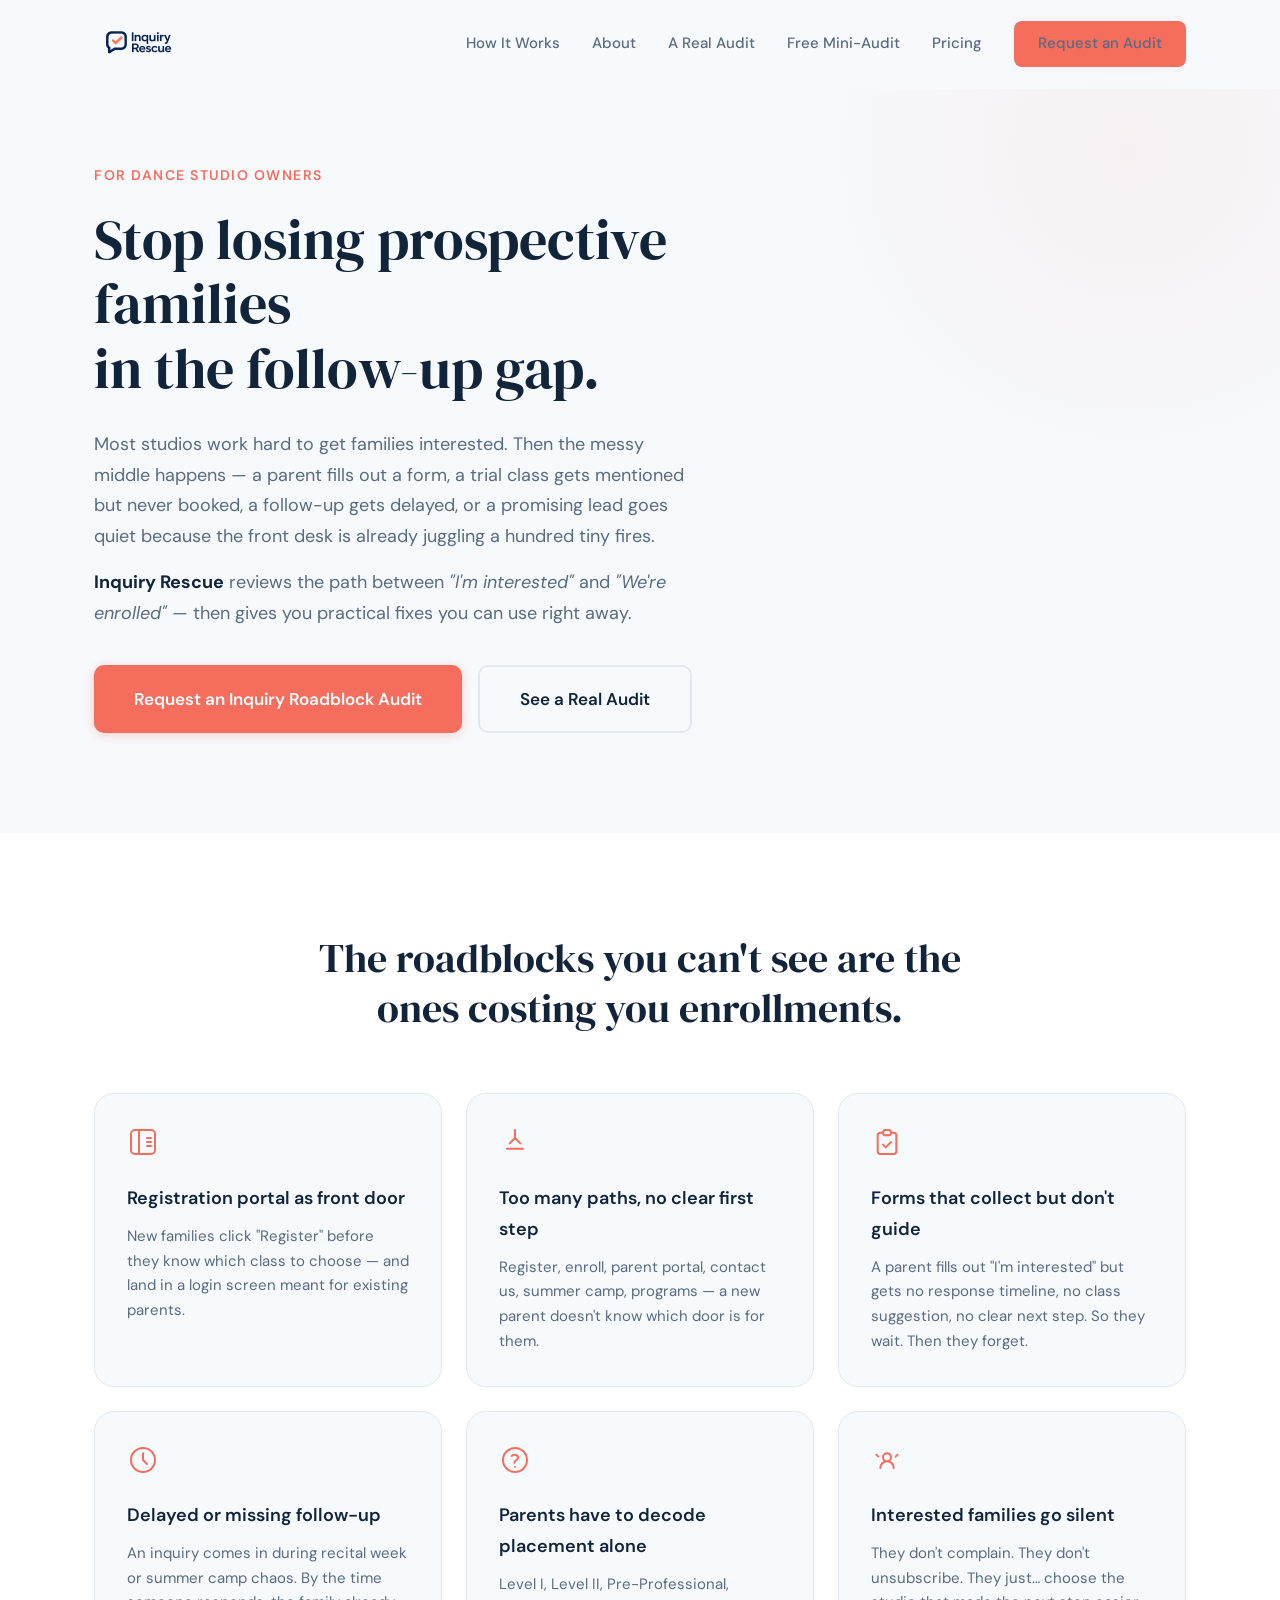
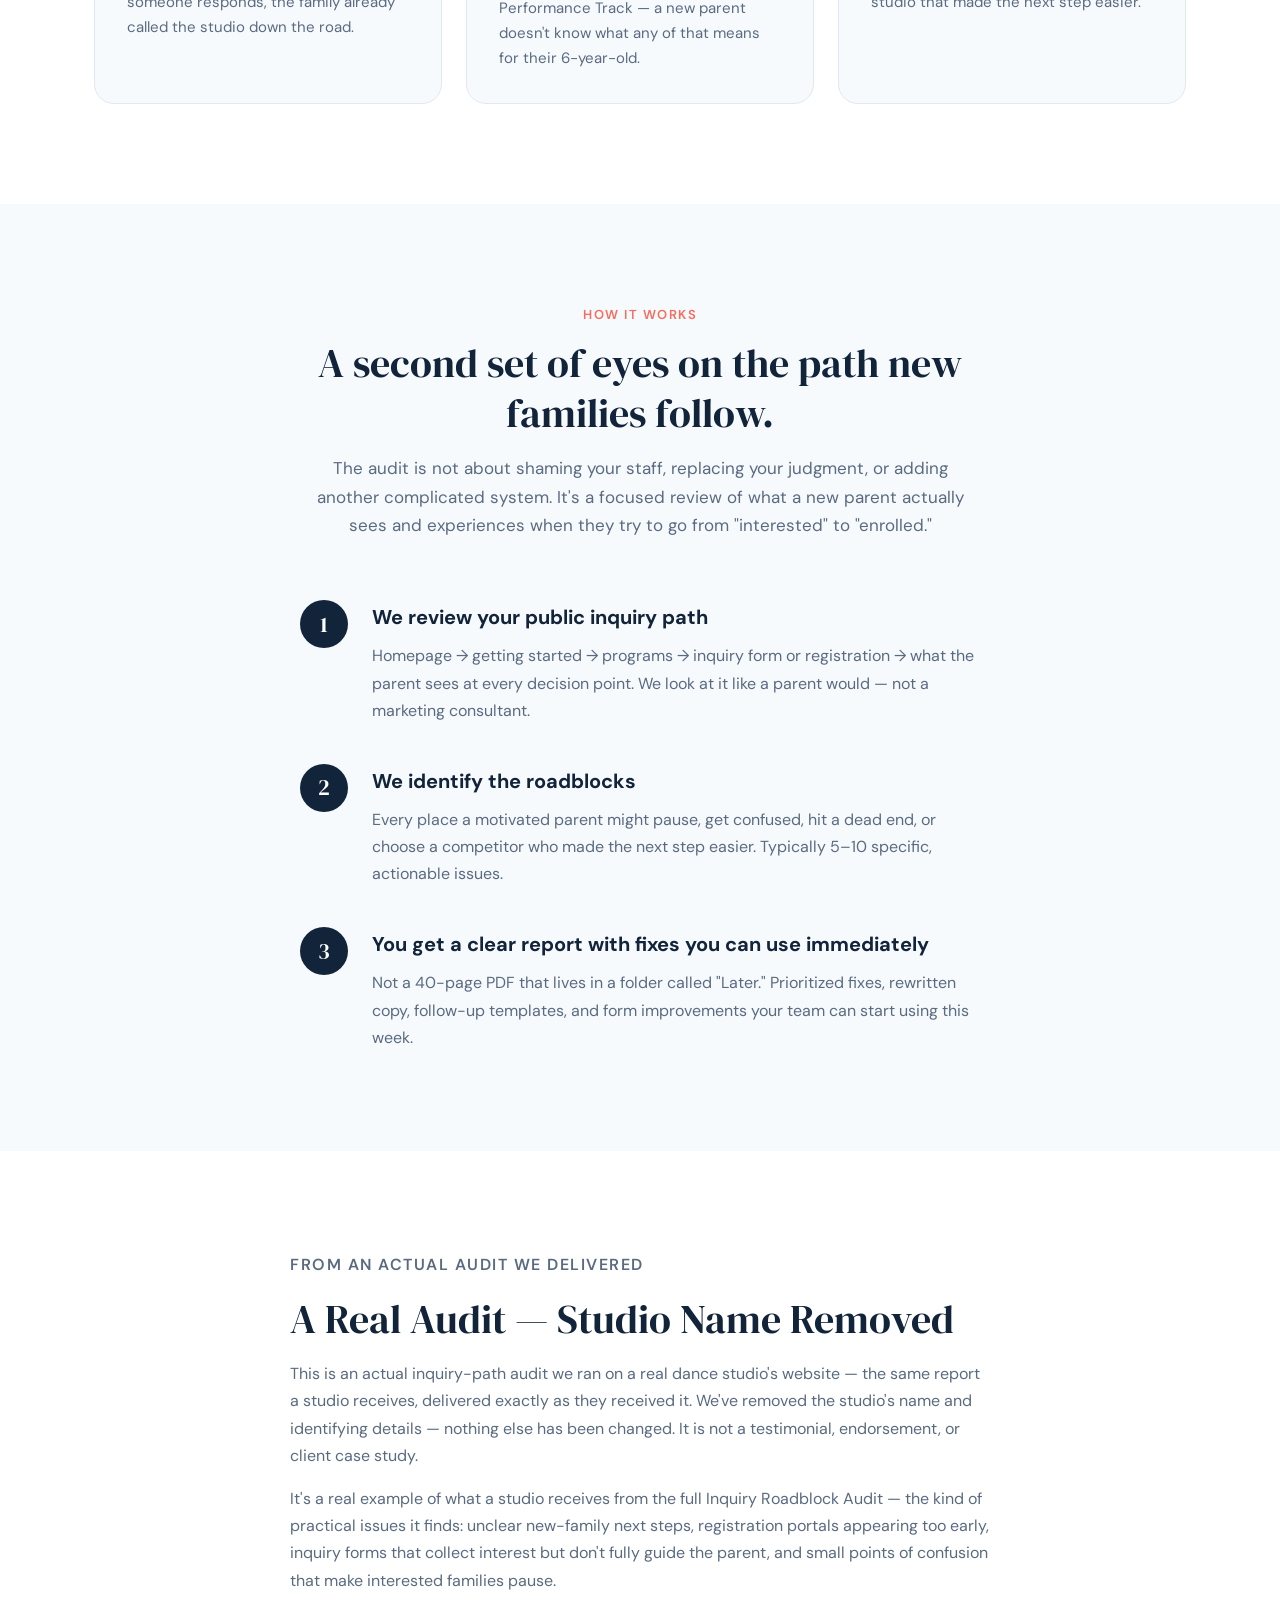
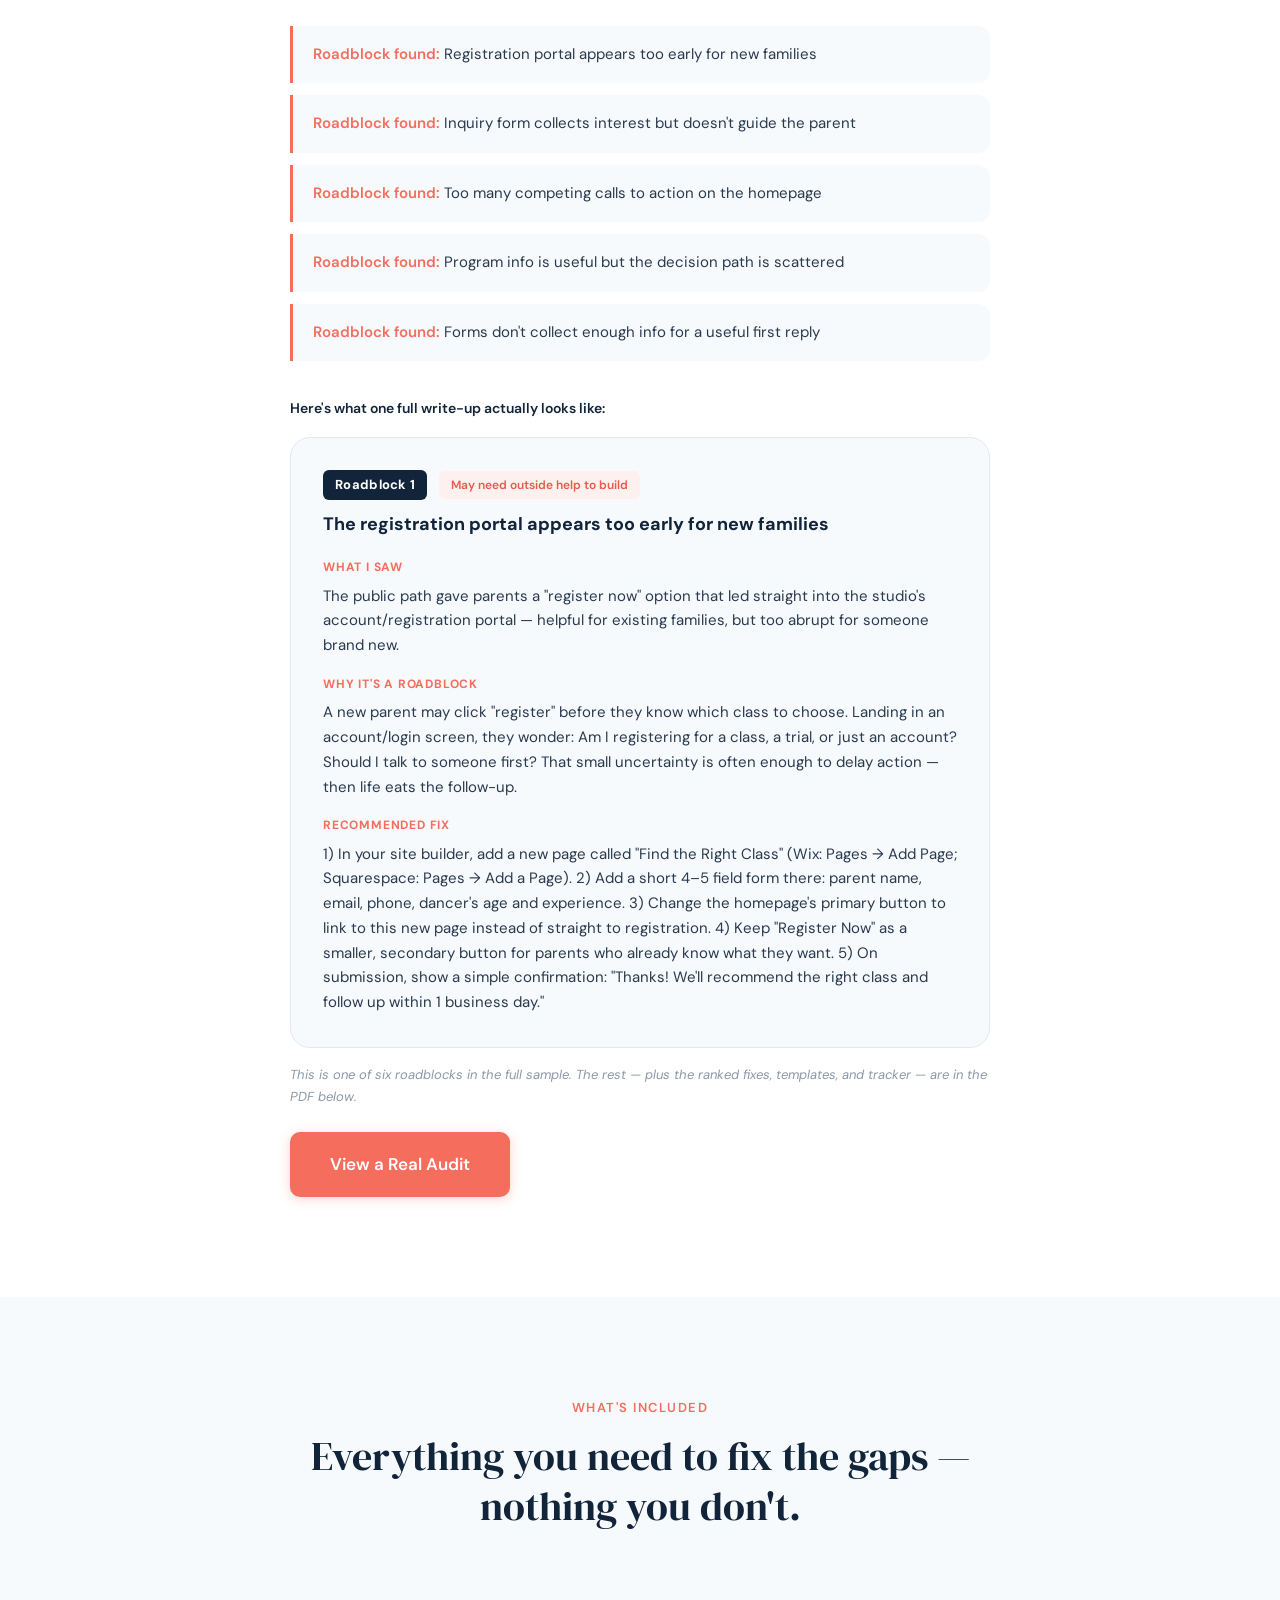
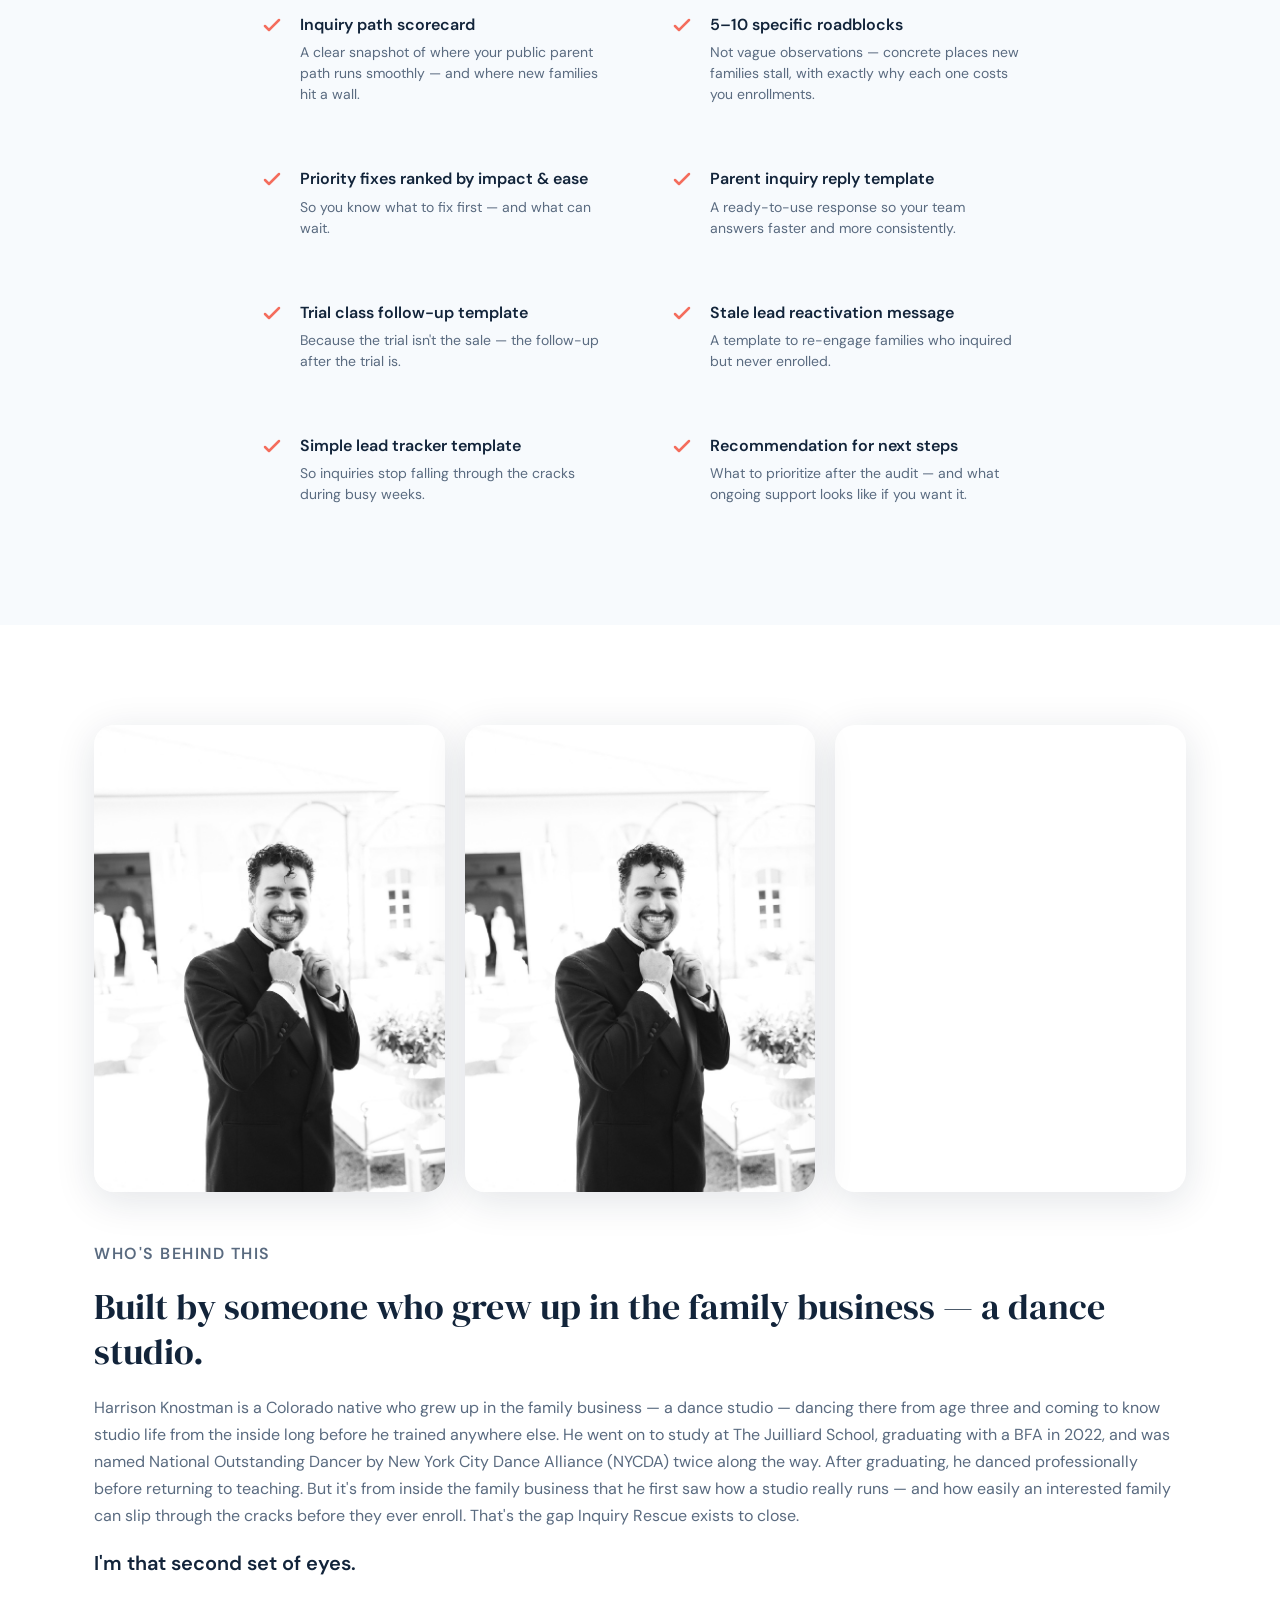
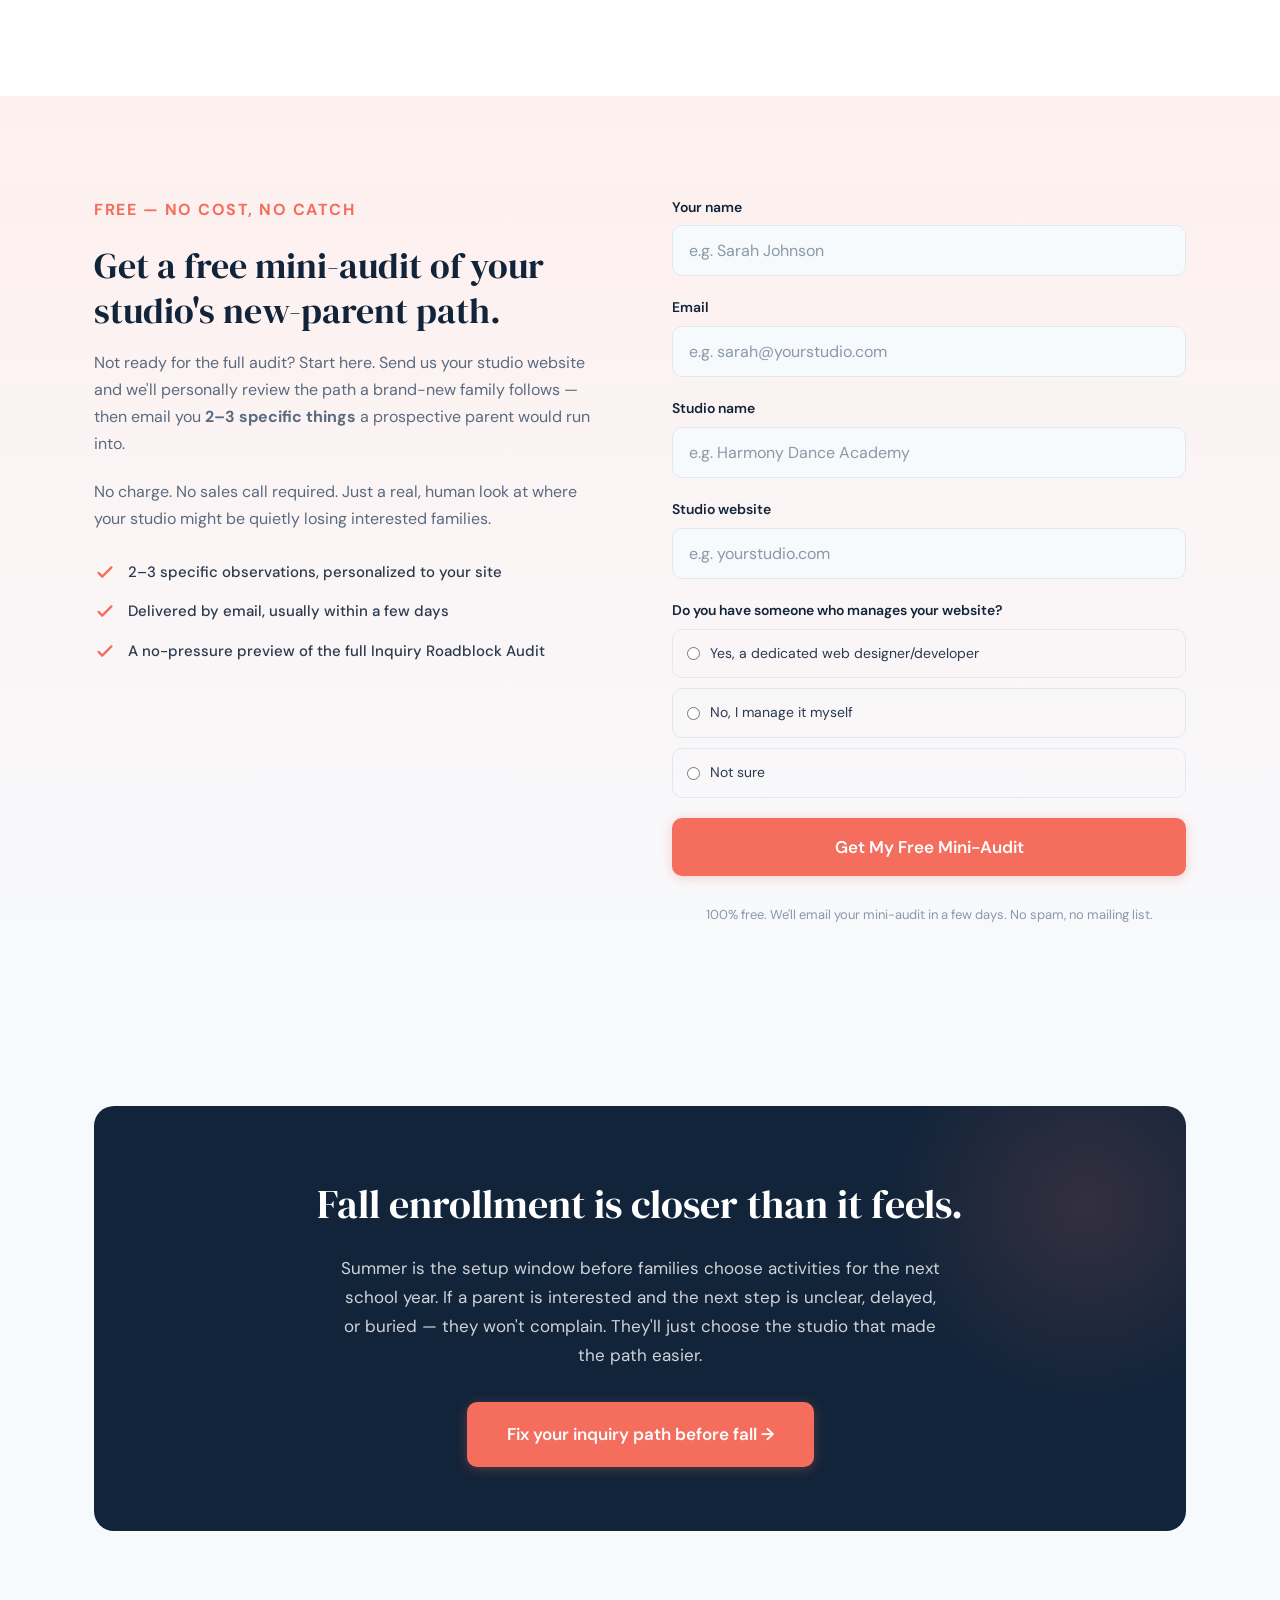
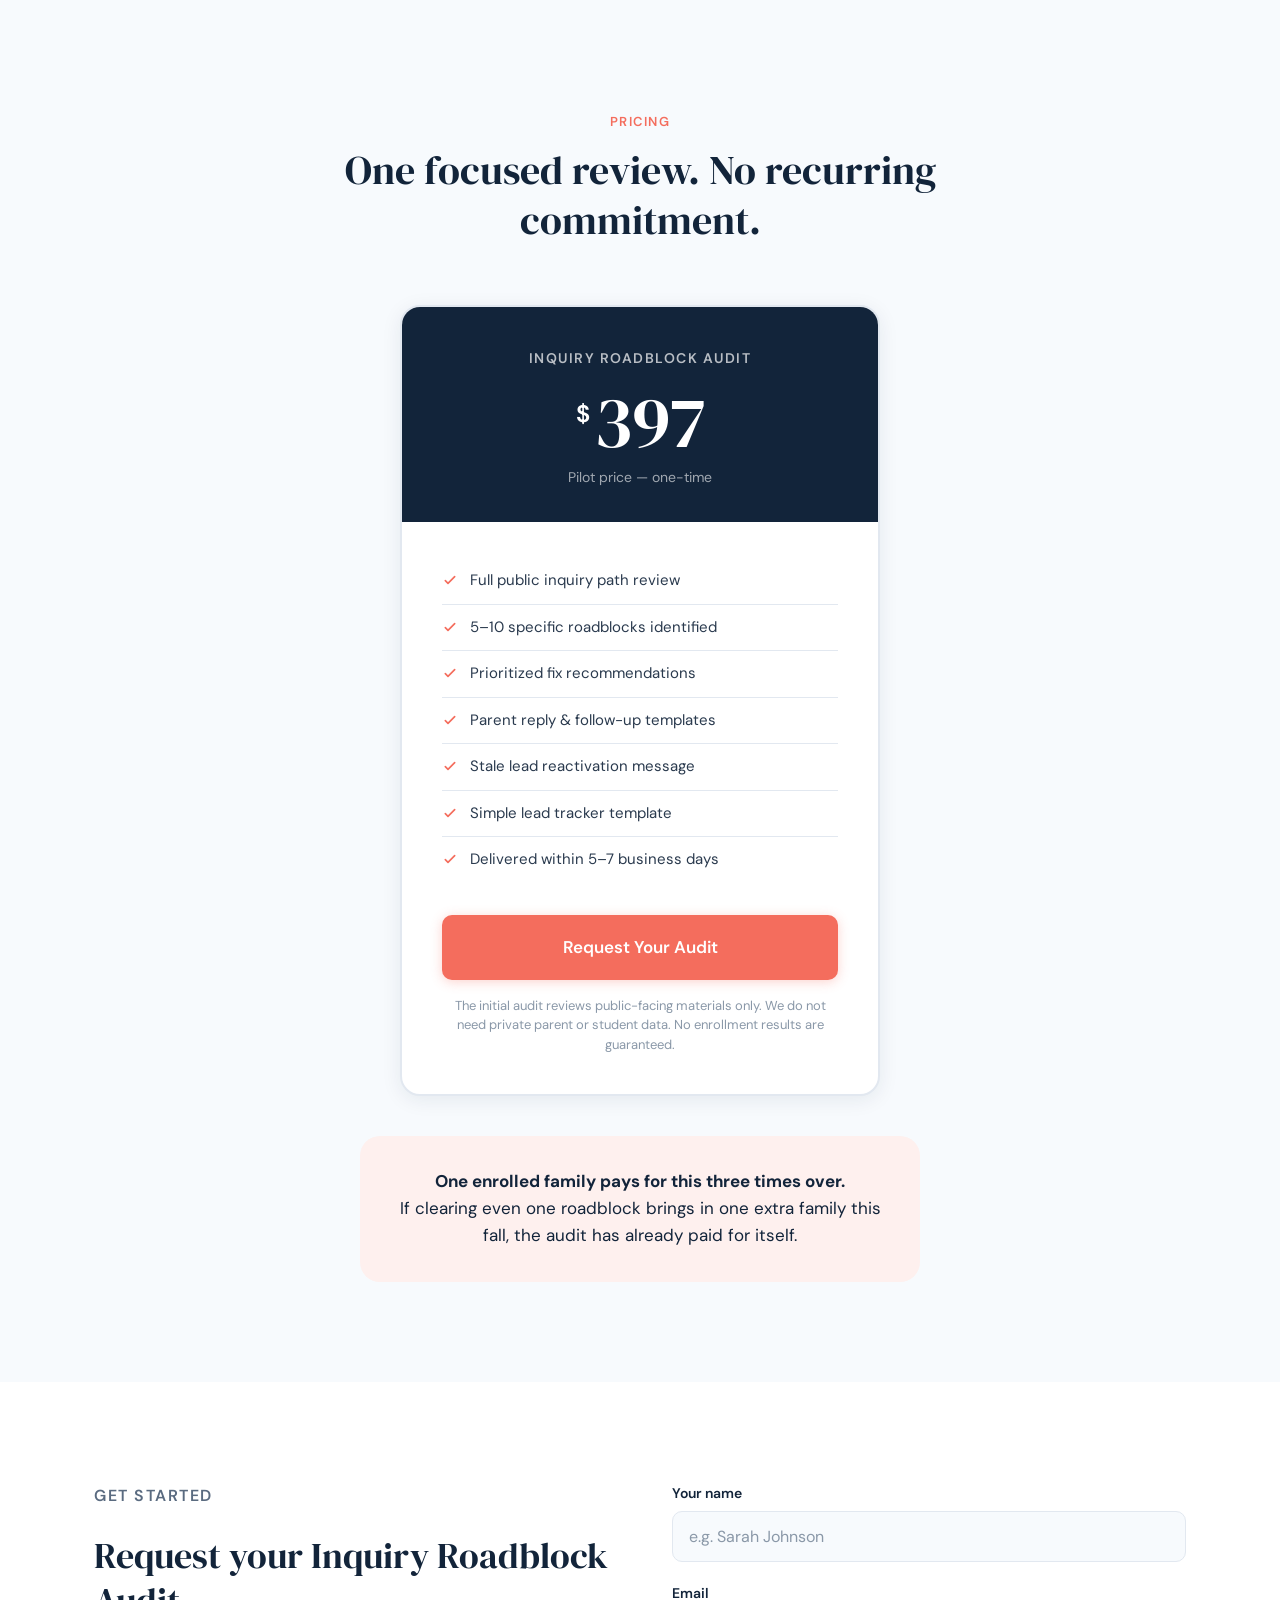
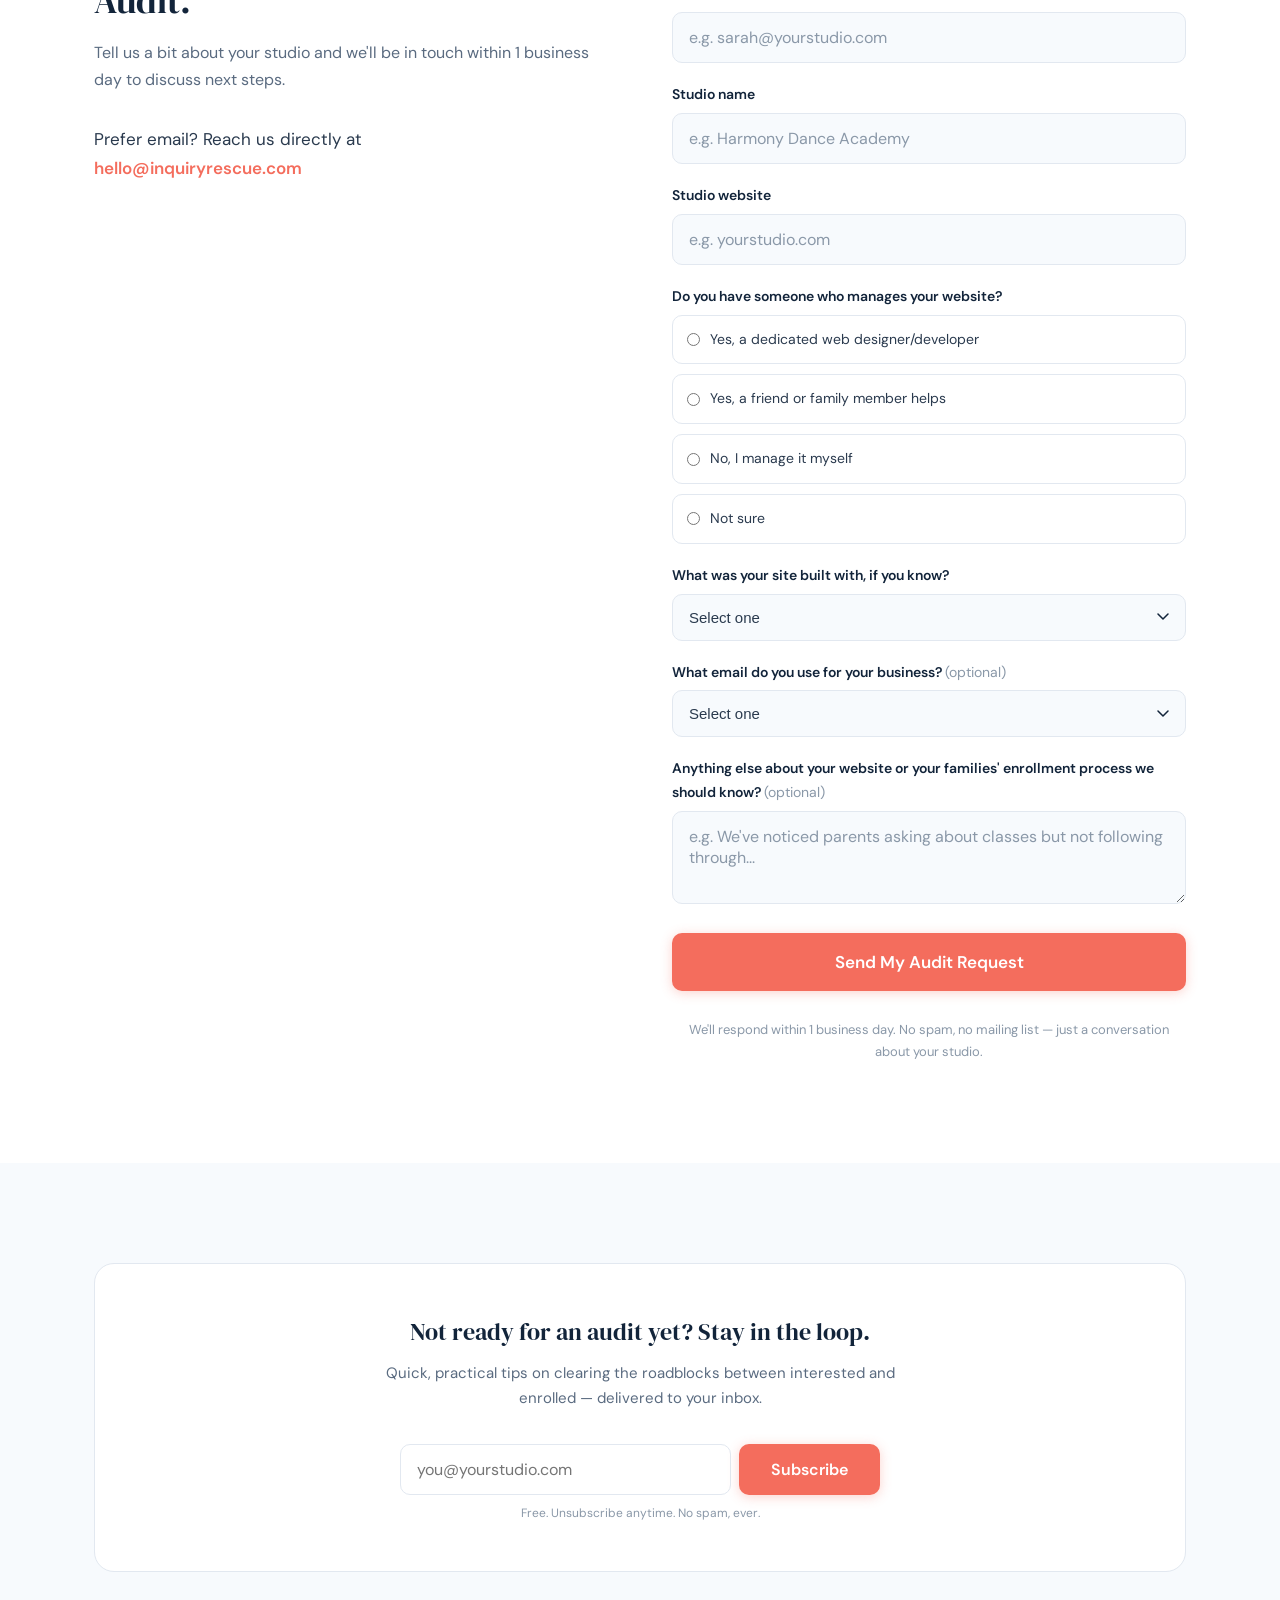
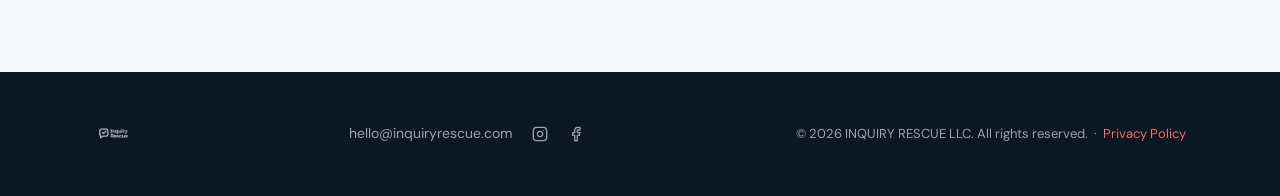
==== commit 60234837: "Nav label: Real Audit -> A Real Audit; fix faux-bold smearing on serif headings (font-weight 400)" ====
--- a/index.html
+++ b/index.html
@@ -45,7 +45,7 @@
       <div class="nav-links">
         <a href="#how-it-works">How It Works</a>
         <a href="#about">About</a>
-        <a href="#sample">Real Audit</a>
+        <a href="#sample">A Real Audit</a>
         <a href="#mini-audit">Free Mini-Audit</a>
         <a href="#pricing">Pricing</a>
         <a href="#contact" class="btn btn-nav">Request an Audit</a>
@@ -58,7 +58,7 @@
     <div class="mobile-menu">
       <a href="#how-it-works" onclick="document.body.classList.remove('menu-open')">How It Works</a>
       <a href="#about" onclick="document.body.classList.remove('menu-open')">About</a>
-      <a href="#sample" onclick="document.body.classList.remove('menu-open')">Real Audit</a>
+      <a href="#sample" onclick="document.body.classList.remove('menu-open')">A Real Audit</a>
       <a href="#mini-audit" onclick="document.body.classList.remove('menu-open')">Free Mini-Audit</a>
       <a href="#pricing" onclick="document.body.classList.remove('menu-open')">Pricing</a>
       <a href="#contact" class="btn btn-primary" onclick="document.body.classList.remove('menu-open')">Request an Audit</a>
--- a/styles.css
+++ b/styles.css
@@ -30,6 +30,10 @@
 
 html { scroll-behavior: smooth; }
 
+/* DM Serif Display ships at 400 only — without this, browsers synthesize
+   a faux bold on headings that smears/doubles the letterforms */
+h1, h2, .newsletter-text h3 { font-weight: 400; }
+
 body {
   font-family: var(--font-sans);
   font-size: 17px;
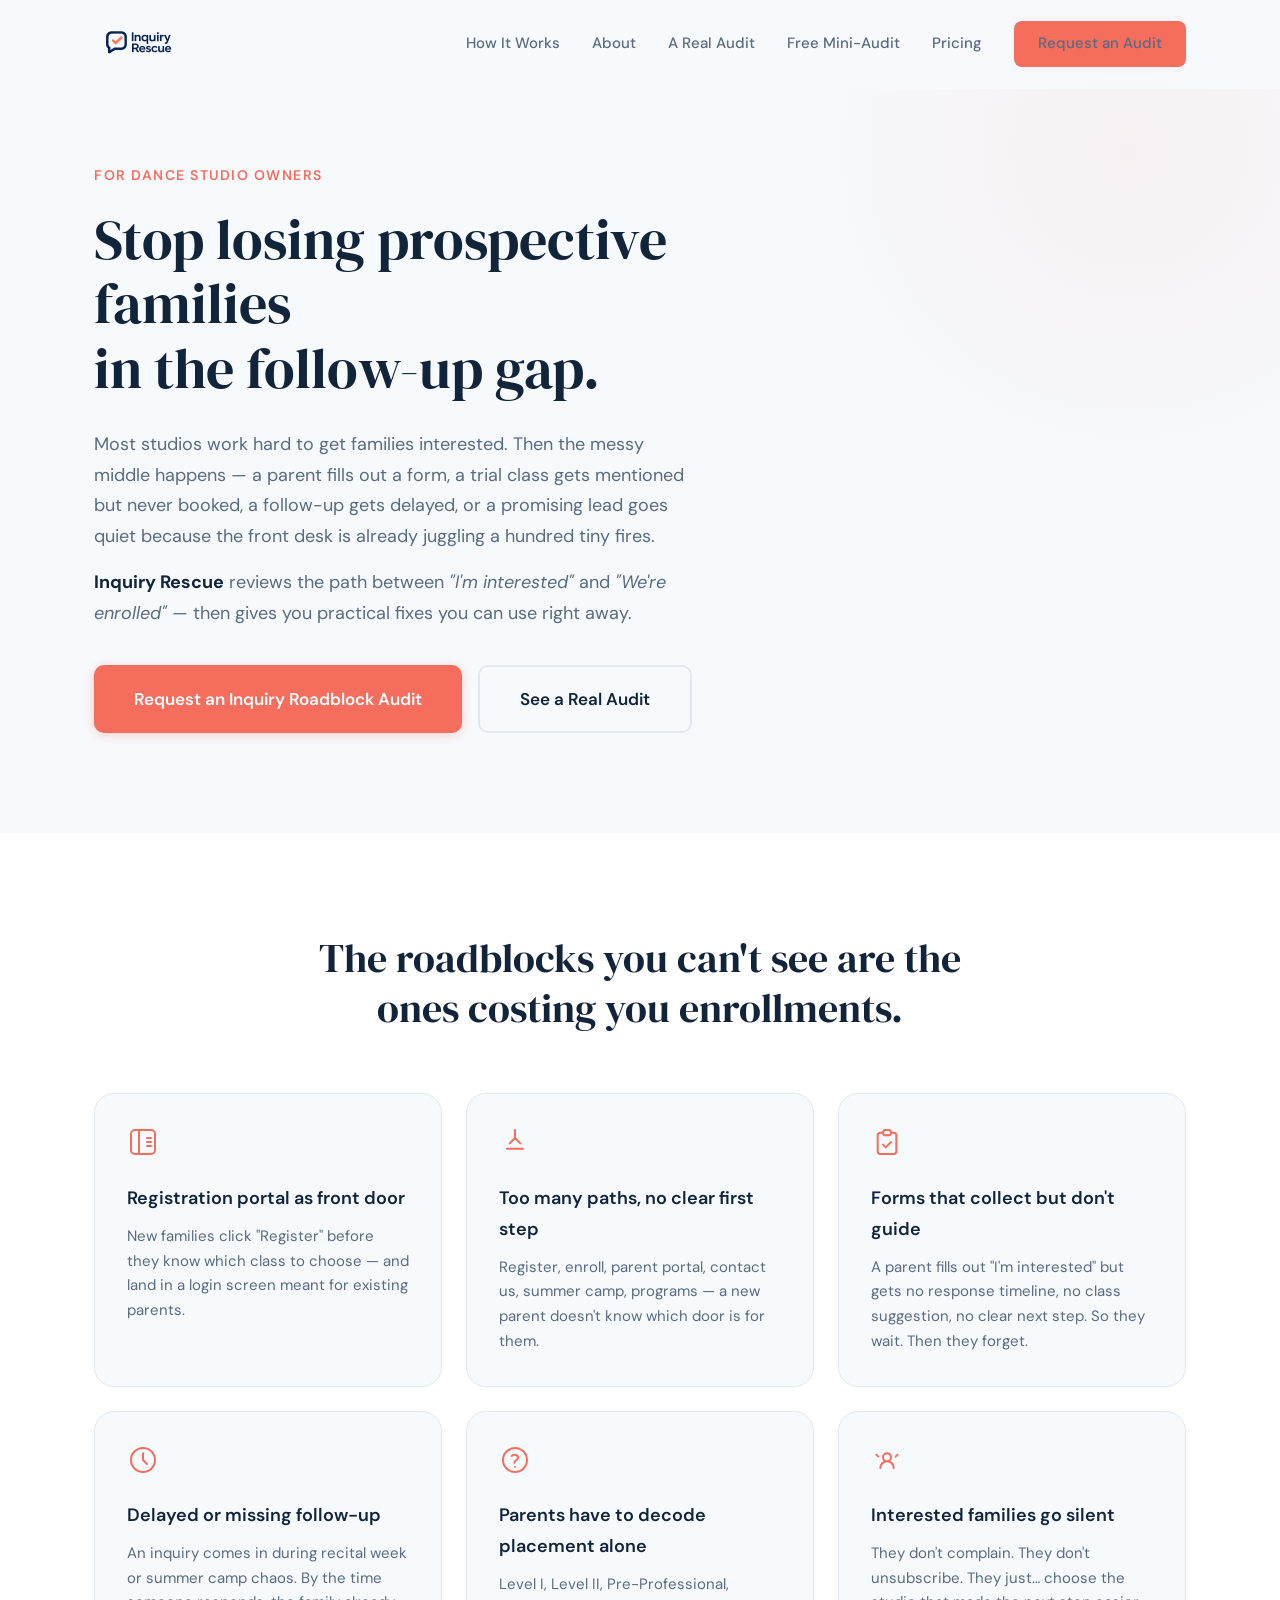
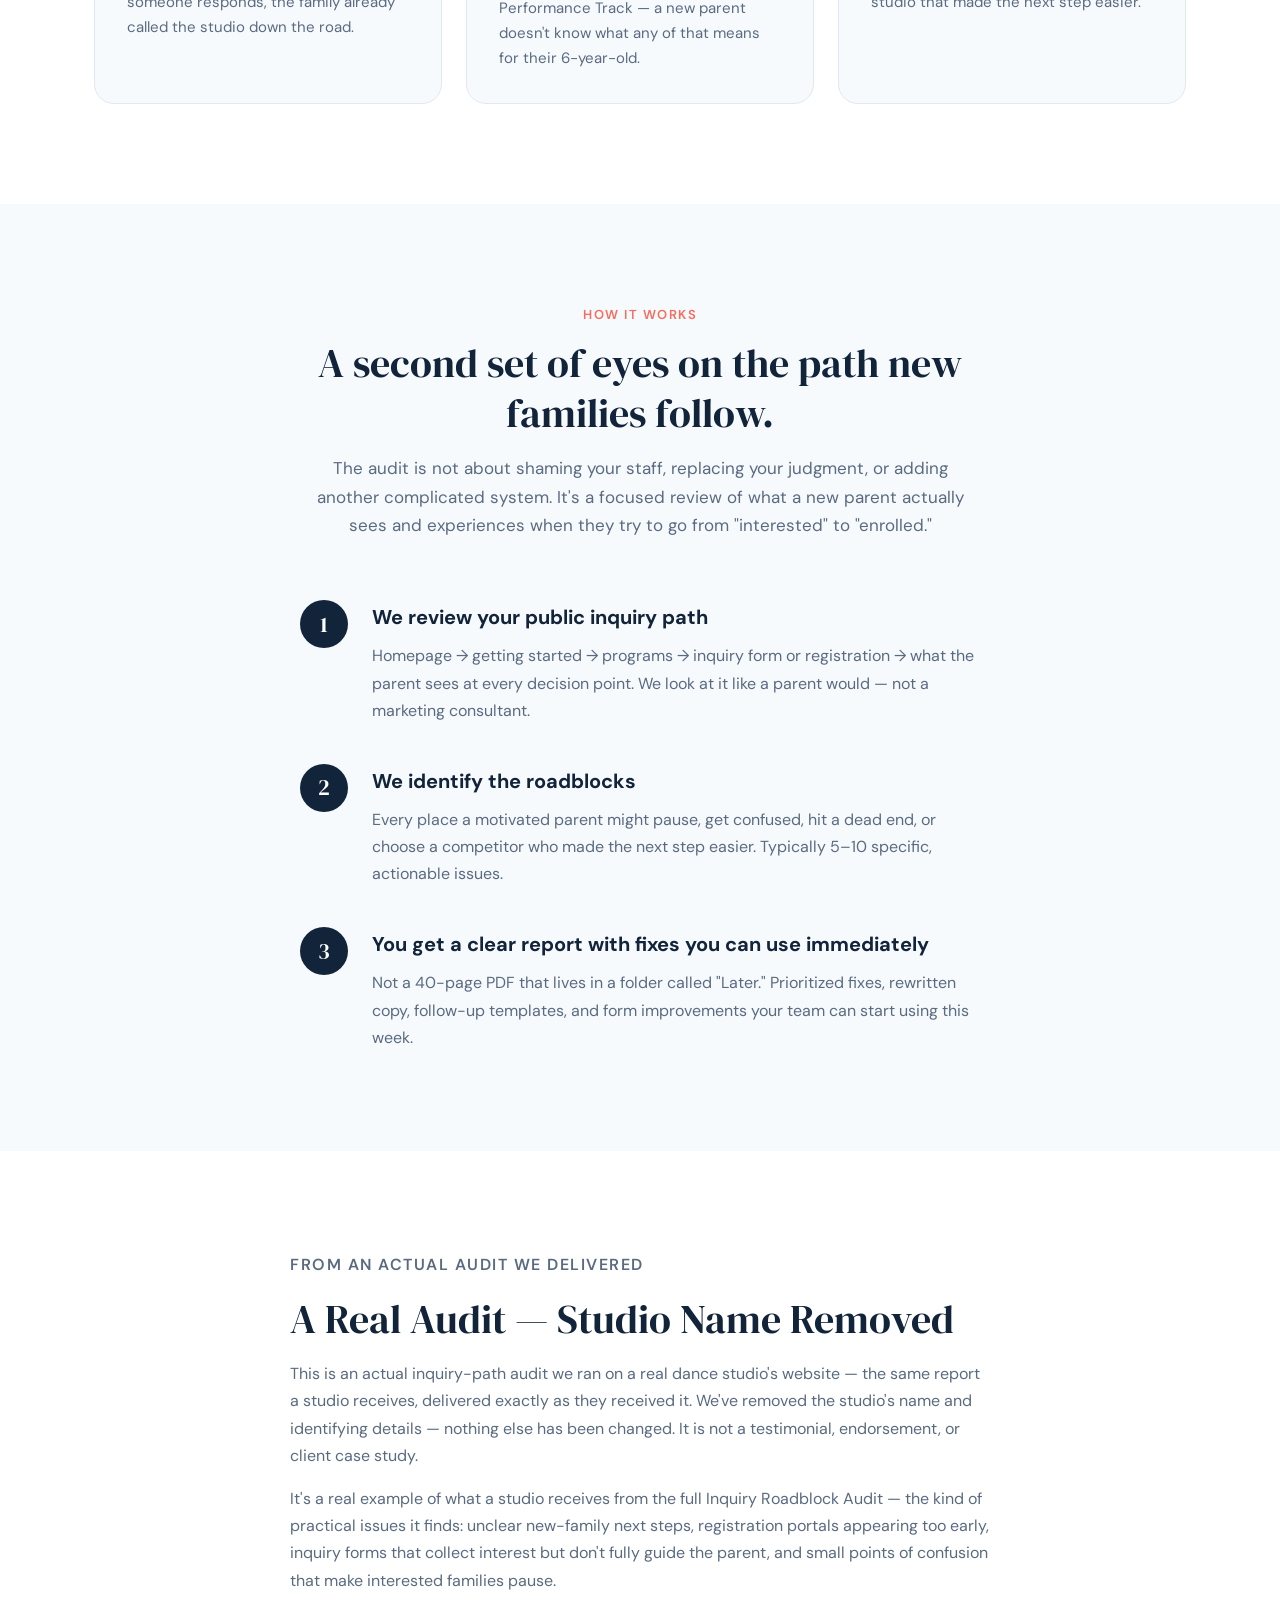
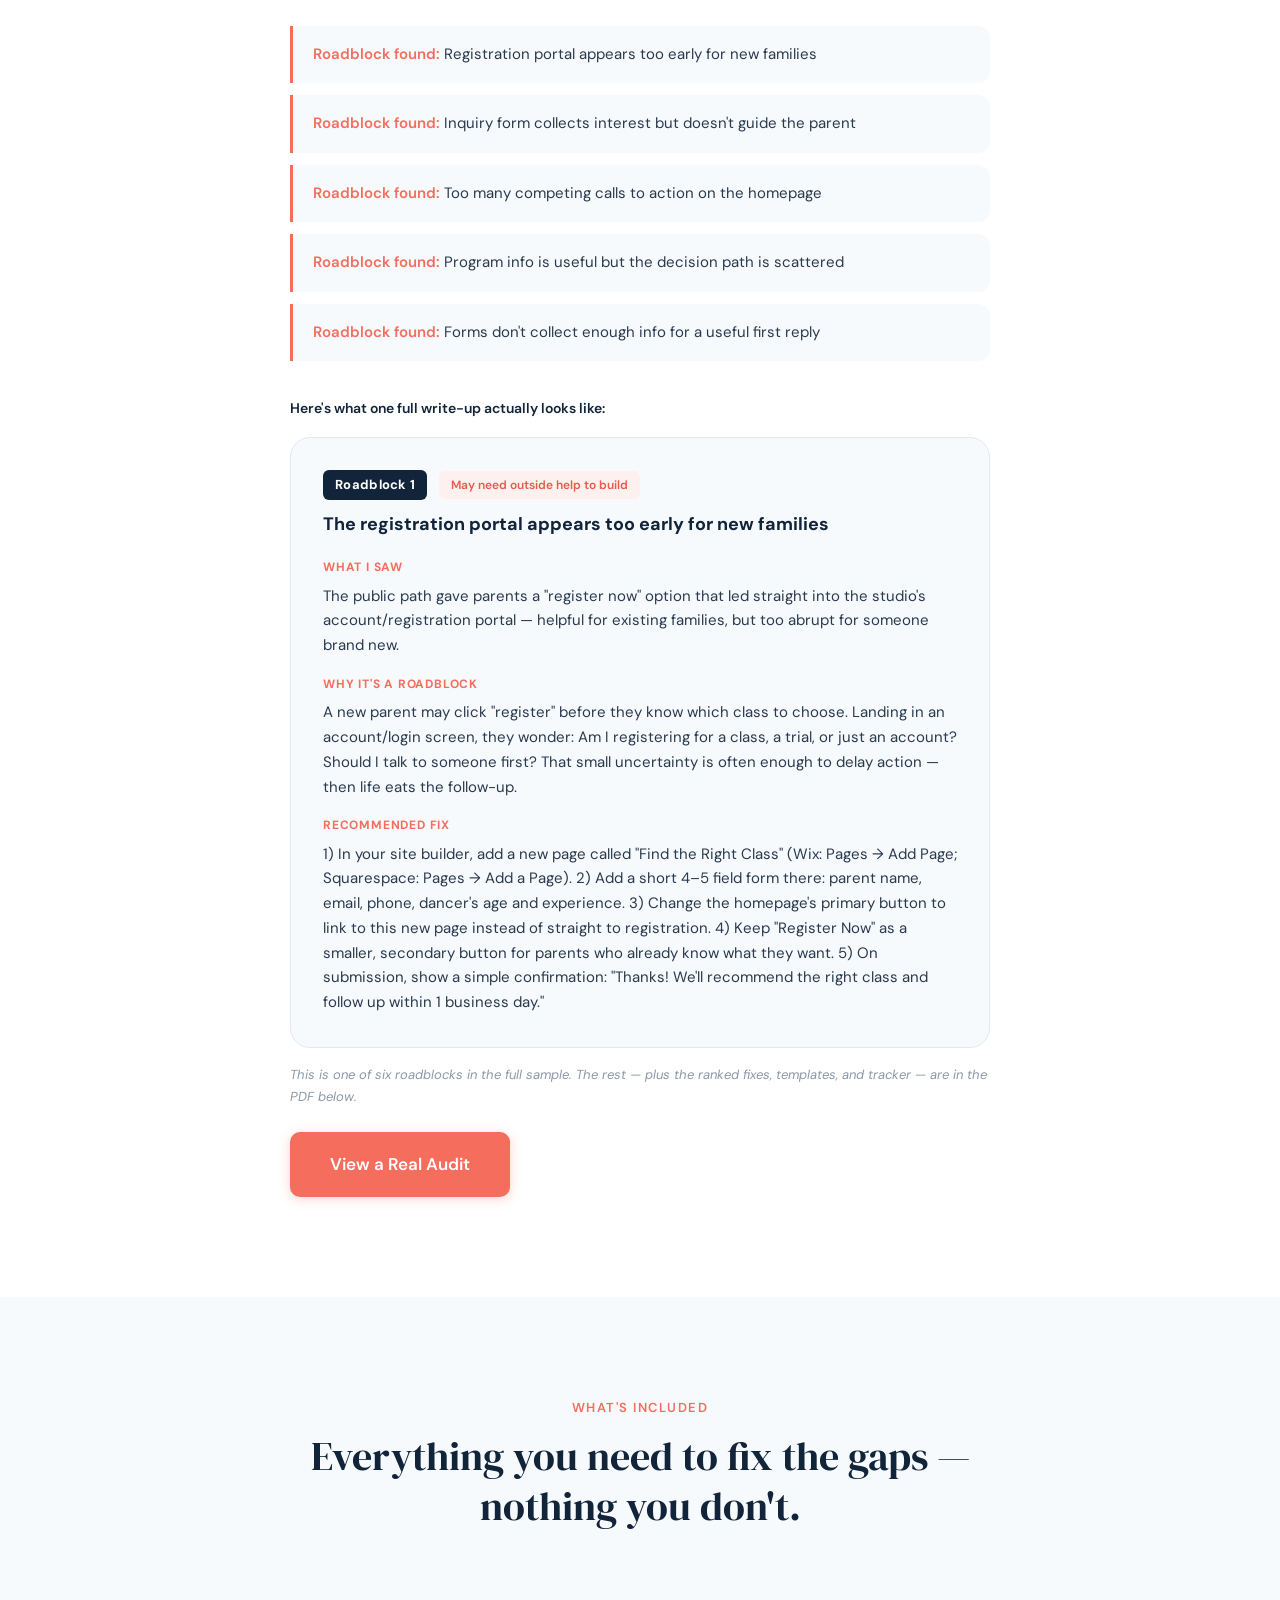
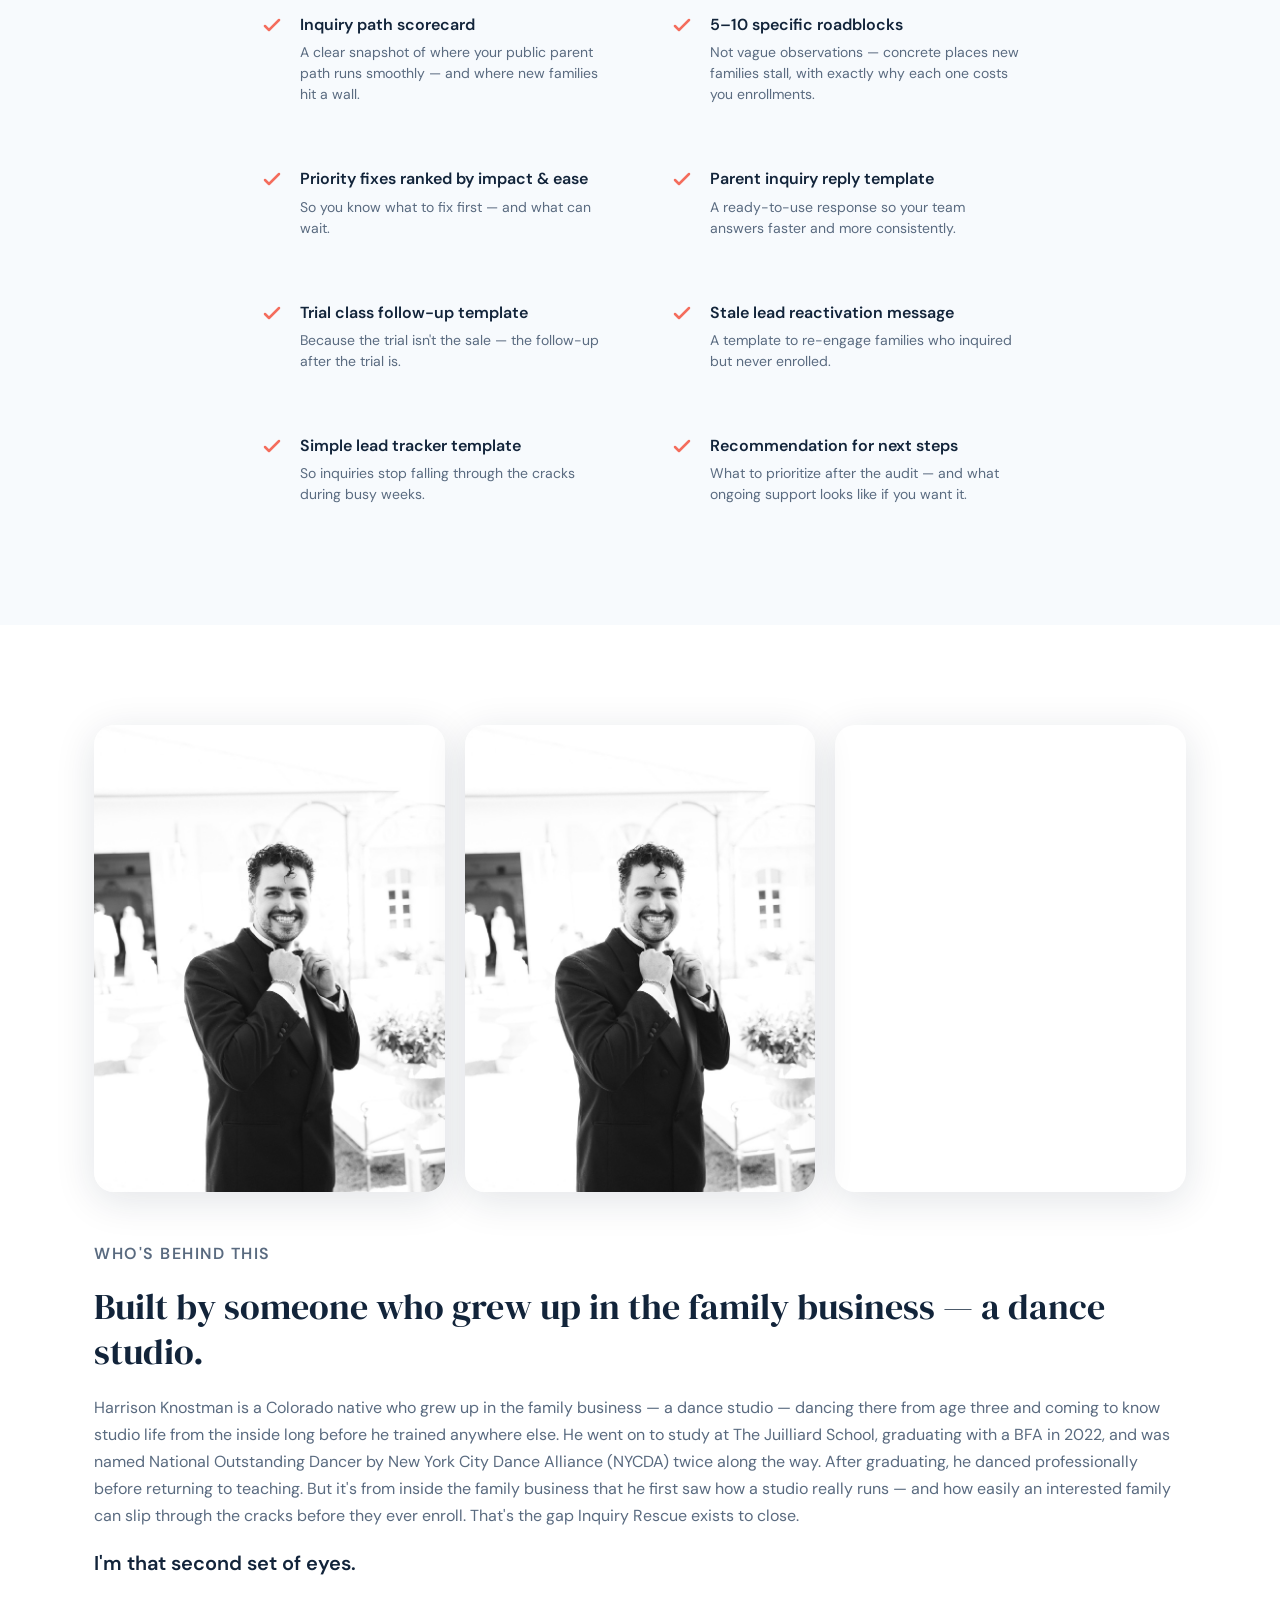
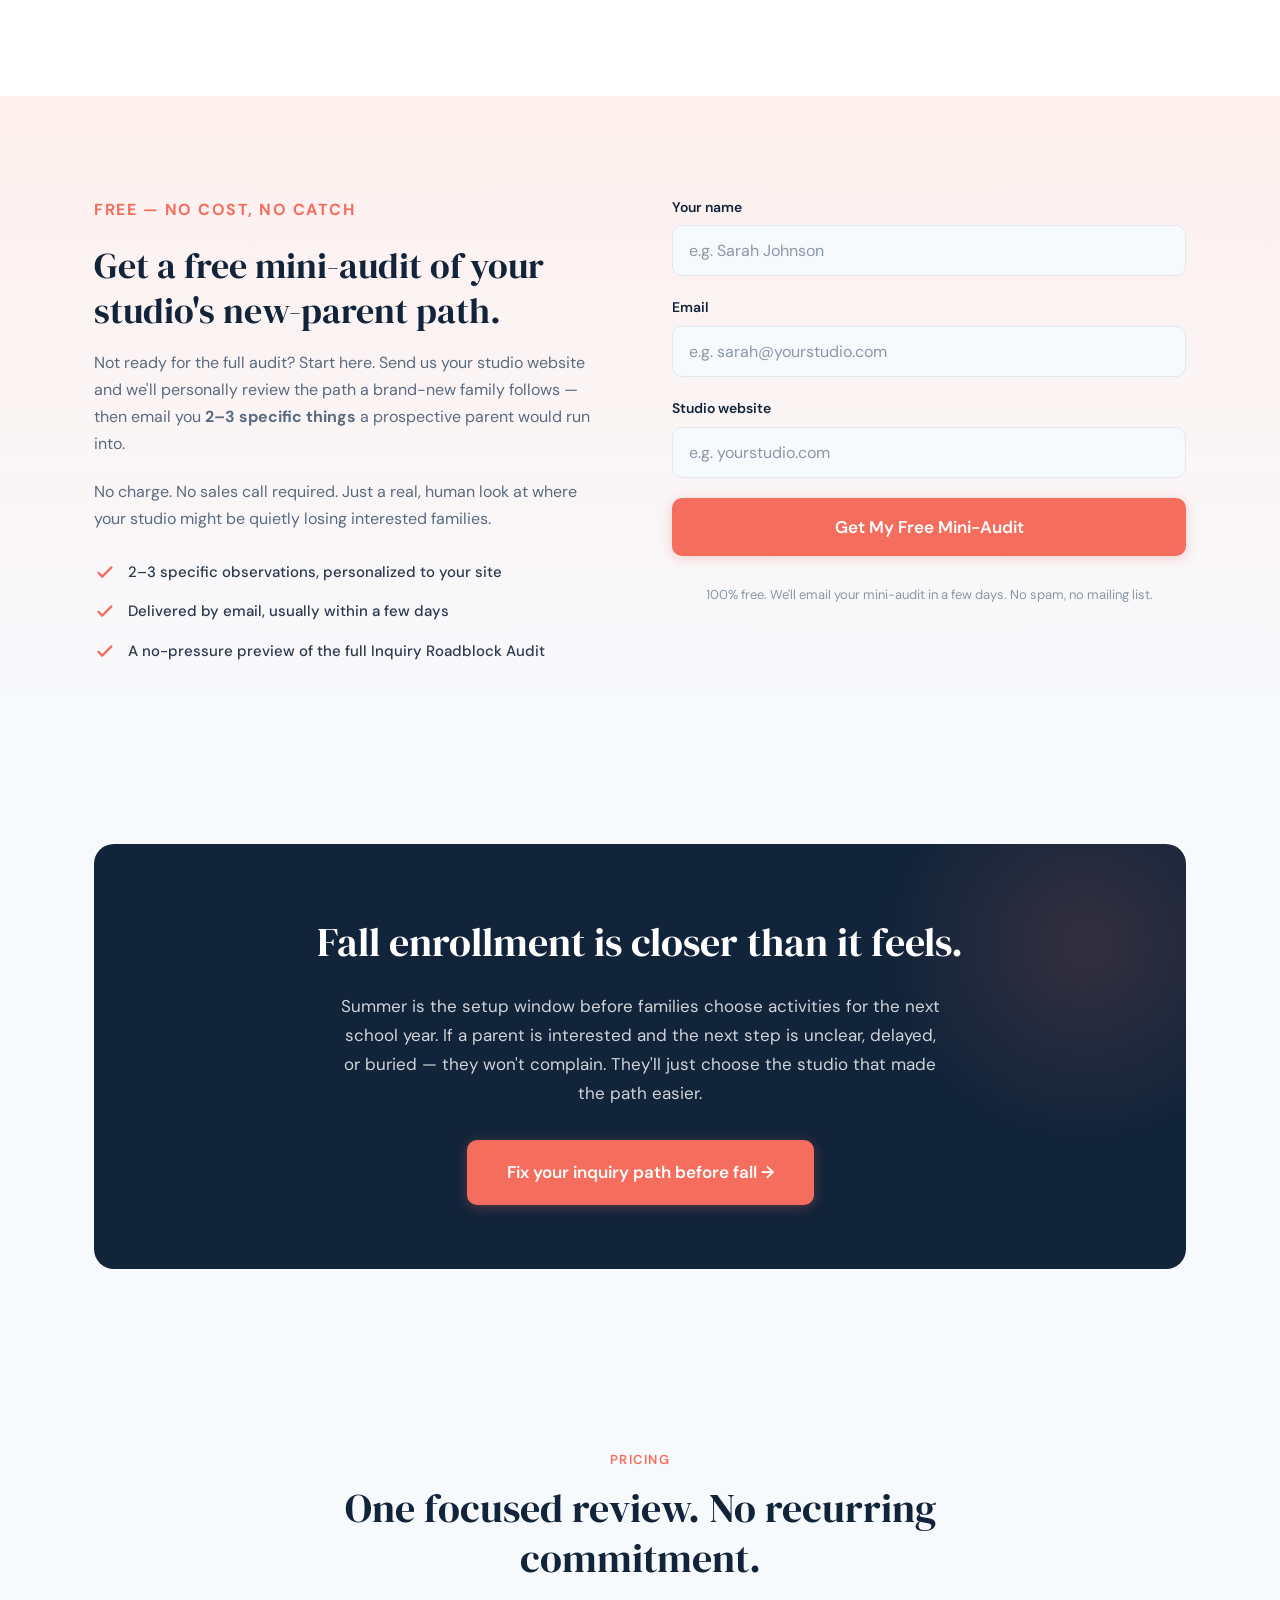
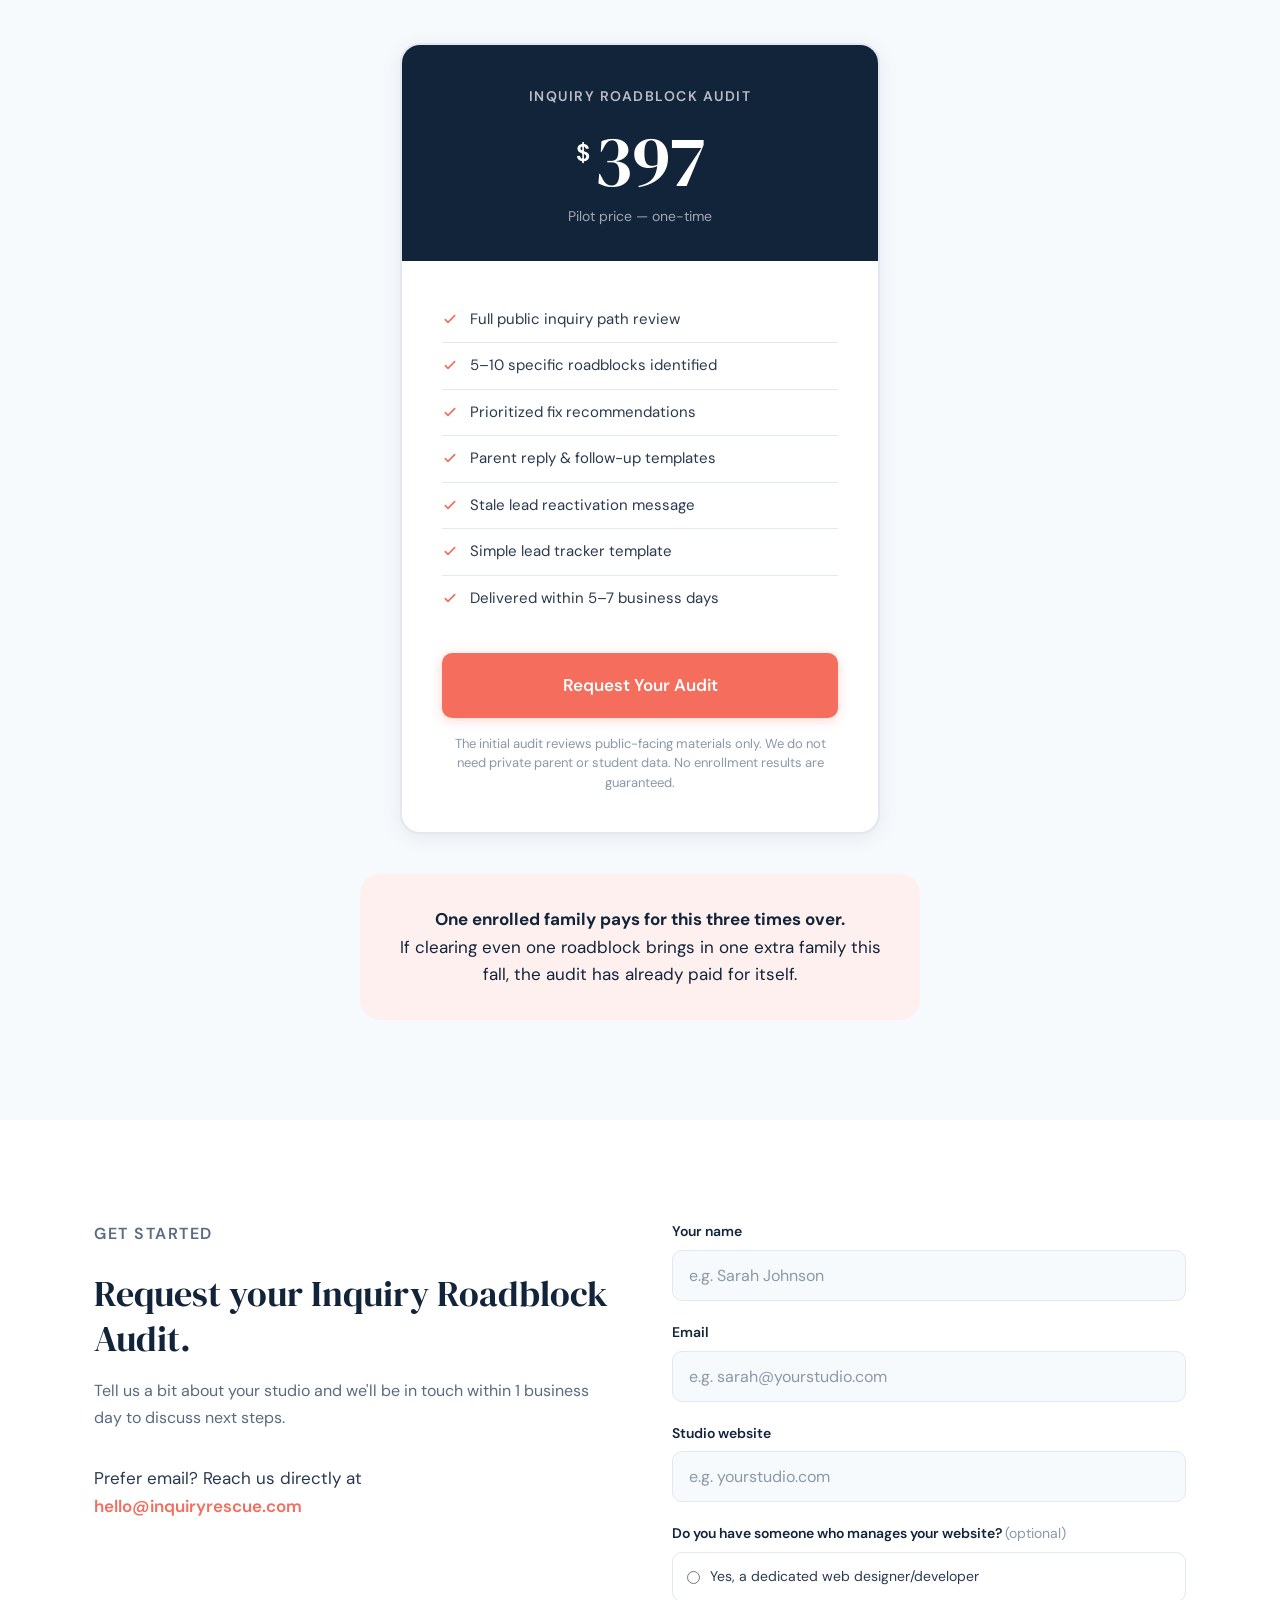
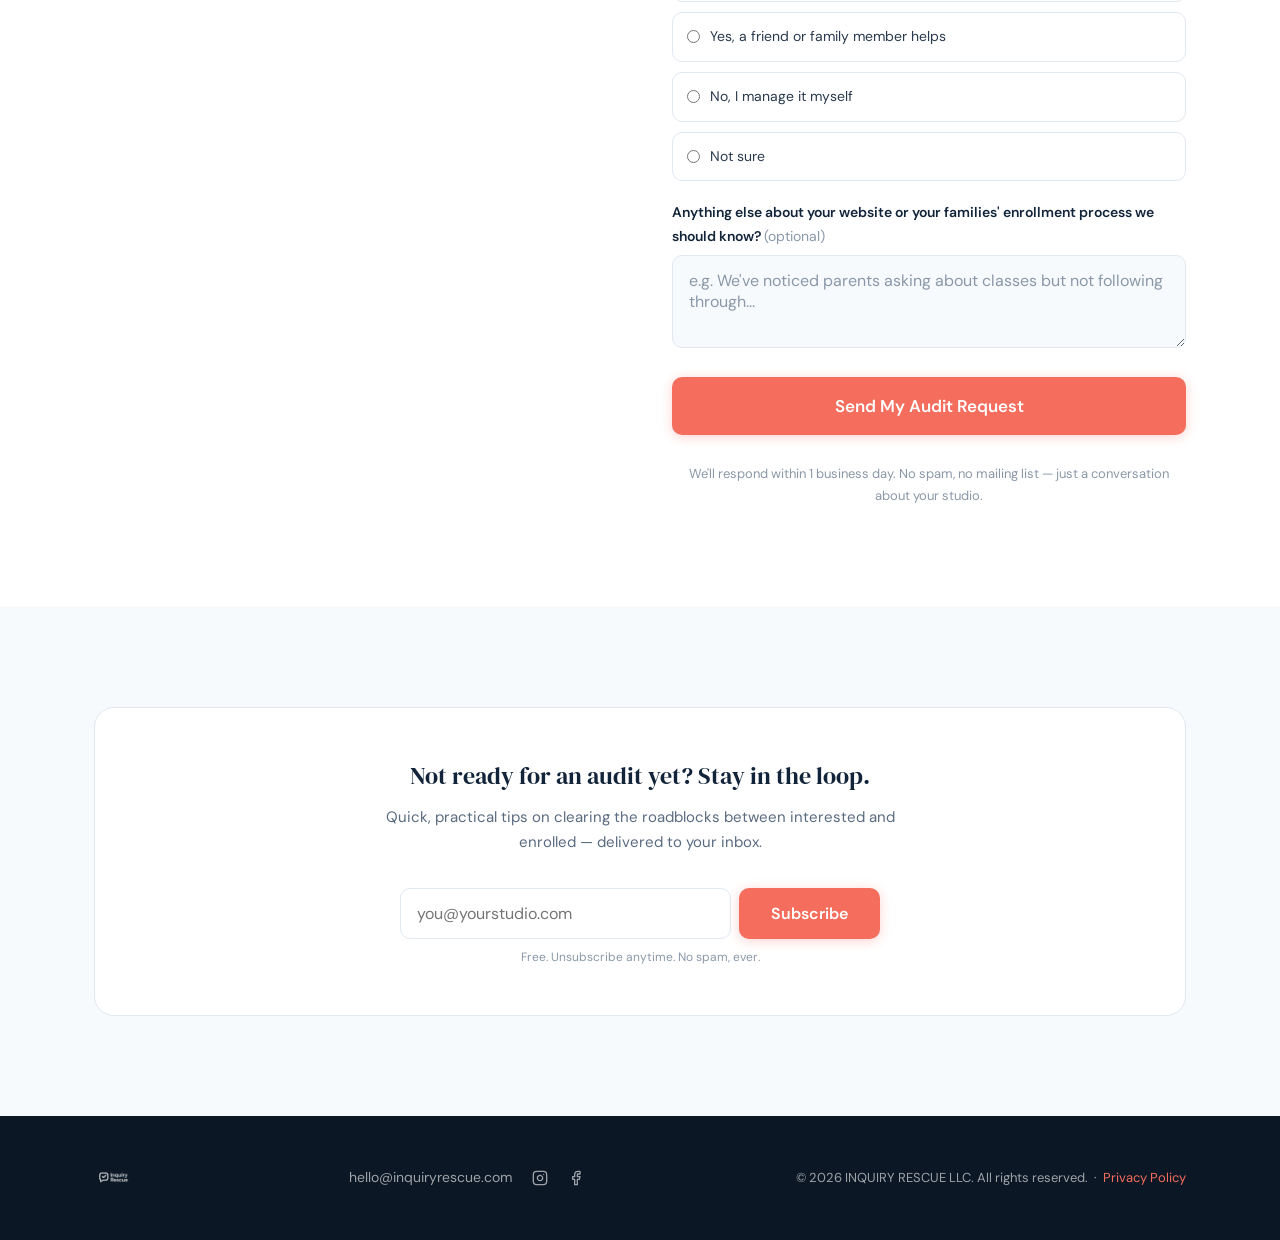
==== commit 1602c00a: "Slim down both forms: mini-audit to name/email/website; full audit drops studio name + platform/emai" ====
--- a/index.html
+++ b/index.html
@@ -330,29 +330,8 @@
               <input type="email" id="ma-email" name="email" required placeholder="e.g. sarah@yourstudio.com">
             </div>
             <div class="form-group">
-              <label for="ma-studio">Studio name</label>
-              <input type="text" id="ma-studio" name="studio" required placeholder="e.g. Harmony Dance Academy">
-            </div>
-            <div class="form-group">
               <label for="ma-website">Studio website</label>
               <input type="text" id="ma-website" name="website" required placeholder="e.g. yourstudio.com" pattern="^(https?:\/\/)?[a-zA-Z0-9]([a-zA-Z0-9\-]{0,61}[a-zA-Z0-9])?(\.[a-zA-Z0-9]([a-zA-Z0-9\-]{0,61}[a-zA-Z0-9])?)+.*$" title="Enter your website, e.g. yourstudio.com">
-            </div>
-            <div class="form-group">
-              <label>Do you have someone who manages your website?</label>
-              <div class="form-radio-group">
-                <div class="form-radio-option">
-                  <input type="radio" id="ma-web-help-yes" name="web_help" value="Yes, a dedicated web designer/developer" required>
-                  <label for="ma-web-help-yes">Yes, a dedicated web designer/developer</label>
-                </div>
-                <div class="form-radio-option">
-                  <input type="radio" id="ma-web-help-diy" name="web_help" value="No, I manage it myself">
-                  <label for="ma-web-help-diy">No, I manage it myself</label>
-                </div>
-                <div class="form-radio-option">
-                  <input type="radio" id="ma-web-help-unsure" name="web_help" value="Not sure">
-                  <label for="ma-web-help-unsure">Not sure</label>
-                </div>
-              </div>
             </div>
             <input type="hidden" name="_subject" value="New FREE Mini-Audit Request">
             <input type="hidden" name="_captcha" value="false">
@@ -442,18 +421,14 @@
               <input type="email" id="email" name="email" required placeholder="e.g. sarah@yourstudio.com">
             </div>
             <div class="form-group">
-              <label for="studio">Studio name</label>
-              <input type="text" id="studio" name="studio" required placeholder="e.g. Harmony Dance Academy">
-            </div>
-            <div class="form-group">
               <label for="website">Studio website</label>
               <input type="text" id="website" name="website" placeholder="e.g. yourstudio.com" pattern="^(https?:\/\/)?[a-zA-Z0-9]([a-zA-Z0-9\-]{0,61}[a-zA-Z0-9])?(\.[a-zA-Z0-9]([a-zA-Z0-9\-]{0,61}[a-zA-Z0-9])?)+.*$" title="Enter your website, e.g. yourstudio.com">
             </div>
             <div class="form-group">
-              <label>Do you have someone who manages your website?</label>
+              <label>Do you have someone who manages your website? <span class="optional">(optional)</span></label>
               <div class="form-radio-group">
                 <div class="form-radio-option">
-                  <input type="radio" id="web-help-designer" name="web_help" value="Yes, a dedicated web designer/developer" required>
+                  <input type="radio" id="web-help-designer" name="web_help" value="Yes, a dedicated web designer/developer">
                   <label for="web-help-designer">Yes, a dedicated web designer/developer</label>
                 </div>
                 <div class="form-radio-option">
@@ -469,27 +444,6 @@
                   <label for="web-help-unsure">Not sure</label>
                 </div>
               </div>
-            </div>
-            <div class="form-group">
-              <label for="platform">What was your site built with, if you know?</label>
-              <select id="platform" name="platform" required>
-                <option value="" disabled selected>Select one</option>
-                <option value="Wix">Wix</option>
-                <option value="Squarespace">Squarespace</option>
-                <option value="DanceStudio-Pro / Jackrabbit (studio software's built-in site)">DanceStudio-Pro / Jackrabbit (studio software's built-in site)</option>
-                <option value="Custom-built">Custom-built</option>
-                <option value="Not sure">Not sure</option>
-              </select>
-            </div>
-            <div class="form-group">
-              <label for="email-platform">What email do you use for your business? <span class="optional">(optional)</span></label>
-              <select id="email-platform" name="email_platform">
-                <option value="" disabled selected>Select one</option>
-                <option value="Gmail / Google Workspace">Gmail / Google Workspace</option>
-                <option value="Outlook / Microsoft 365">Outlook / Microsoft 365</option>
-                <option value="Apple Mail / iCloud">Apple Mail / iCloud</option>
-                <option value="Other / Not sure">Other / Not sure</option>
-              </select>
             </div>
             <div class="form-group">
               <label for="message">Anything else about your website or your families' enrollment process we should know? <span class="optional">(optional)</span></label>
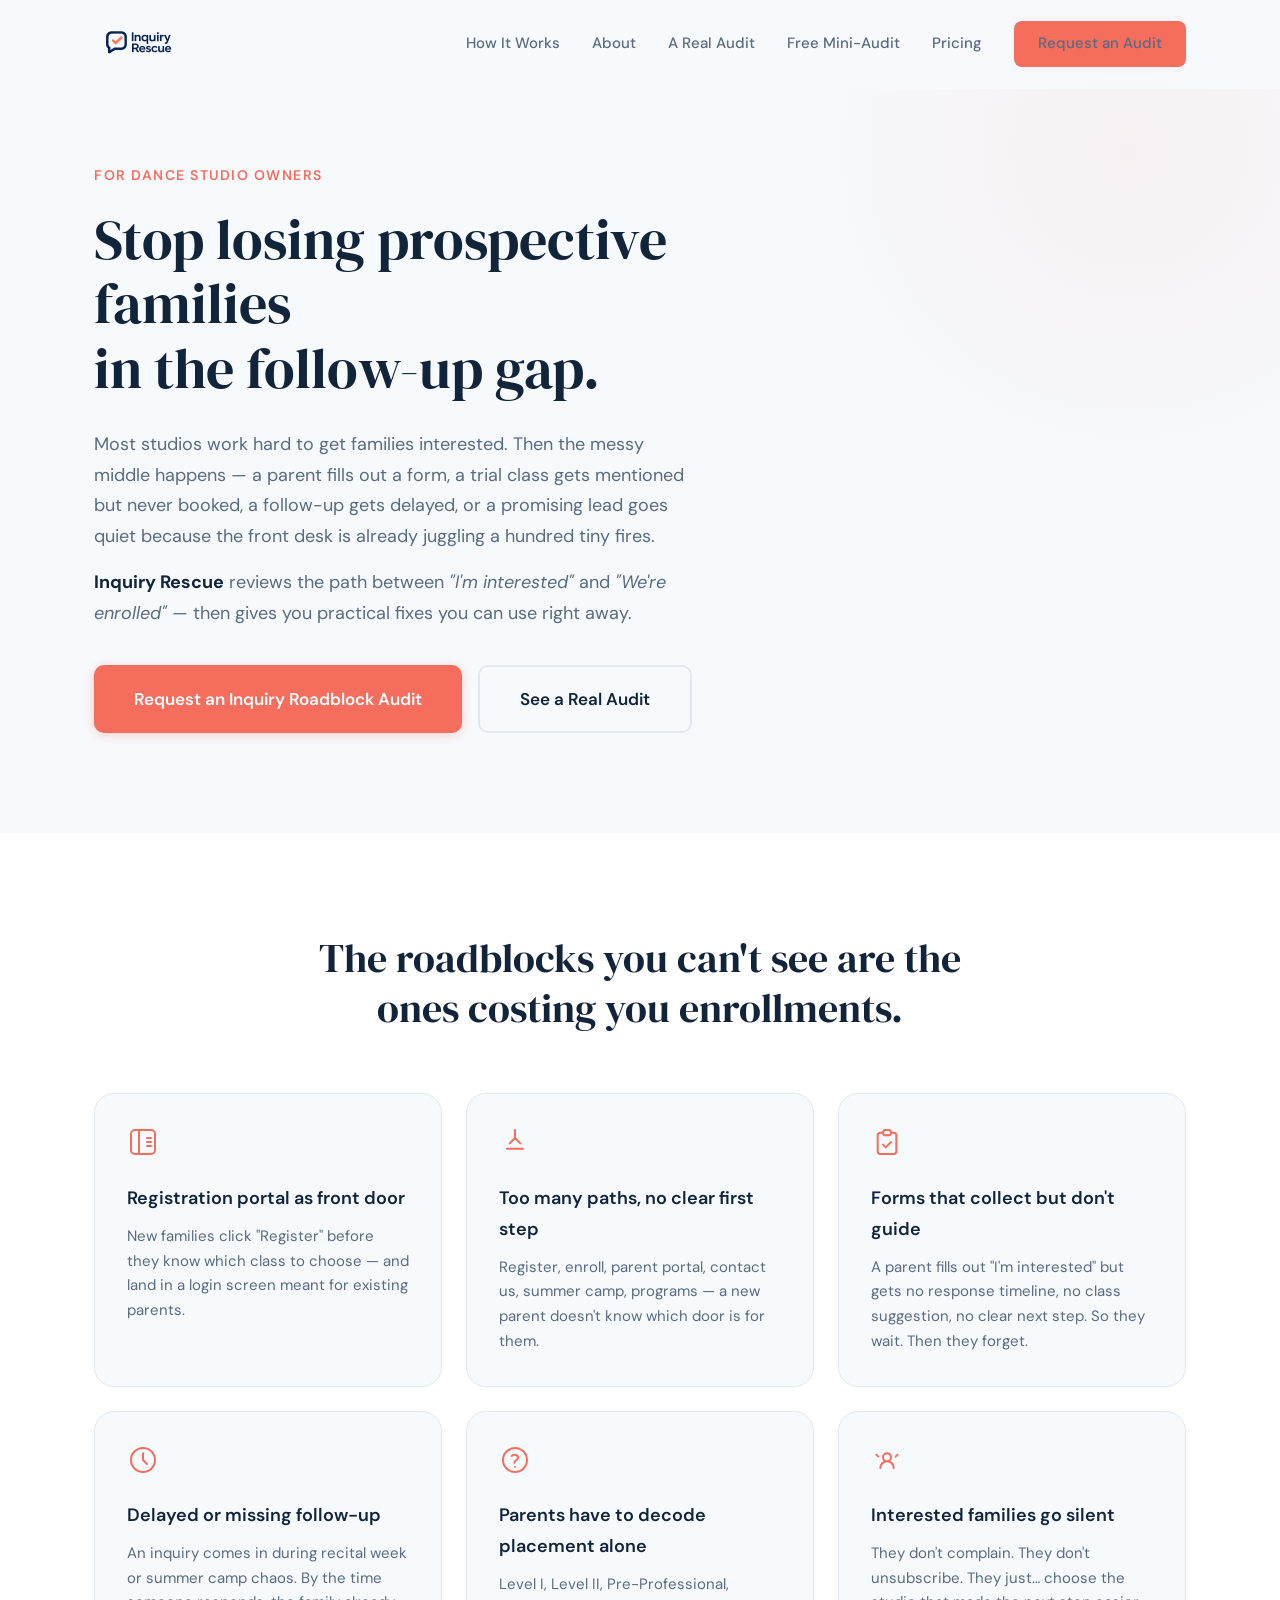
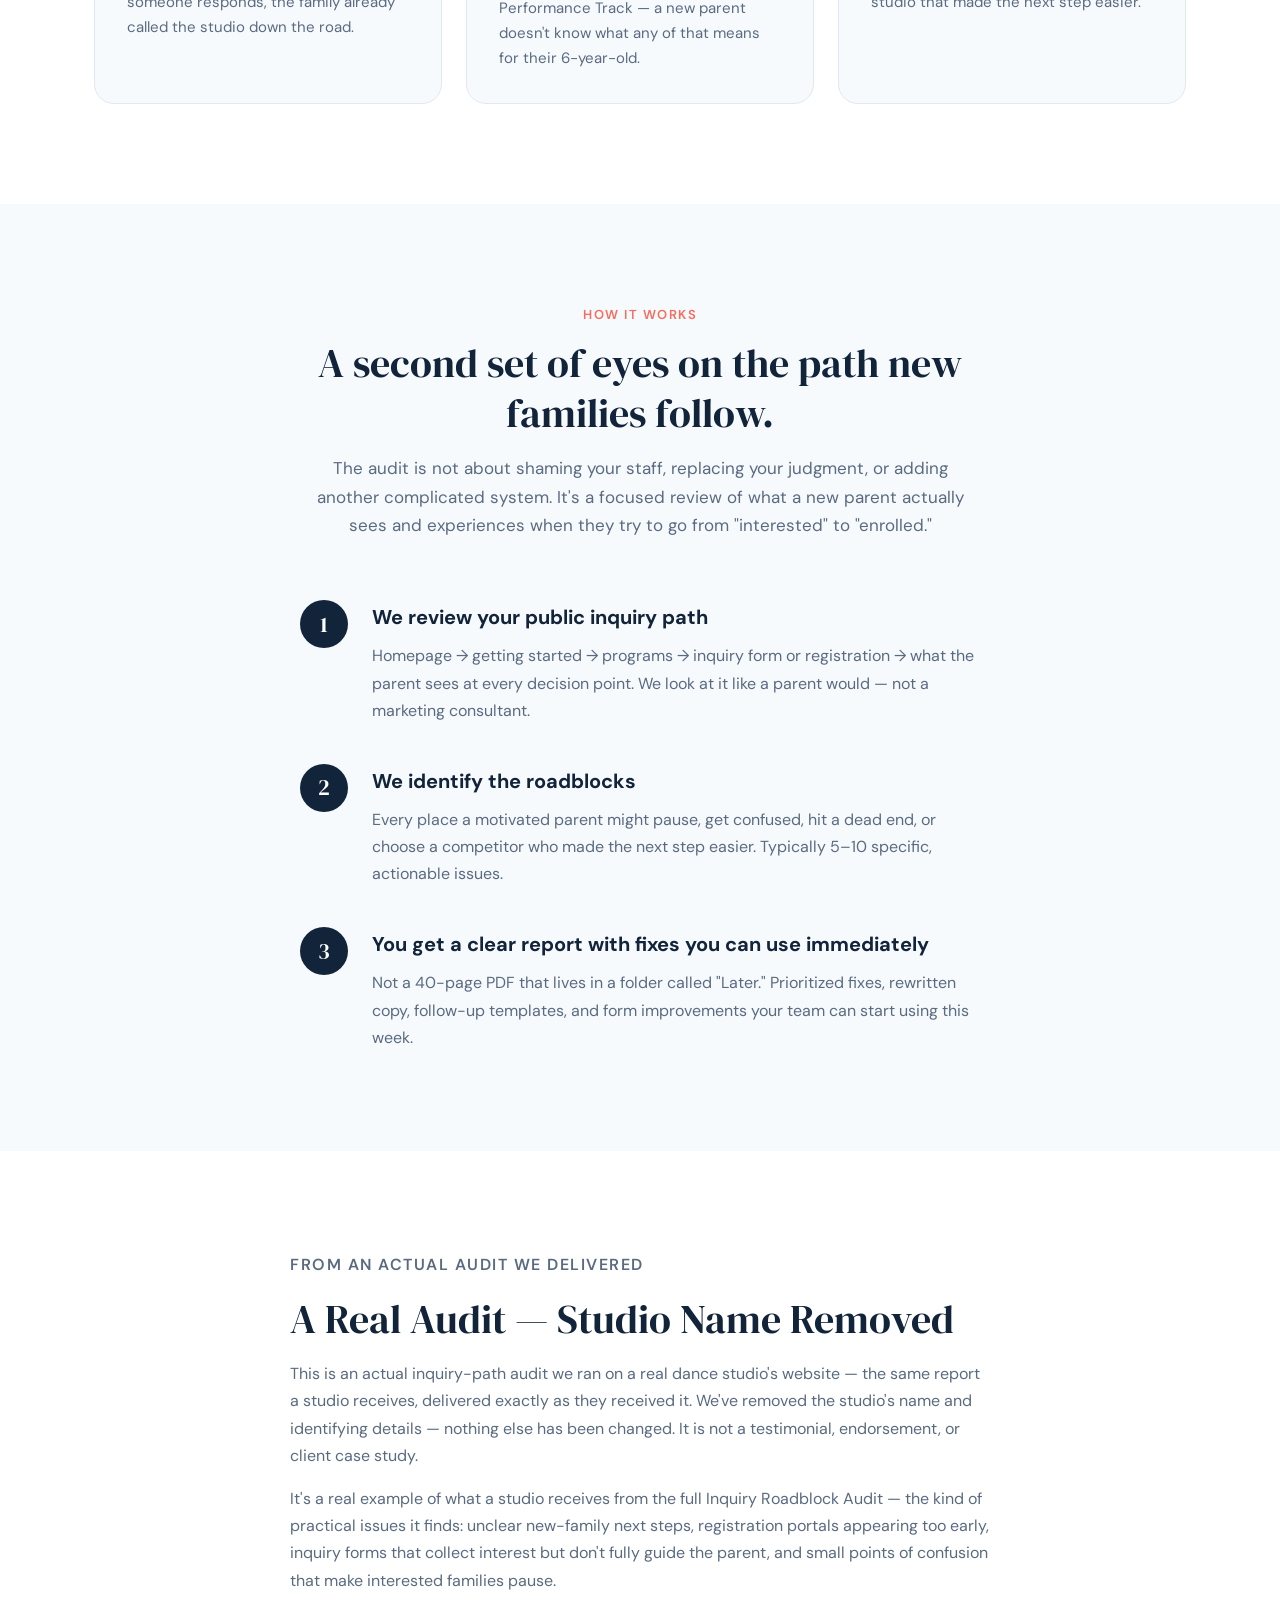
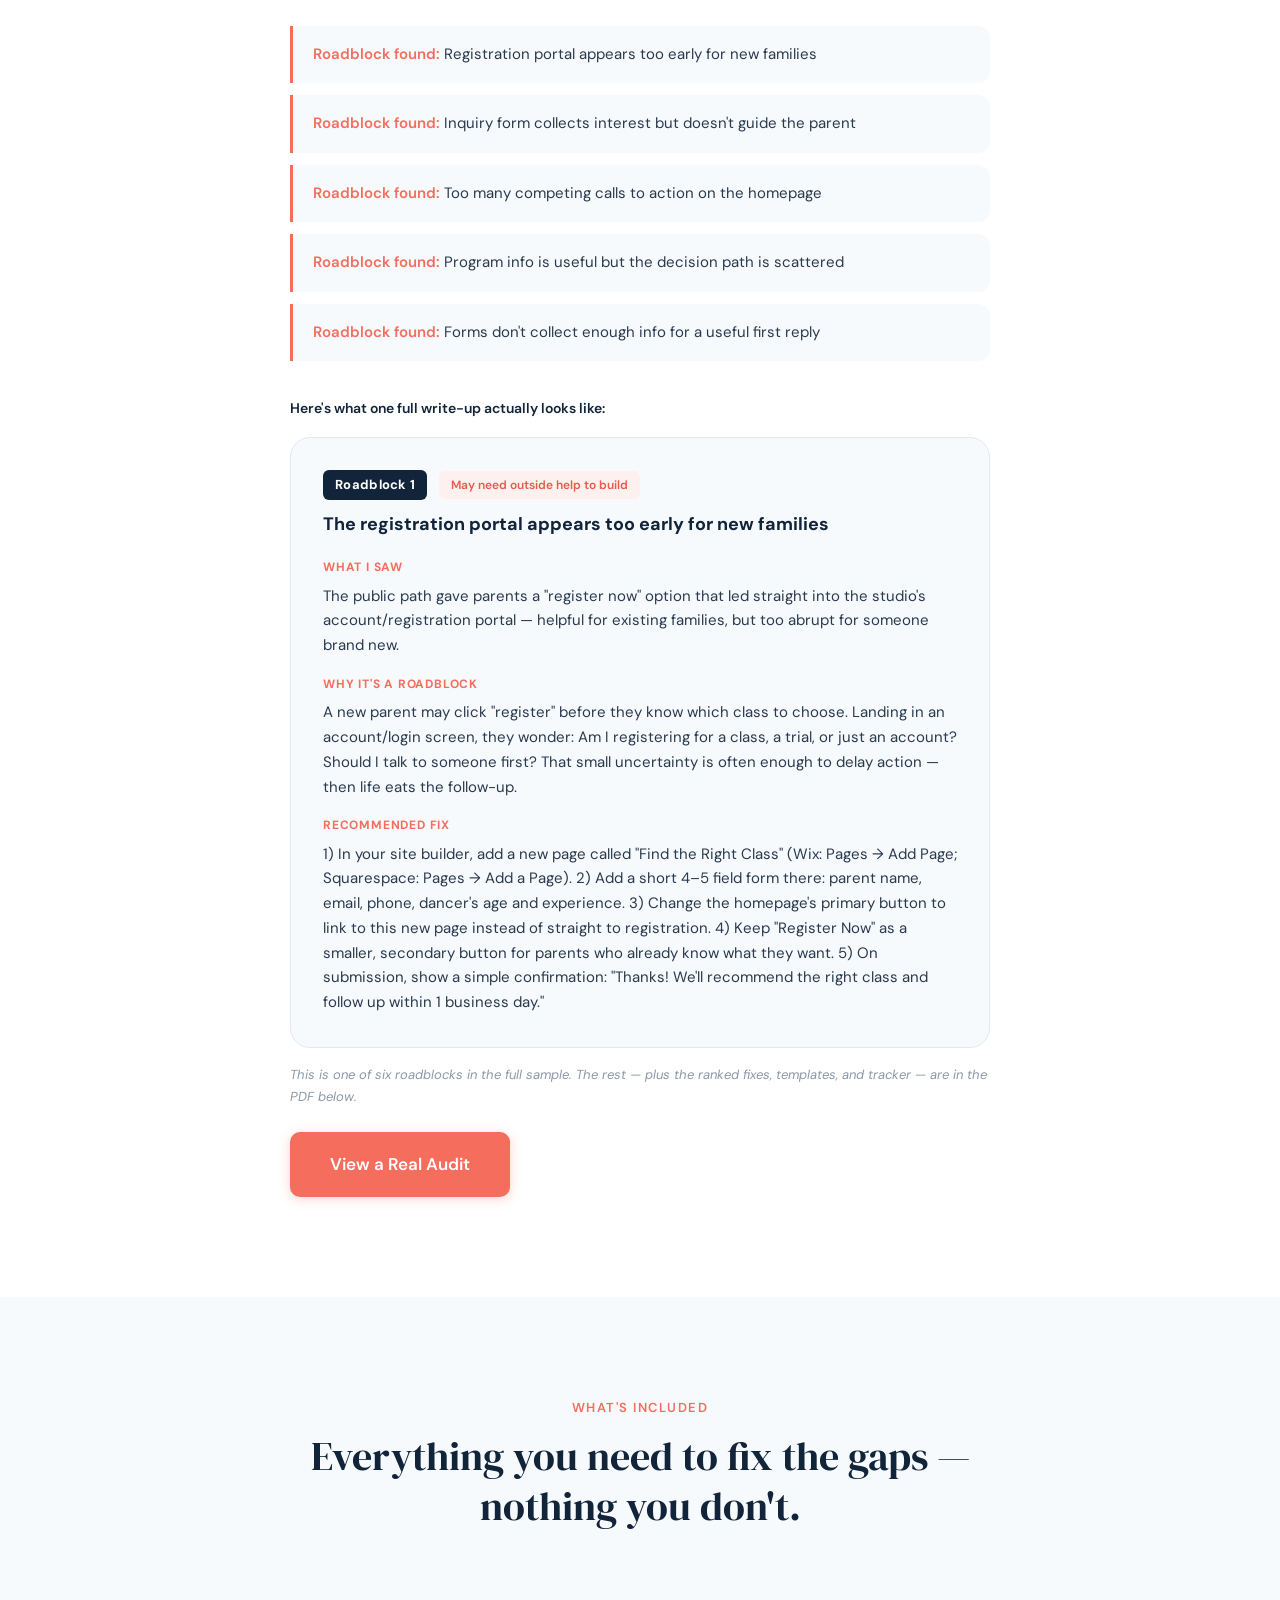
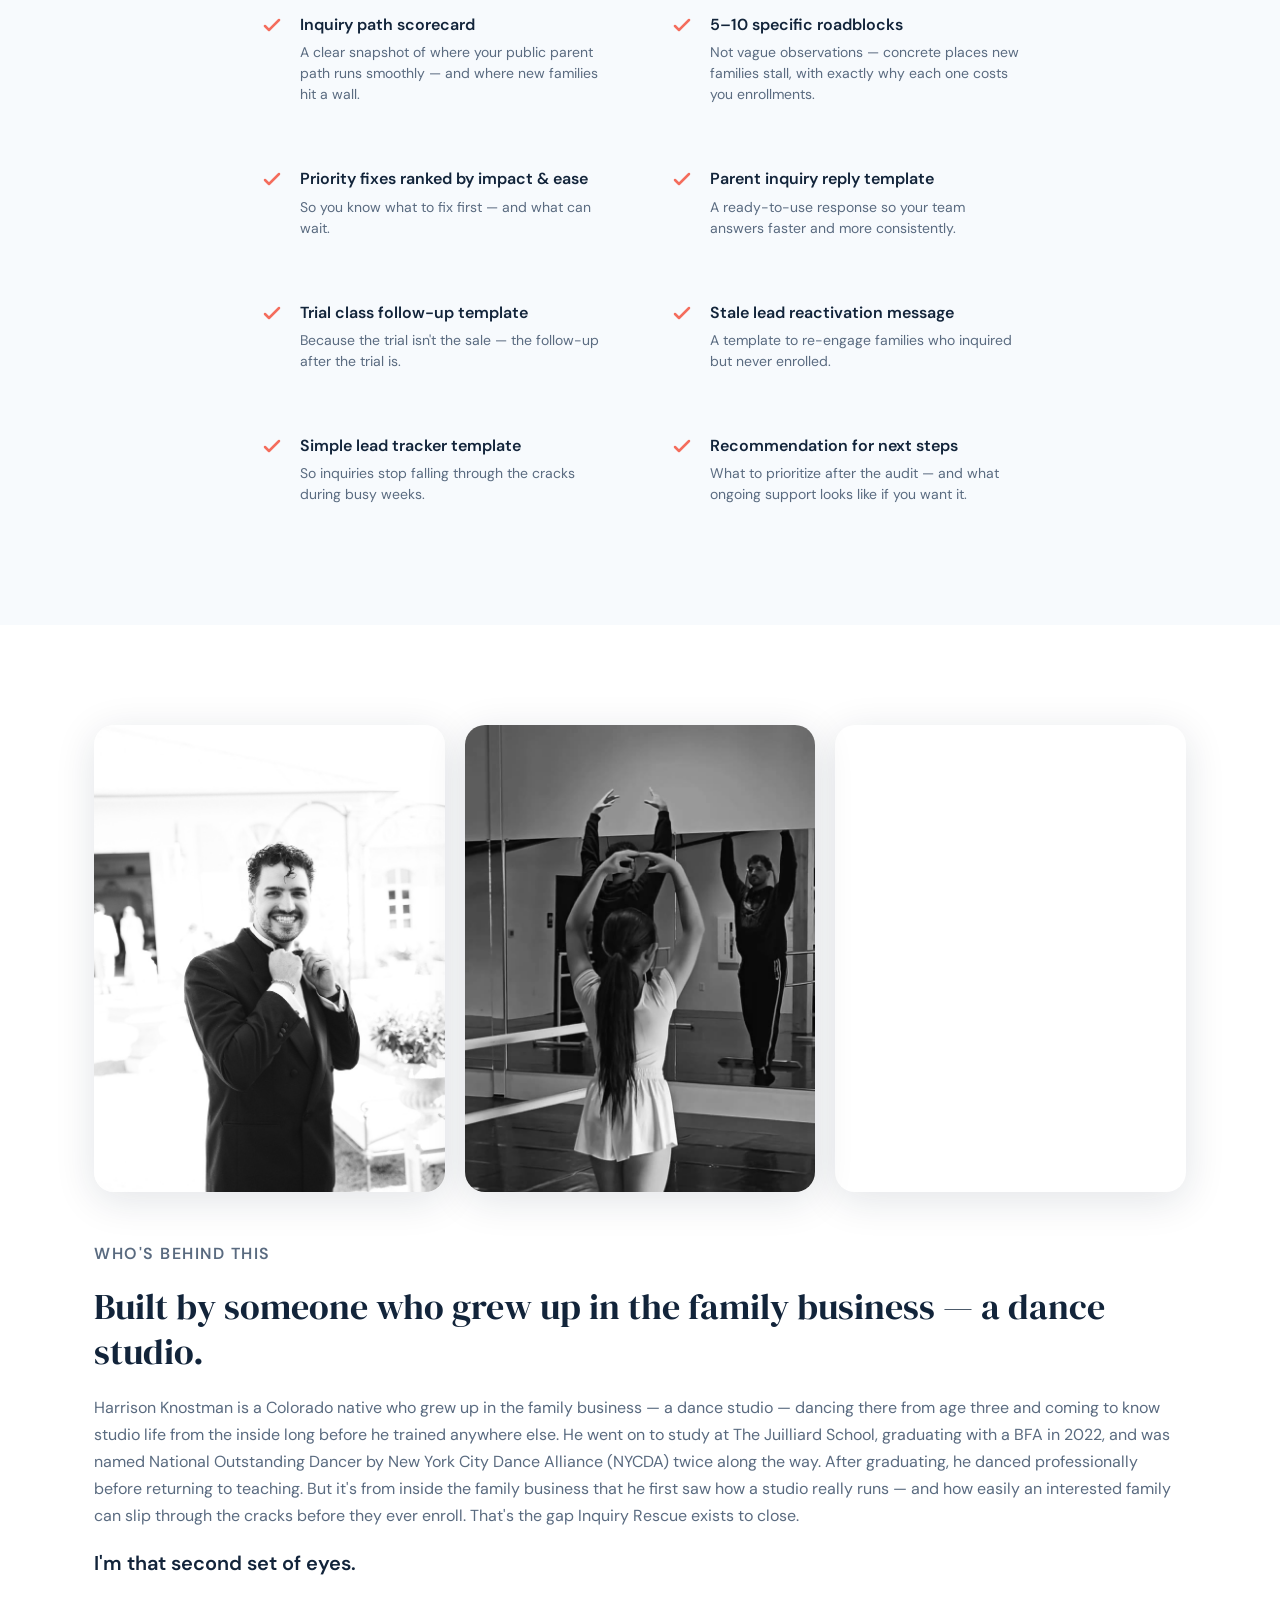
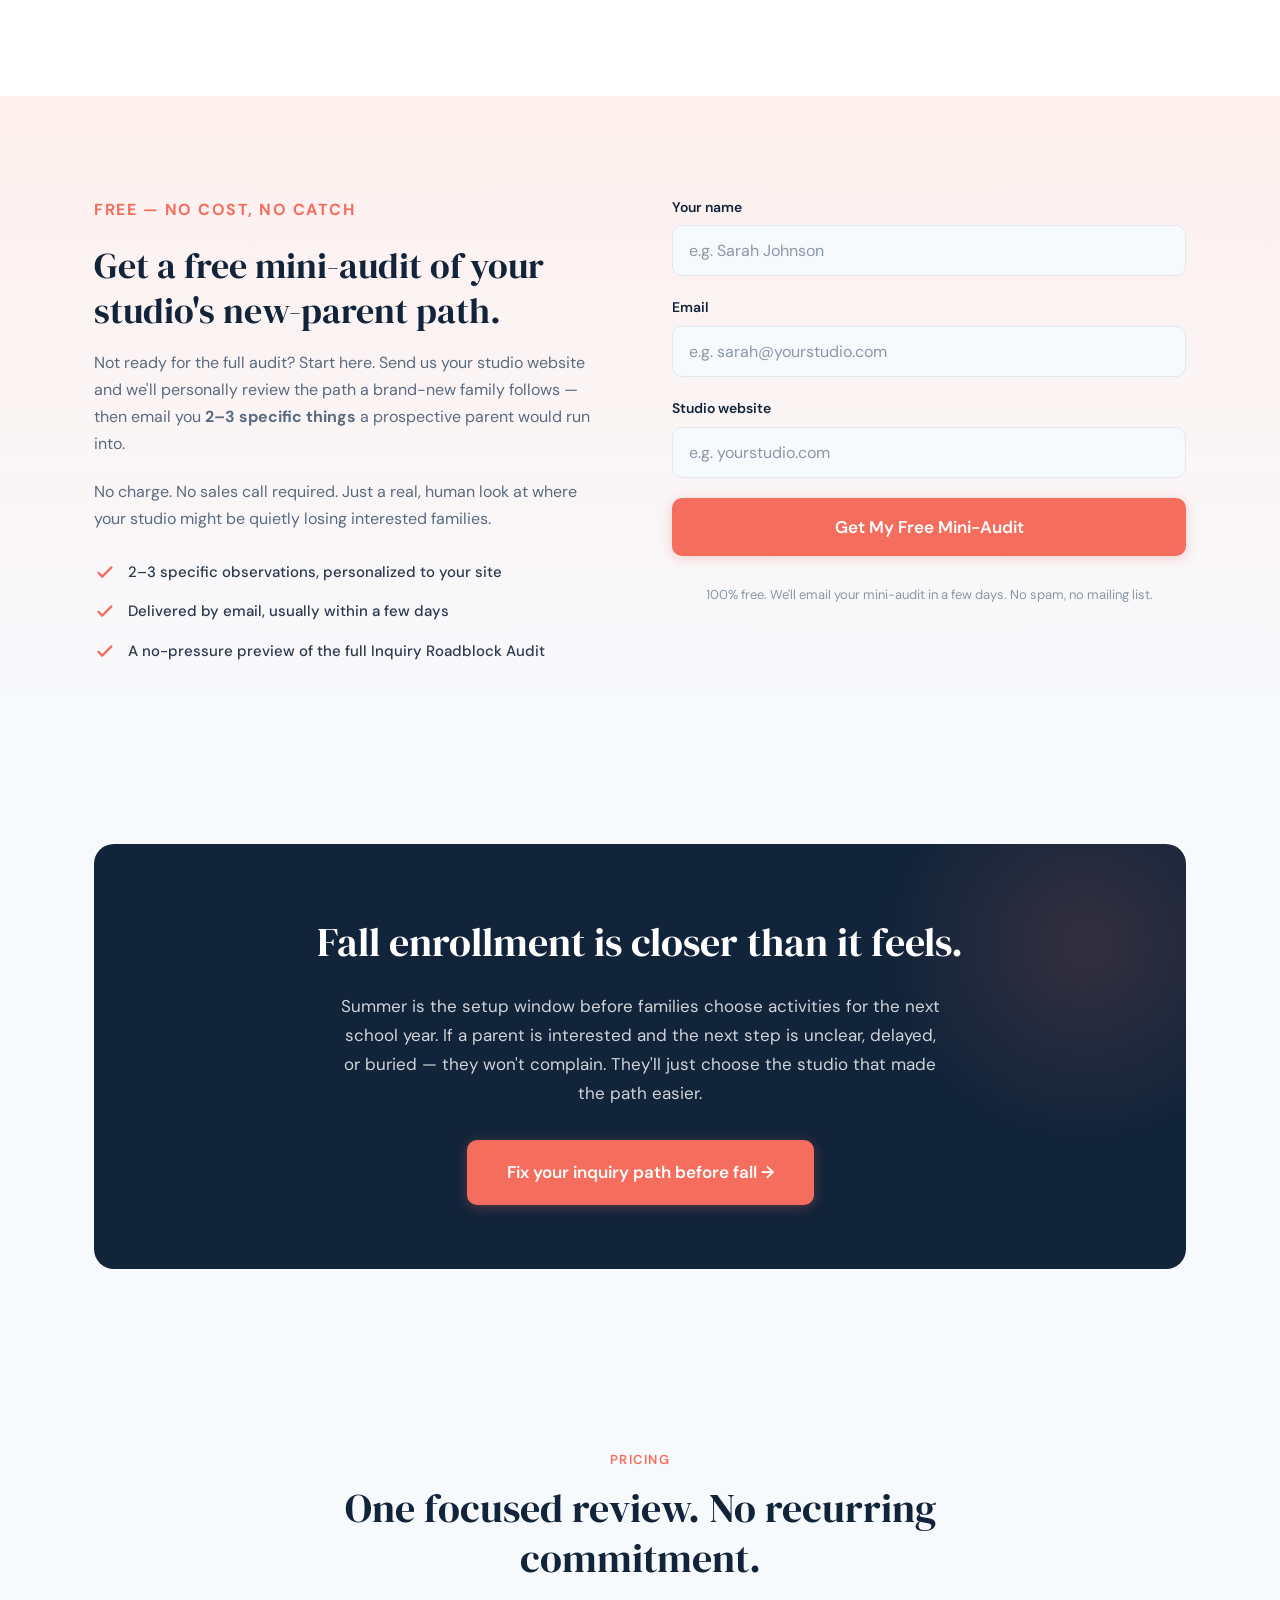
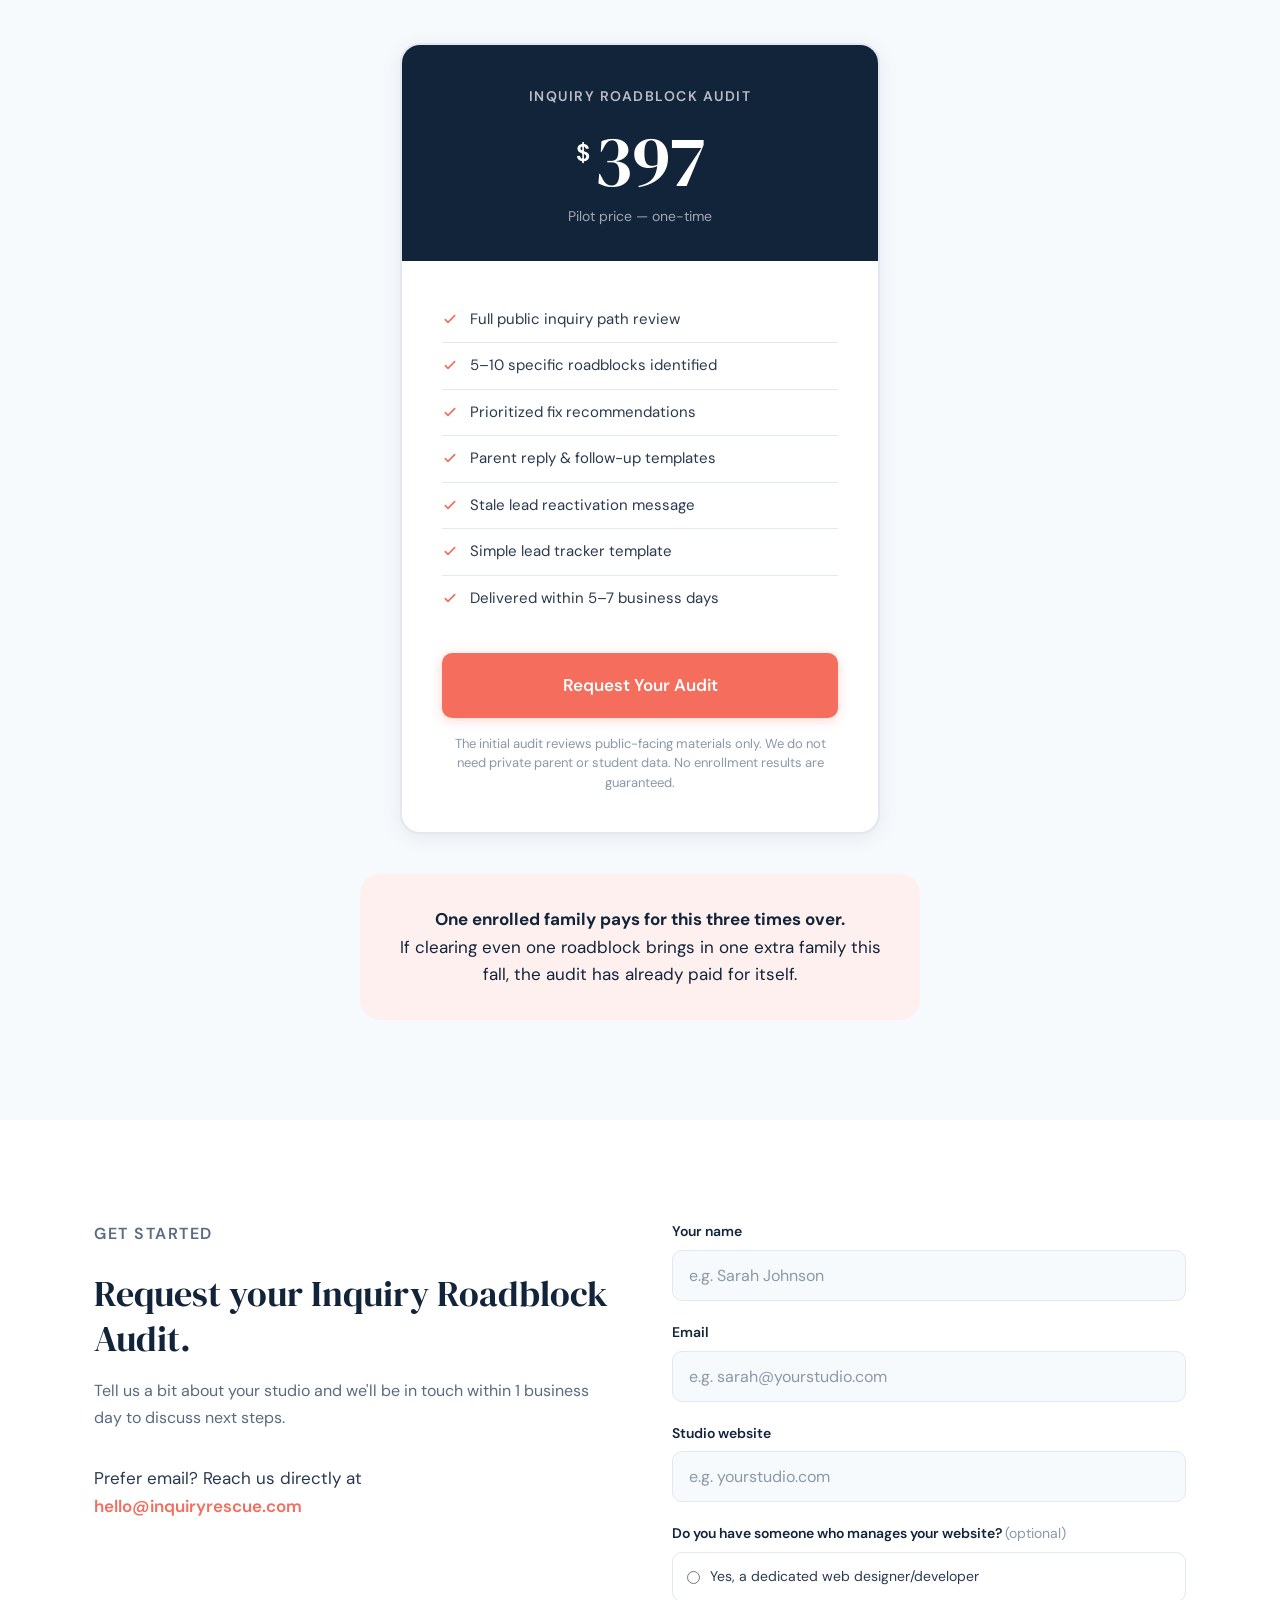
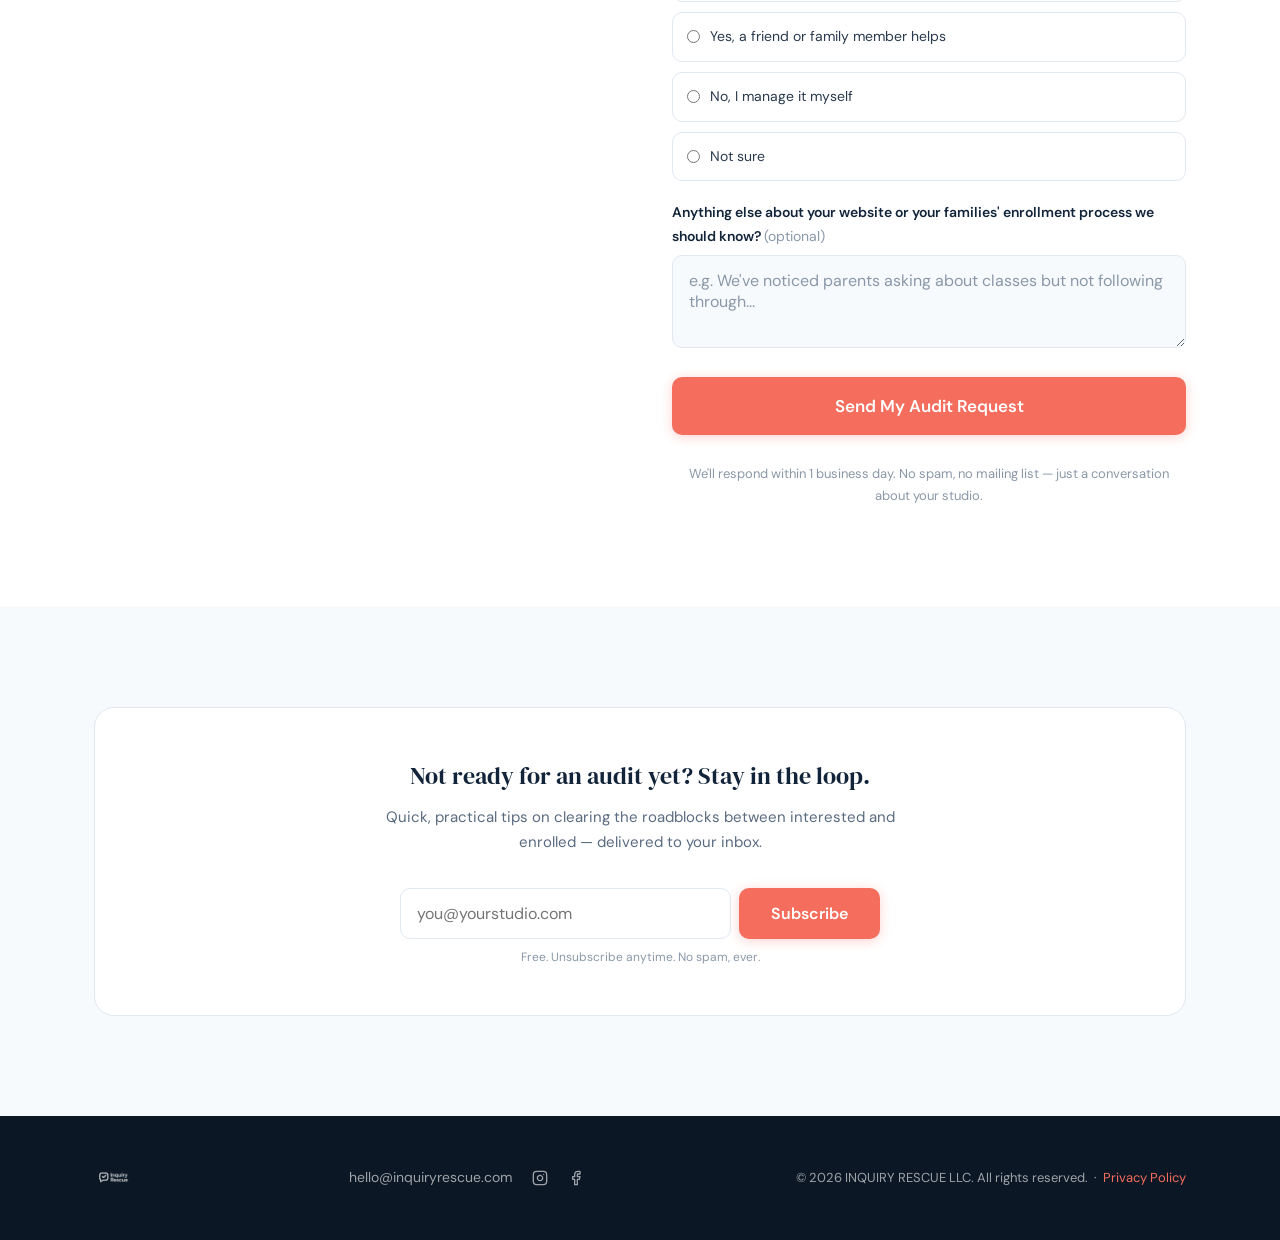
==== commit 0123f9b7: "Fix About media row: teaching video poster was duplicating the headshot" ====
--- a/index.html
+++ b/index.html
@@ -287,7 +287,7 @@
       <div class="about-layout">
         <div class="about-media">
           <img src="assets/images/harrison-headshot.jpg" alt="Harrison Knostman" loading="lazy">
-          <video autoplay muted loop playsinline poster="assets/images/harrison-headshot.jpg" aria-label="Harrison teaching a ballet student at the barre">
+          <video autoplay muted loop playsinline poster="assets/images/teaching-poster.jpg" aria-label="Harrison teaching a ballet student at the barre">
             <source src="assets/videos/teaching-loop.mp4" type="video/mp4">
           </video>
           <video autoplay muted loop playsinline aria-label="Ballet students practicing footwork at the barre in slow motion">
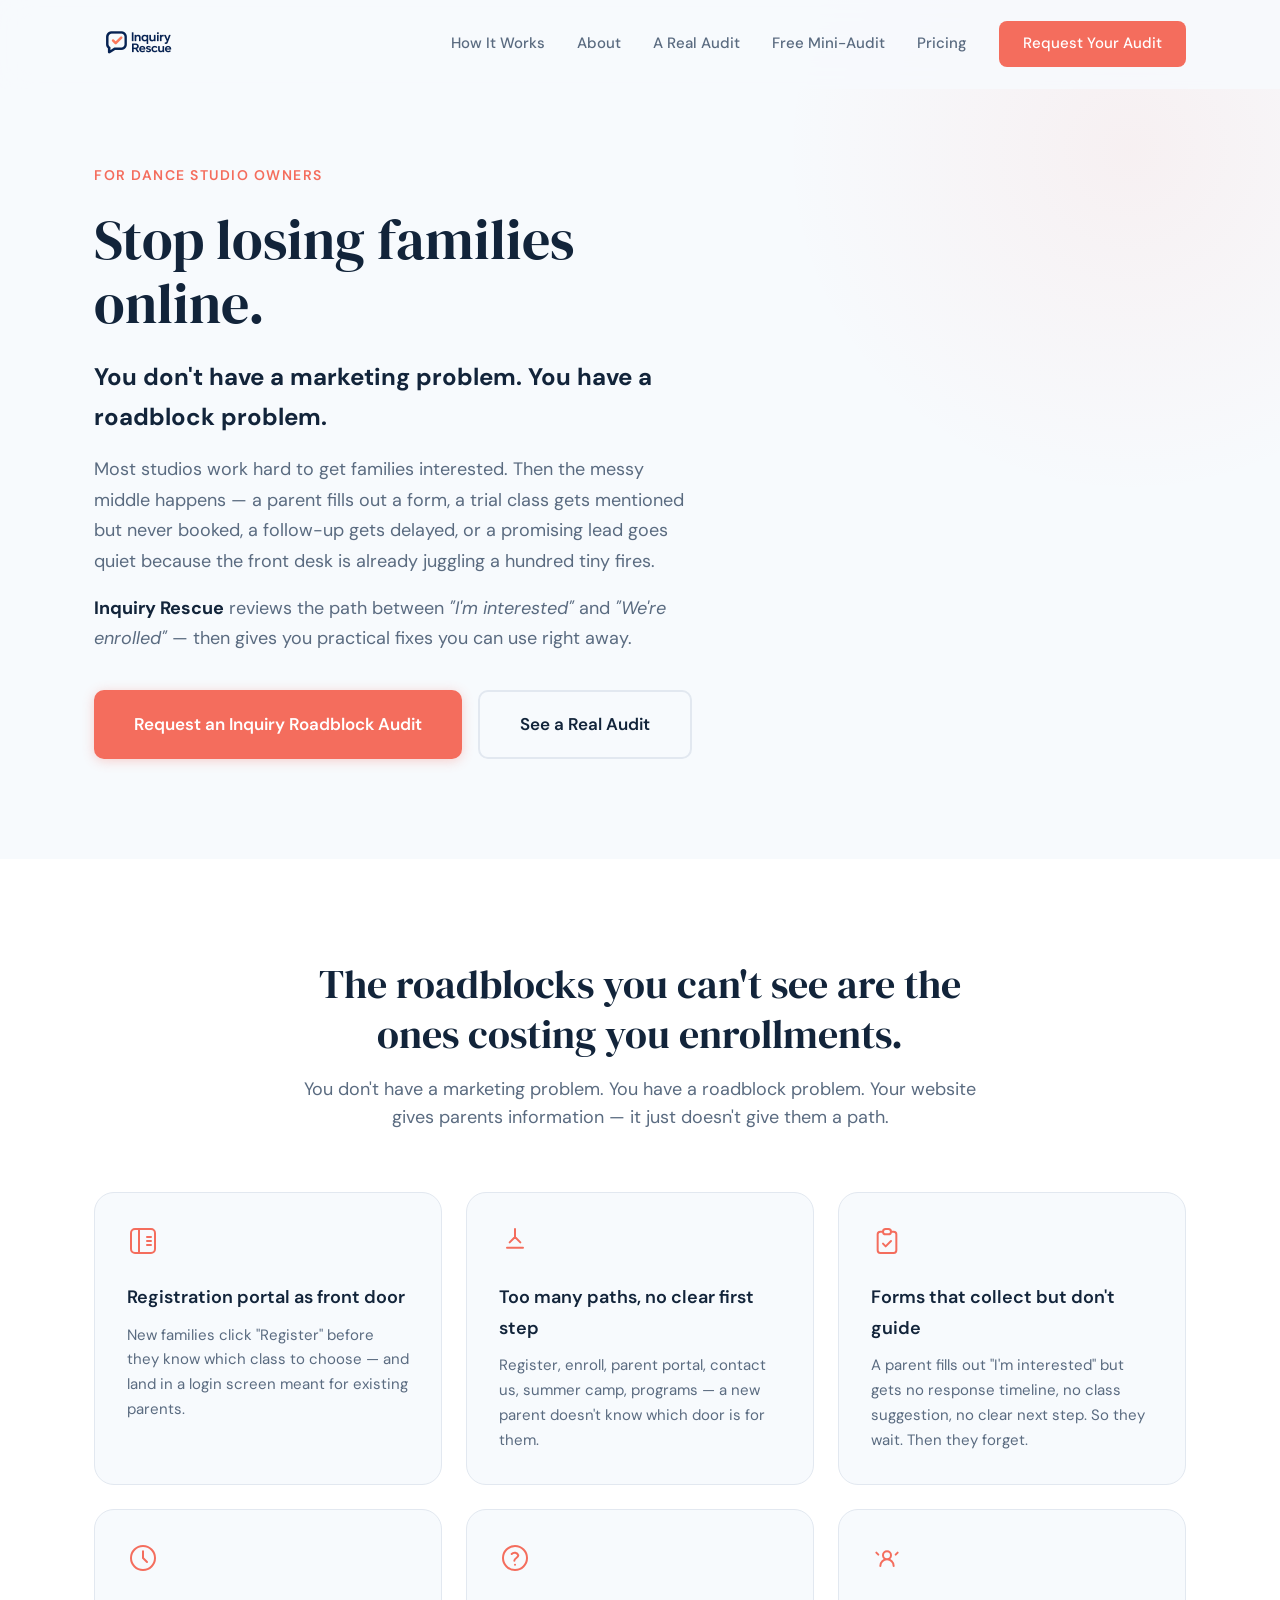
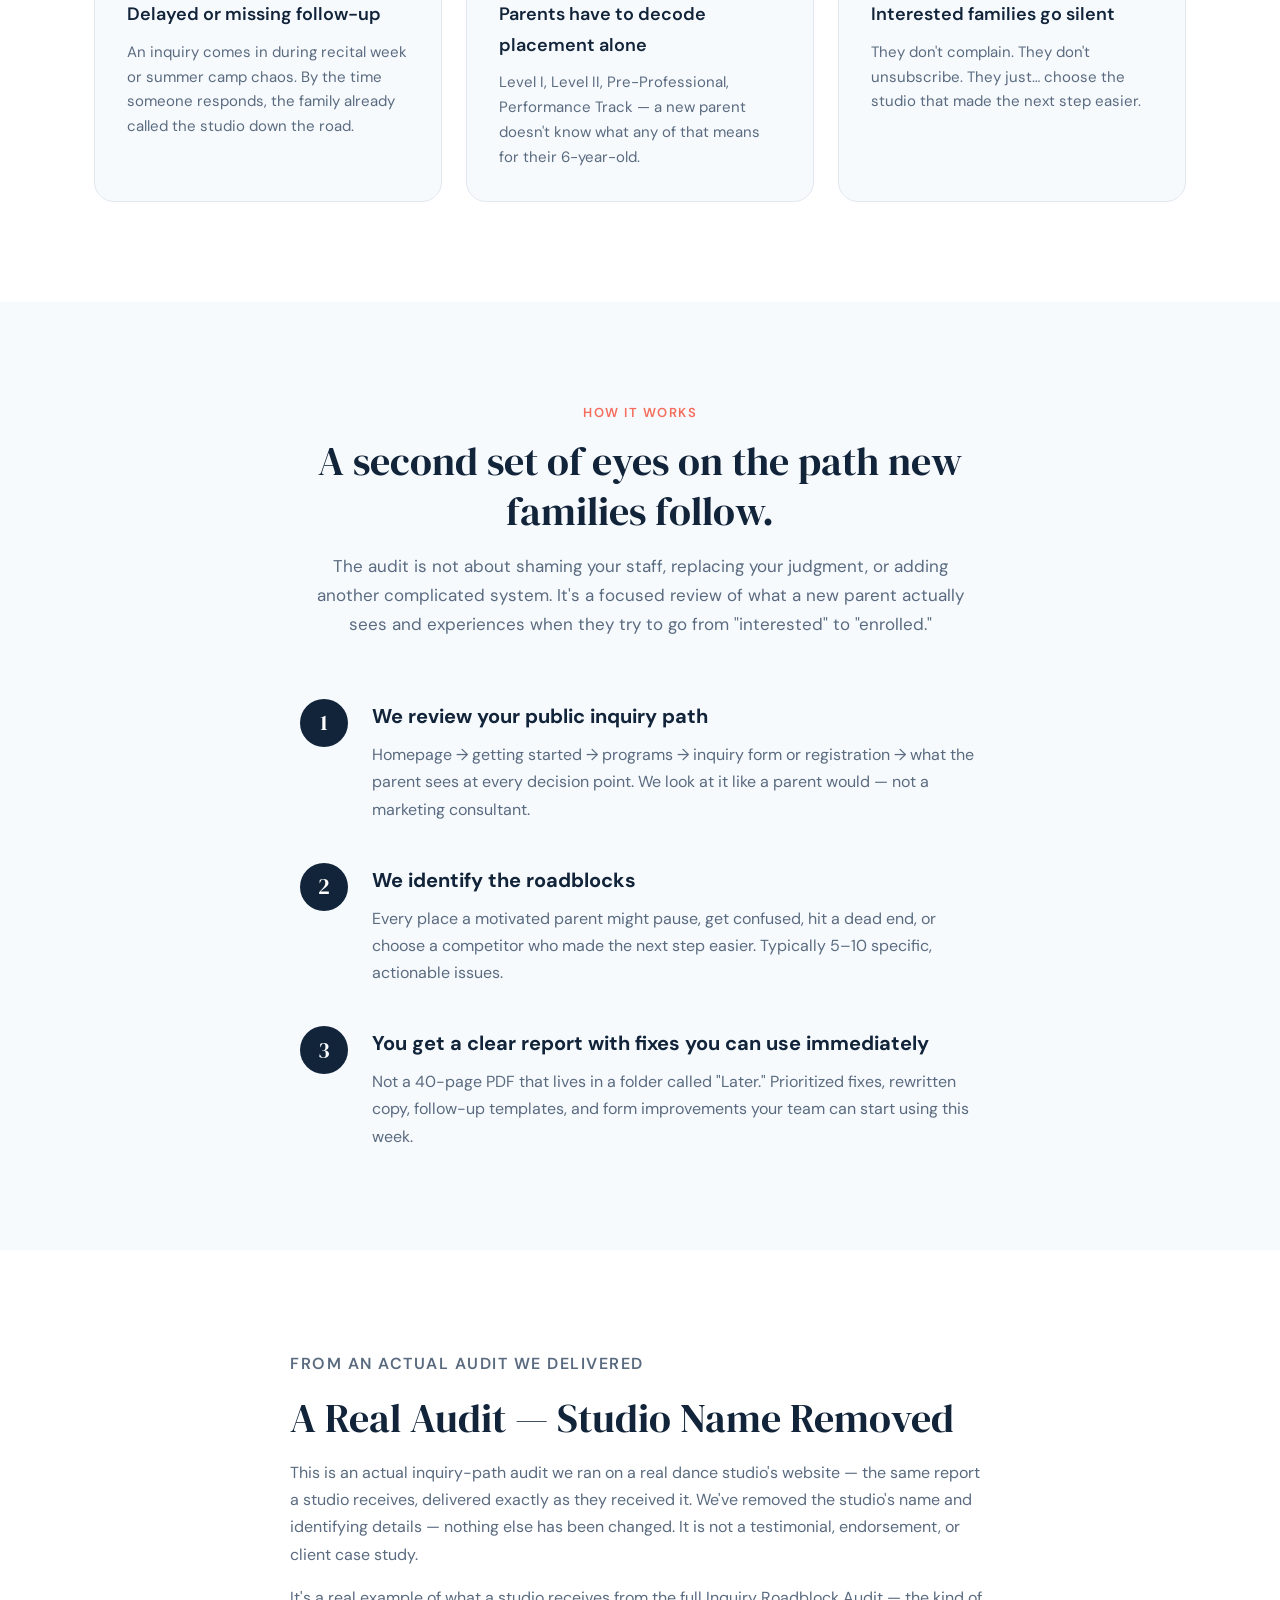
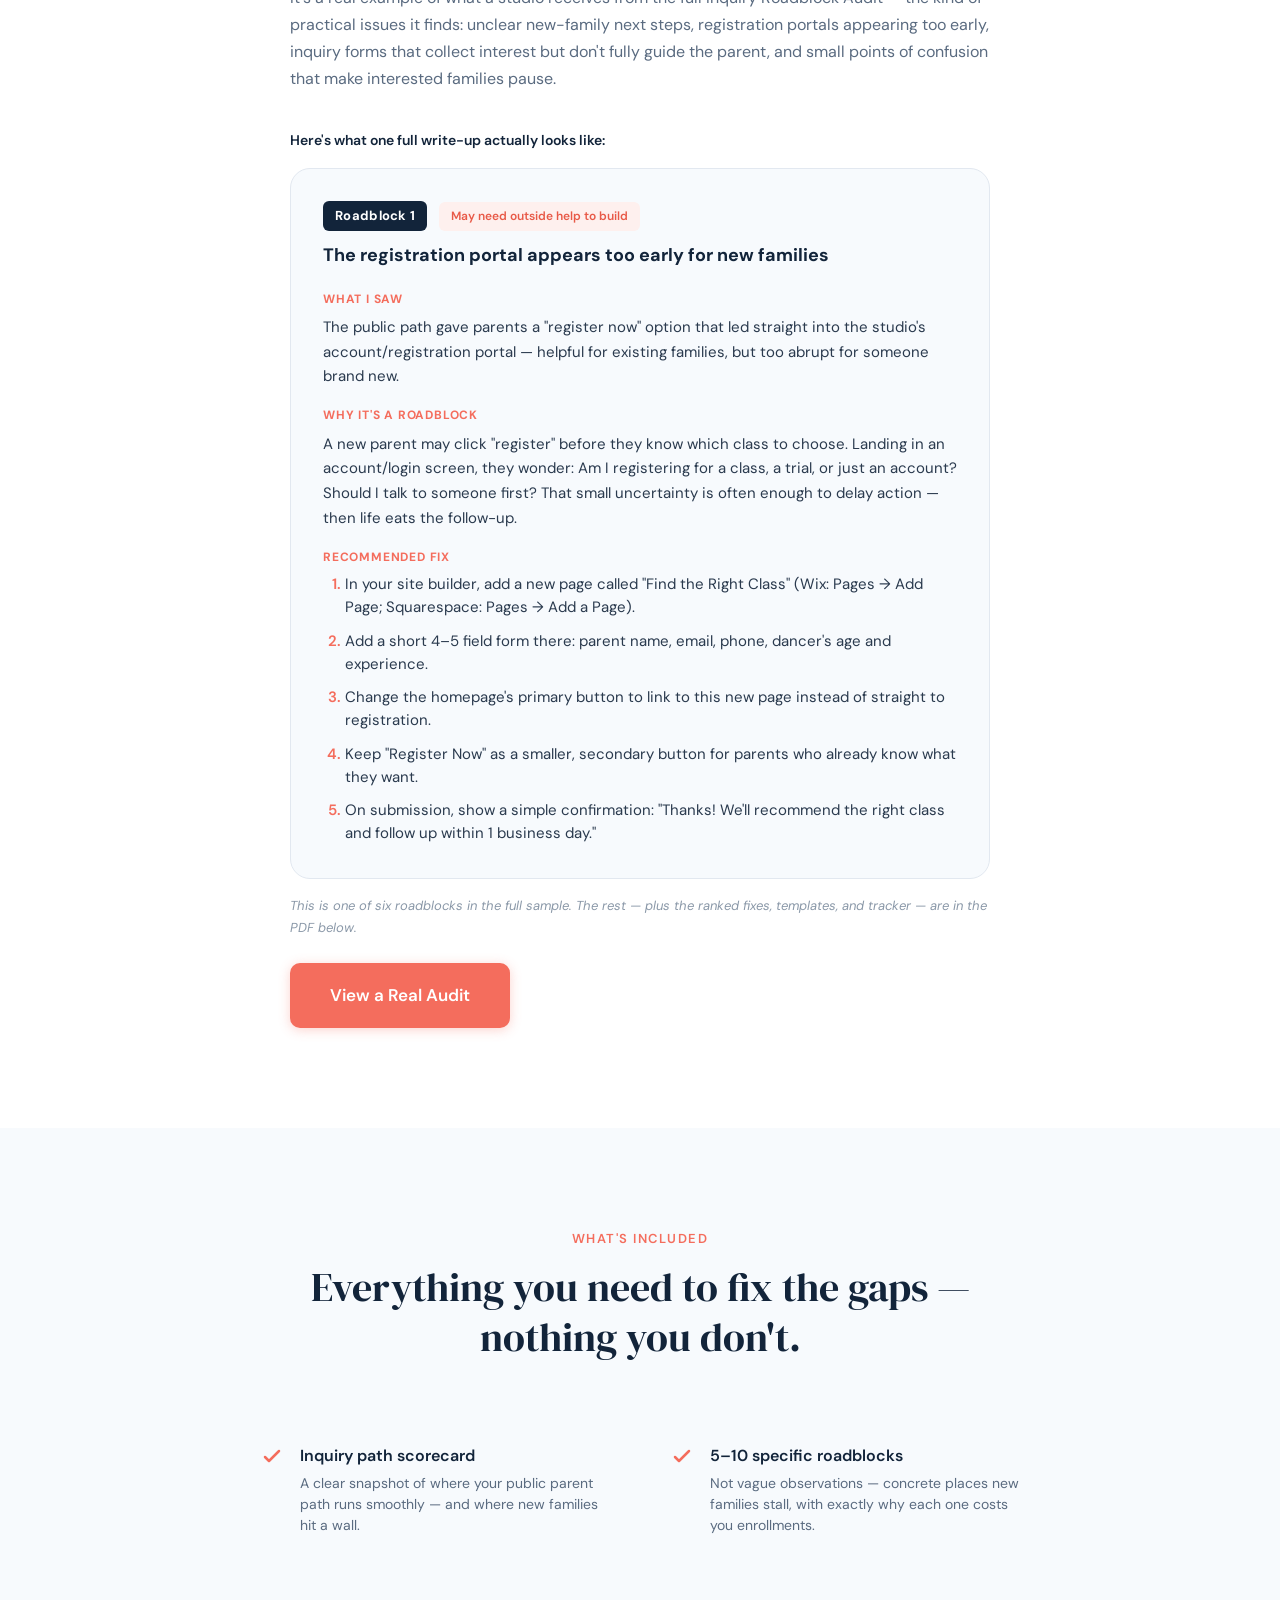
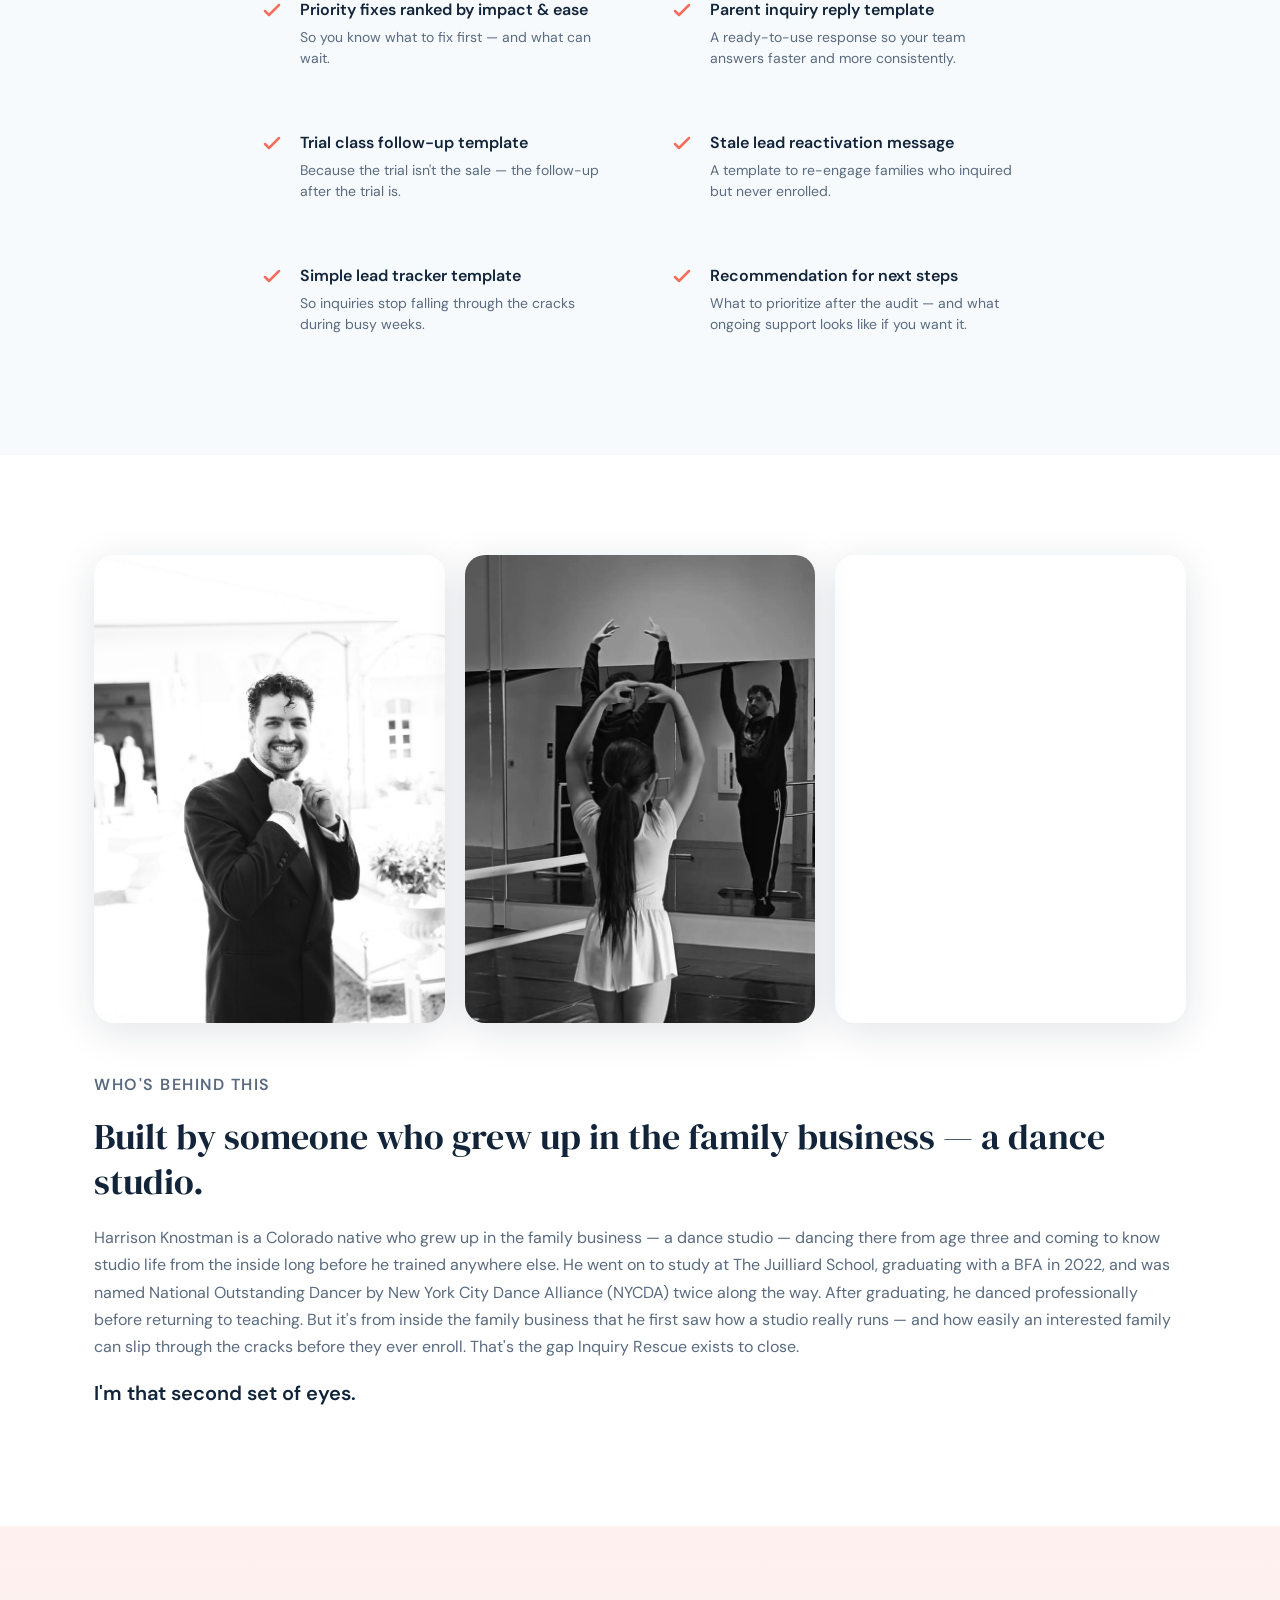
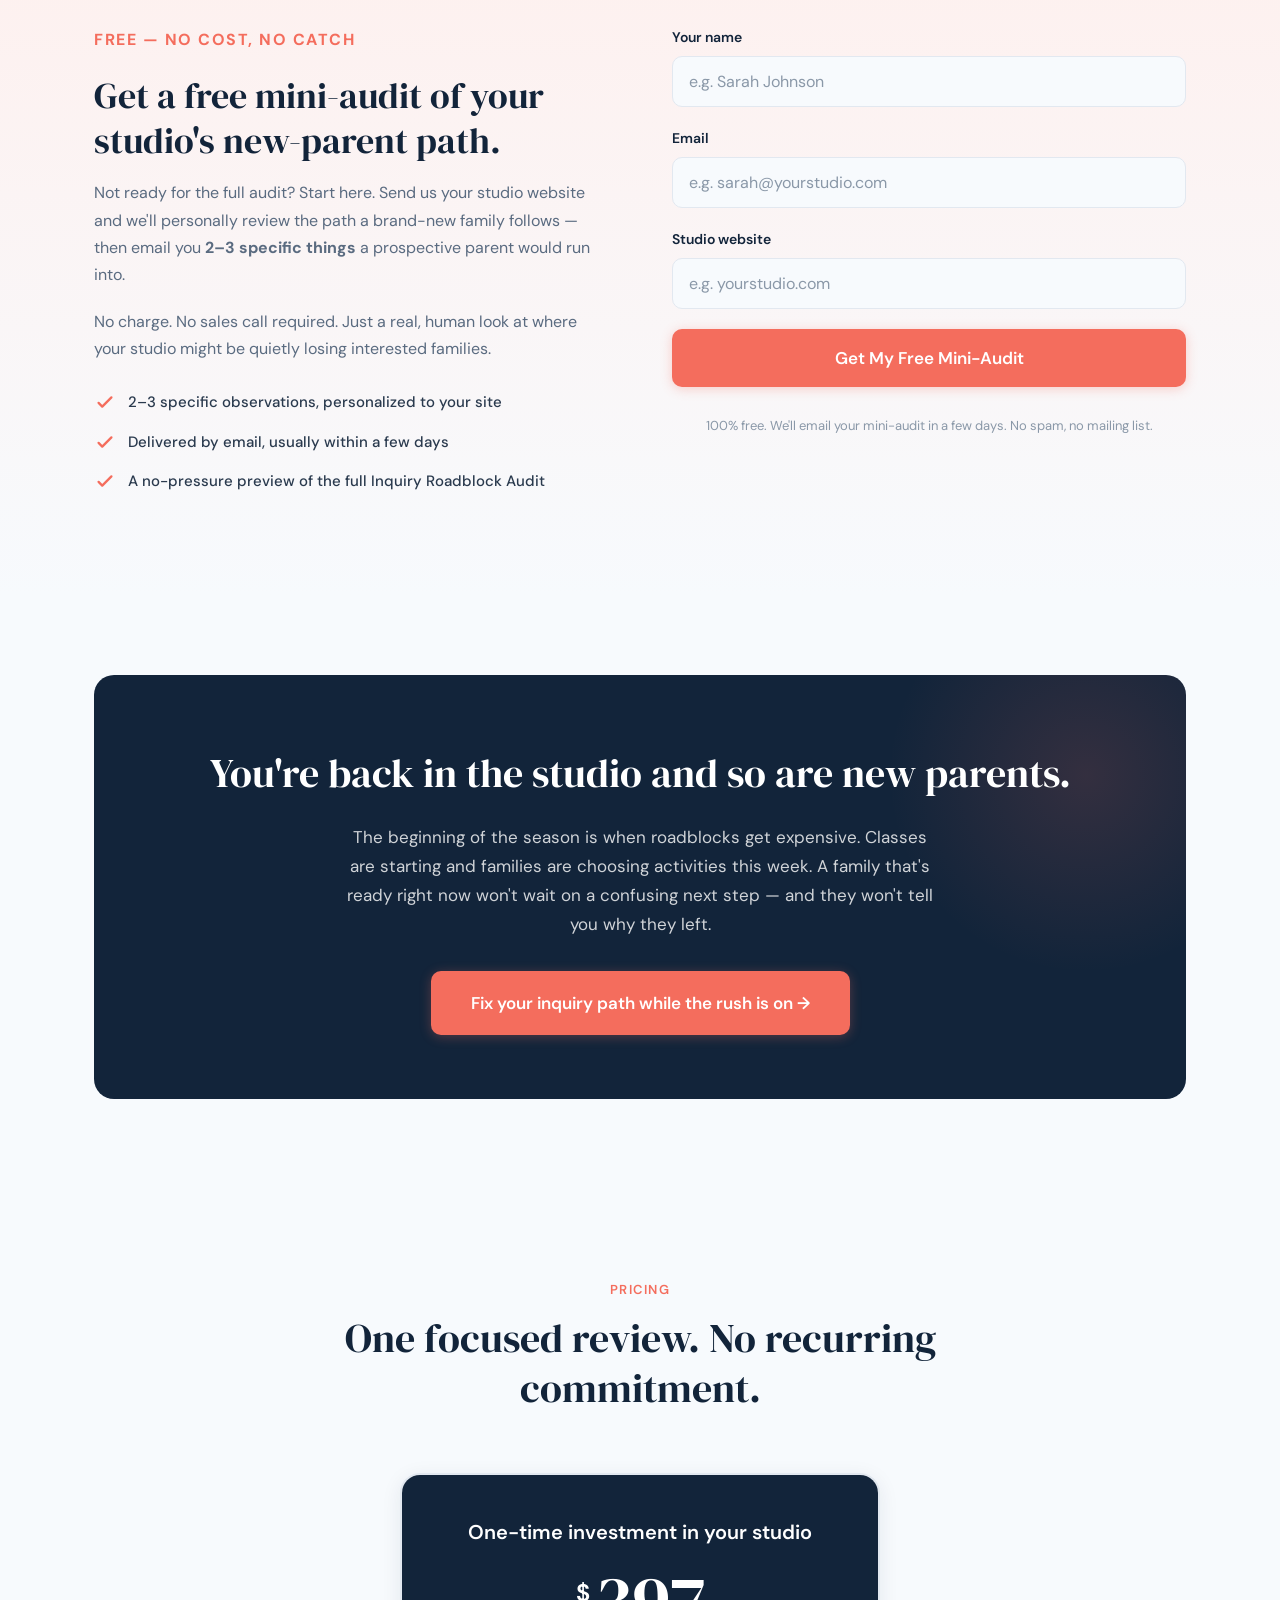
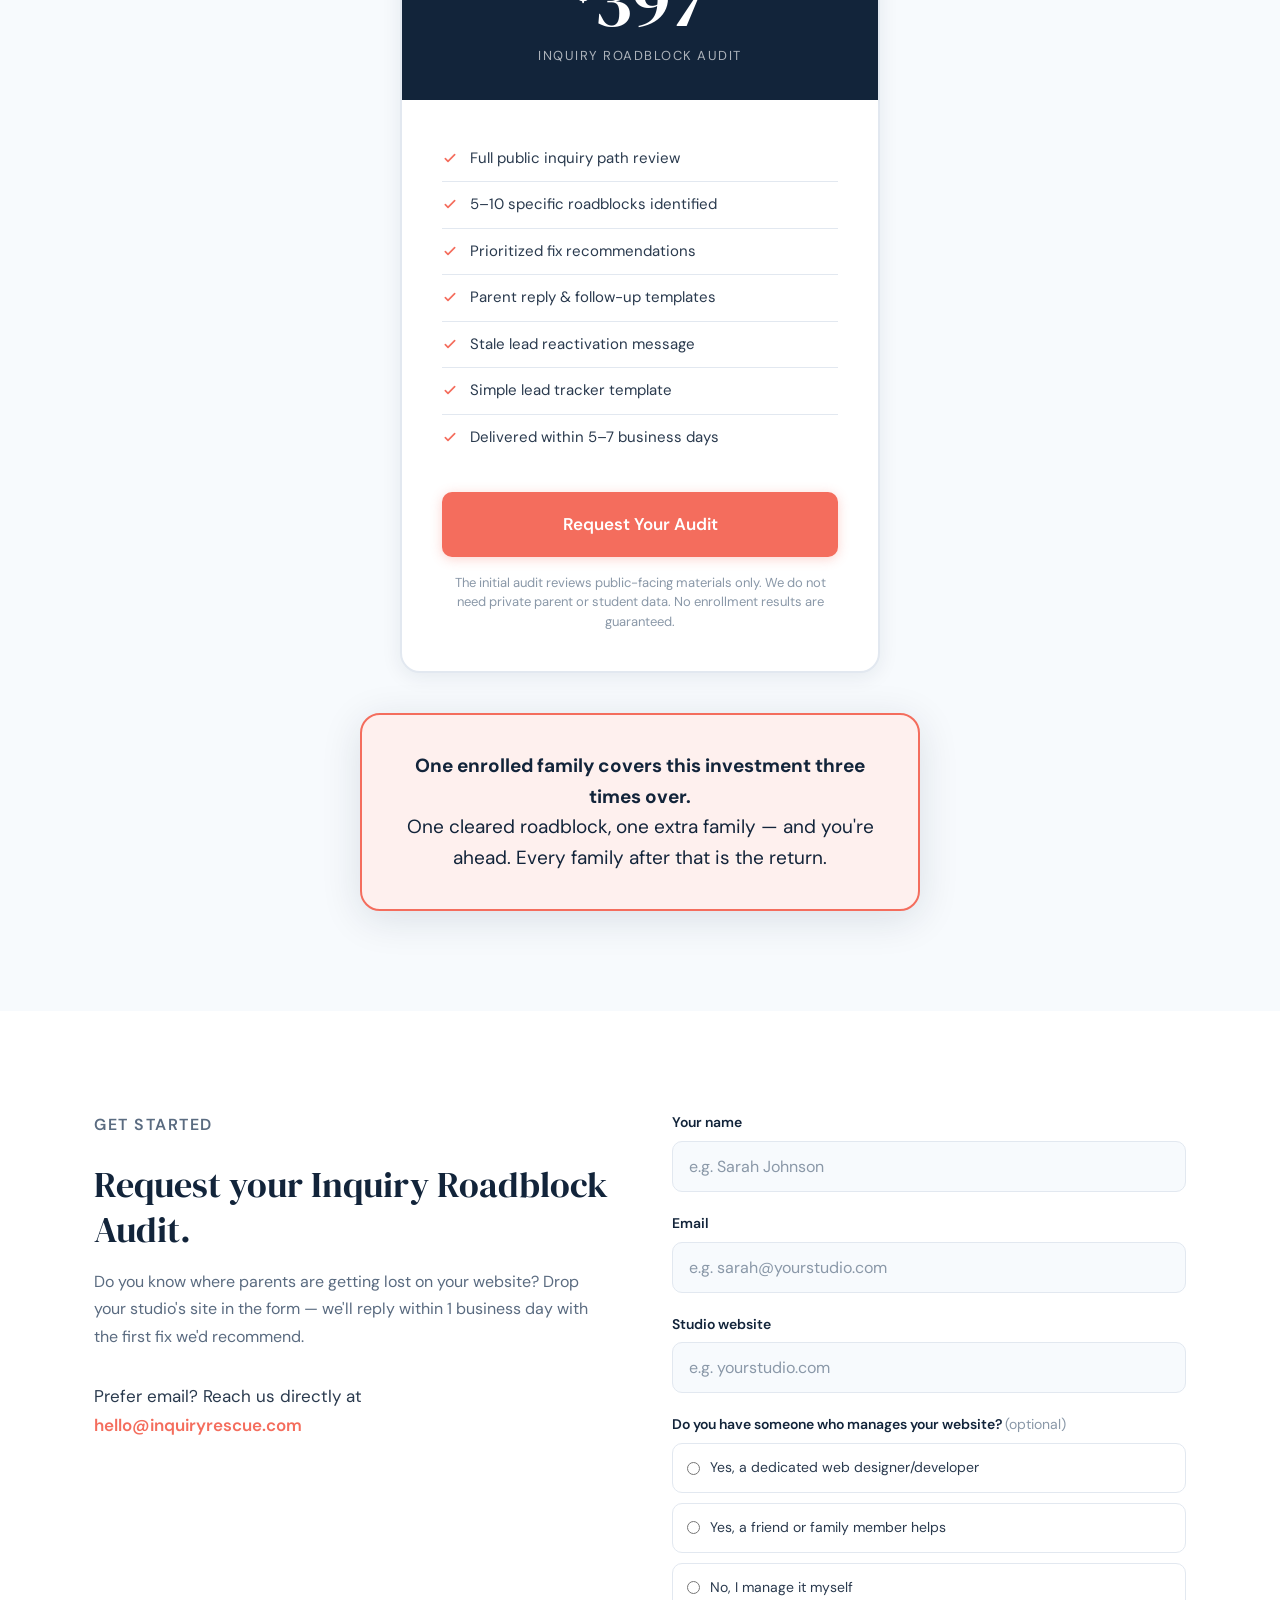
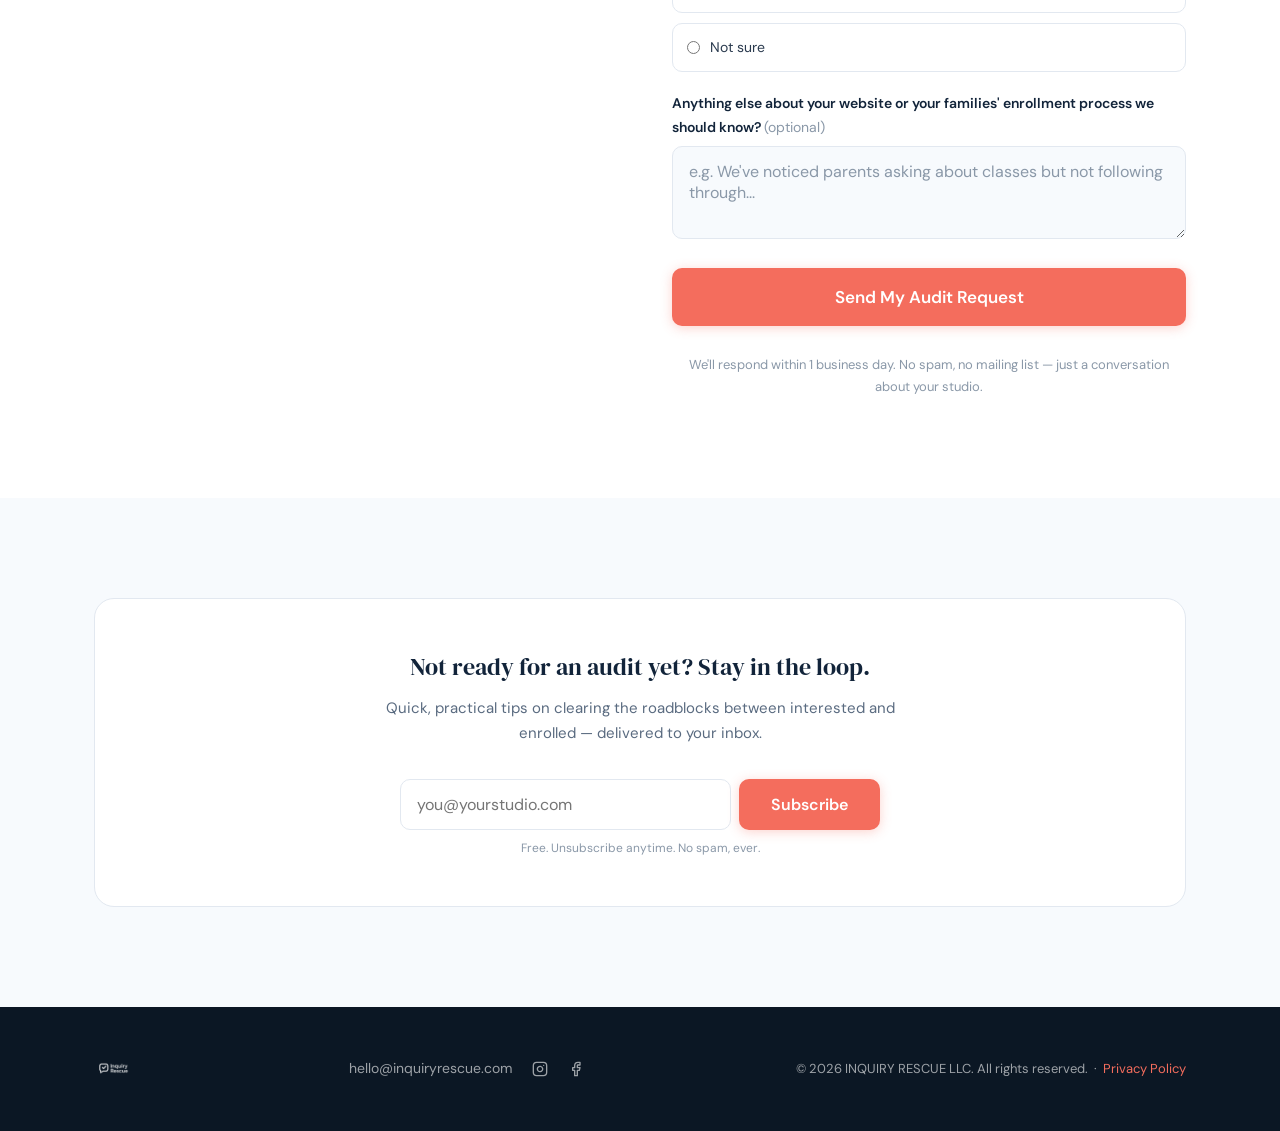
==== commit 1ffd76fd: "Sheila Bella-inspired copy pass: hero thesis, ROI reframe, urgency banner refresh, investment framin" ====
--- a/index.html
+++ b/index.html
@@ -48,7 +48,7 @@
         <a href="#sample">A Real Audit</a>
         <a href="#mini-audit">Free Mini-Audit</a>
         <a href="#pricing">Pricing</a>
-        <a href="#contact" class="btn btn-nav">Request an Audit</a>
+        <a href="#contact" class="btn btn-nav">Request Your Audit</a>
       </div>
       <button class="nav-mobile-toggle" aria-label="Menu" onclick="document.body.classList.toggle('menu-open')">
         <span></span><span></span><span></span>
@@ -61,7 +61,7 @@
       <a href="#sample" onclick="document.body.classList.remove('menu-open')">A Real Audit</a>
       <a href="#mini-audit" onclick="document.body.classList.remove('menu-open')">Free Mini-Audit</a>
       <a href="#pricing" onclick="document.body.classList.remove('menu-open')">Pricing</a>
-      <a href="#contact" class="btn btn-primary" onclick="document.body.classList.remove('menu-open')">Request an Audit</a>
+      <a href="#contact" class="btn btn-primary" onclick="document.body.classList.remove('menu-open')">Request Your Audit</a>
     </div>
   </nav>
 
@@ -70,7 +70,8 @@
     <div class="container">
       <div class="hero-content">
         <p class="hero-eyebrow">For dance studio owners</p>
-        <h1 class="hero-headline">Stop losing prospective families<br> in the follow-up gap.</h1>
+        <h1 class="hero-headline">Stop losing families<br> online.</h1>
+        <p class="hero-sub hero-thesis"><strong>You don't have a marketing problem. You have a roadblock problem.</strong></p>
         <p class="hero-sub">Most studios work hard to get families interested. Then the messy middle happens — a parent fills out a form, a trial class gets mentioned but never booked, a follow-up gets delayed, or a promising lead goes quiet because the front desk is already juggling a hundred tiny fires.</p>
         <p class="hero-sub"><strong>Inquiry Rescue</strong> reviews the path between <em>"I'm interested"</em> and <em>"We're enrolled"</em> — then gives you practical fixes you can use right away.</p>
         <div class="hero-ctas">
@@ -87,6 +88,7 @@
     <div class="container">
       <div class="section-header">
         <h2>The roadblocks you can't see are the ones costing you enrollments.</h2>
+        <p class="section-thesis">You don't have a marketing problem. You have a roadblock problem. Your website gives parents information — it just doesn't give them a path.</p>
       </div>
       <div class="problem-grid">
         <div class="problem-card">
@@ -166,24 +168,6 @@
           <h2>A Real Audit — Studio Name Removed</h2>
           <p>This is an actual inquiry-path audit we ran on a real dance studio's website — the same report a studio receives, delivered exactly as they received it. We've removed the studio's name and identifying details — nothing else has been changed. It is not a testimonial, endorsement, or client case study.</p>
           <p>It's a real example of what a studio receives from the full Inquiry Roadblock Audit — the kind of practical issues it finds: unclear new-family next steps, registration portals appearing too early, inquiry forms that collect interest but don't fully guide the parent, and small points of confusion that make interested families pause.</p>
-          <div class="sample-preview-items">
-            <div class="sample-preview-item">
-              <span class="sample-label">Roadblock found:</span> Registration portal appears too early for new families
-            </div>
-            <div class="sample-preview-item">
-              <span class="sample-label">Roadblock found:</span> Inquiry form collects interest but doesn't guide the parent
-            </div>
-            <div class="sample-preview-item">
-              <span class="sample-label">Roadblock found:</span> Too many competing calls to action on the homepage
-            </div>
-            <div class="sample-preview-item">
-              <span class="sample-label">Roadblock found:</span> Program info is useful but the decision path is scattered
-            </div>
-            <div class="sample-preview-item">
-              <span class="sample-label">Roadblock found:</span> Forms don't collect enough info for a useful first reply
-            </div>
-          </div>
-
           <div class="finding-example">
             <p class="finding-example-label">Here's what one full write-up actually looks like:</p>
             <div class="finding-card">
@@ -202,7 +186,13 @@
               </div>
               <div class="finding-block">
                 <p class="finding-block-label">Recommended fix</p>
-                <p>1) In your site builder, add a new page called "Find the Right Class" (Wix: Pages → Add Page; Squarespace: Pages → Add a Page). 2) Add a short 4–5 field form there: parent name, email, phone, dancer's age and experience. 3) Change the homepage's primary button to link to this new page instead of straight to registration. 4) Keep "Register Now" as a smaller, secondary button for parents who already know what they want. 5) On submission, show a simple confirmation: "Thanks! We'll recommend the right class and follow up within 1 business day."</p>
+                <ol class="finding-fix-steps">
+                  <li>In your site builder, add a new page called "Find the Right Class" (Wix: Pages → Add Page; Squarespace: Pages → Add a Page).</li>
+                  <li>Add a short 4–5 field form there: parent name, email, phone, dancer's age and experience.</li>
+                  <li>Change the homepage's primary button to link to this new page instead of straight to registration.</li>
+                  <li>Keep "Register Now" as a smaller, secondary button for parents who already know what they want.</li>
+                  <li>On submission, show a simple confirmation: "Thanks! We'll recommend the right class and follow up within 1 business day."</li>
+                </ol>
               </div>
             </div>
             <p class="finding-example-note">This is one of six roadblocks in the full sample. The rest — plus the ranked fixes, templates, and tracker — are in the PDF below.</p>
@@ -355,9 +345,9 @@
   <section class="section section-urgency">
     <div class="container">
       <div class="urgency-box">
-        <h2>Fall enrollment is closer than it feels.</h2>
-        <p>Summer is the setup window before families choose activities for the next school year. If a parent is interested and the next step is unclear, delayed, or buried — they won't complain. They'll just choose the studio that made the path easier.</p>
-        <a href="#contact" class="btn btn-primary btn-lg">Fix your inquiry path before fall →</a>
+        <h2>You're back in the studio and so are new parents.</h2>
+        <p>The beginning of the season is when roadblocks get expensive. Classes are starting and families are choosing activities this week. A family that's ready right now won't wait on a confusing next step — and they won't tell you why they left.</p>
+        <a href="#contact" class="btn btn-primary btn-lg">Fix your inquiry path while the rush is on →</a>
       </div>
     </div>
   </section>
@@ -371,12 +361,12 @@
       </div>
       <div class="pricing-card">
         <div class="pricing-header">
-          <h3>Inquiry Roadblock Audit</h3>
+          <h3>One-time investment in your studio</h3>
           <div class="pricing-amount">
             <span class="pricing-dollar">$</span>
             <span class="pricing-number">397</span>
           </div>
-          <p class="pricing-note">Pilot price — one-time</p>
+          <p class="pricing-note">Inquiry Roadblock Audit</p>
         </div>
         <div class="pricing-body">
           <ul class="pricing-list">
@@ -393,7 +383,7 @@
         </div>
       </div>
       <div class="pricing-reframe">
-        <p><strong>One enrolled family pays for this three times over.</strong><br>If clearing even one roadblock brings in one extra family this fall, the audit has already paid for itself.</p>
+        <p><strong>One enrolled family covers this investment three times over.</strong><br>One cleared roadblock, one extra family — and you're ahead. Every family after that is the return.</p>
       </div>
     </div>
   </section>
@@ -405,7 +395,7 @@
         <div class="contact-text">
           <p class="section-eyebrow">Get started</p>
           <h2>Request your Inquiry Roadblock Audit.</h2>
-          <p>Tell us a bit about your studio and we'll be in touch within 1 business day to discuss next steps.</p>
+          <p>Do you know where parents are getting lost on your website? Drop your studio's site in the form — we'll reply within 1 business day with the first fix we'd recommend.</p>
           <div class="contact-details">
             <p>Prefer email? Reach us directly at<br><a href="mailto:hello@inquiryrescue.com">hello@inquiryrescue.com</a></p>
           </div>
@@ -574,7 +564,7 @@
       });
     }, { threshold: 0.1 });
 
-    document.querySelectorAll('.problem-card, .step, .included-item, .sample-preview-item').forEach(el => {
+    document.querySelectorAll('.problem-card, .step, .included-item').forEach(el => {
       el.classList.add('fade-in');
       observer.observe(el);
     });
--- a/styles.css
+++ b/styles.css
@@ -150,6 +150,7 @@
   text-decoration: none;
   transition: color 0.2s;
 }
+.nav-links a.btn-nav { color: #fff; }
 .nav-links a:hover { color: var(--navy); }
 
 .nav-mobile-toggle {
@@ -182,6 +183,7 @@
   font-weight: 500;
   text-decoration: none;
 }
+.mobile-menu a.btn-primary { color: #fff; }
 
 /* --- HERO --- */
 .hero {
@@ -206,7 +208,7 @@
   font-size: clamp(36px, 5vw, 56px);
   line-height: 1.15;
   color: var(--navy);
-  margin-bottom: 28px;
+  margin-bottom: 20px;
 }
 .hero-sub {
   font-size: 18px;
@@ -216,6 +218,14 @@
 }
 .hero-sub strong { color: var(--navy); }
 .hero-sub em { font-style: italic; }
+.hero-thesis { font-size: 24px; margin-top: 4px; }
+.section-thesis {
+  font-size: 18px;
+  color: var(--text-light);
+  margin-top: 16px;
+  line-height: 1.6;
+}
+.section-thesis strong { color: var(--navy); }
 
 .hero-ctas {
   display: flex;
@@ -439,25 +449,6 @@
   font-size: 16px;
 }
 
-.sample-preview-items {
-  margin: 32px 0;
-  display: flex;
-  flex-direction: column;
-  gap: 12px;
-}
-.sample-preview-item {
-  padding: 16px 20px;
-  background: var(--bg);
-  border-left: 3px solid var(--coral);
-  border-radius: 0 var(--radius) var(--radius) 0;
-  font-size: 15px;
-  color: var(--text);
-}
-.sample-label {
-  font-weight: 600;
-  color: var(--coral);
-}
-
 /* --- FINDING EXAMPLE CARD --- */
 .finding-example {
   margin-top: 36px;
@@ -523,6 +514,16 @@
   color: var(--text);
   line-height: 1.65;
 }
+.finding-fix-steps {
+  font-size: 15px;
+  color: var(--text);
+  line-height: 1.55;
+  margin: 0;
+  padding-left: 22px;
+}
+.finding-fix-steps li { margin-bottom: 10px; }
+.finding-fix-steps li:last-child { margin-bottom: 0; }
+.finding-fix-steps li::marker { color: var(--coral); font-weight: 600; }
 .finding-example-note {
   font-size: 13px;
   color: var(--text-muted);
@@ -584,11 +585,8 @@
   text-align: center;
 }
 .pricing-header h3 {
-  font-size: 14px;
-  font-weight: 600;
-  text-transform: uppercase;
-  letter-spacing: 1.5px;
-  opacity: 0.7;
+  font-size: 20px;
+  font-weight: 600;
   margin-bottom: 16px;
 }
 .pricing-amount {
@@ -608,8 +606,10 @@
   line-height: 1;
 }
 .pricing-note {
-  font-size: 14px;
-  opacity: 0.6;
+  font-size: 13px;
+  text-transform: uppercase;
+  letter-spacing: 1.5px;
+  opacity: 0.65;
   margin-top: 8px;
 }
 
@@ -650,15 +650,17 @@
 .pricing-reframe {
   text-align: center;
   margin-top: 40px;
-  padding: 32px;
+  padding: 36px 40px;
   background: var(--coral-light);
+  border: 2px solid var(--coral);
   border-radius: var(--radius-lg);
   max-width: 560px;
   margin-left: auto;
   margin-right: auto;
+  box-shadow: var(--shadow-lg);
 }
 .pricing-reframe p {
-  font-size: 17px;
+  font-size: 19px;
   color: var(--navy);
   line-height: 1.6;
 }
@@ -918,12 +920,6 @@
 .included-item:nth-child(7) { transition-delay: 0.3s; }
 .included-item:nth-child(8) { transition-delay: 0.35s; }
 
-.sample-preview-item:nth-child(1) { transition-delay: 0s; }
-.sample-preview-item:nth-child(2) { transition-delay: 0.08s; }
-.sample-preview-item:nth-child(3) { transition-delay: 0.16s; }
-.sample-preview-item:nth-child(4) { transition-delay: 0.24s; }
-.sample-preview-item:nth-child(5) { transition-delay: 0.32s; }
-
 /* --- RESPONSIVE --- */
 @media (max-width: 900px) {
   .nav-links { display: none; }
